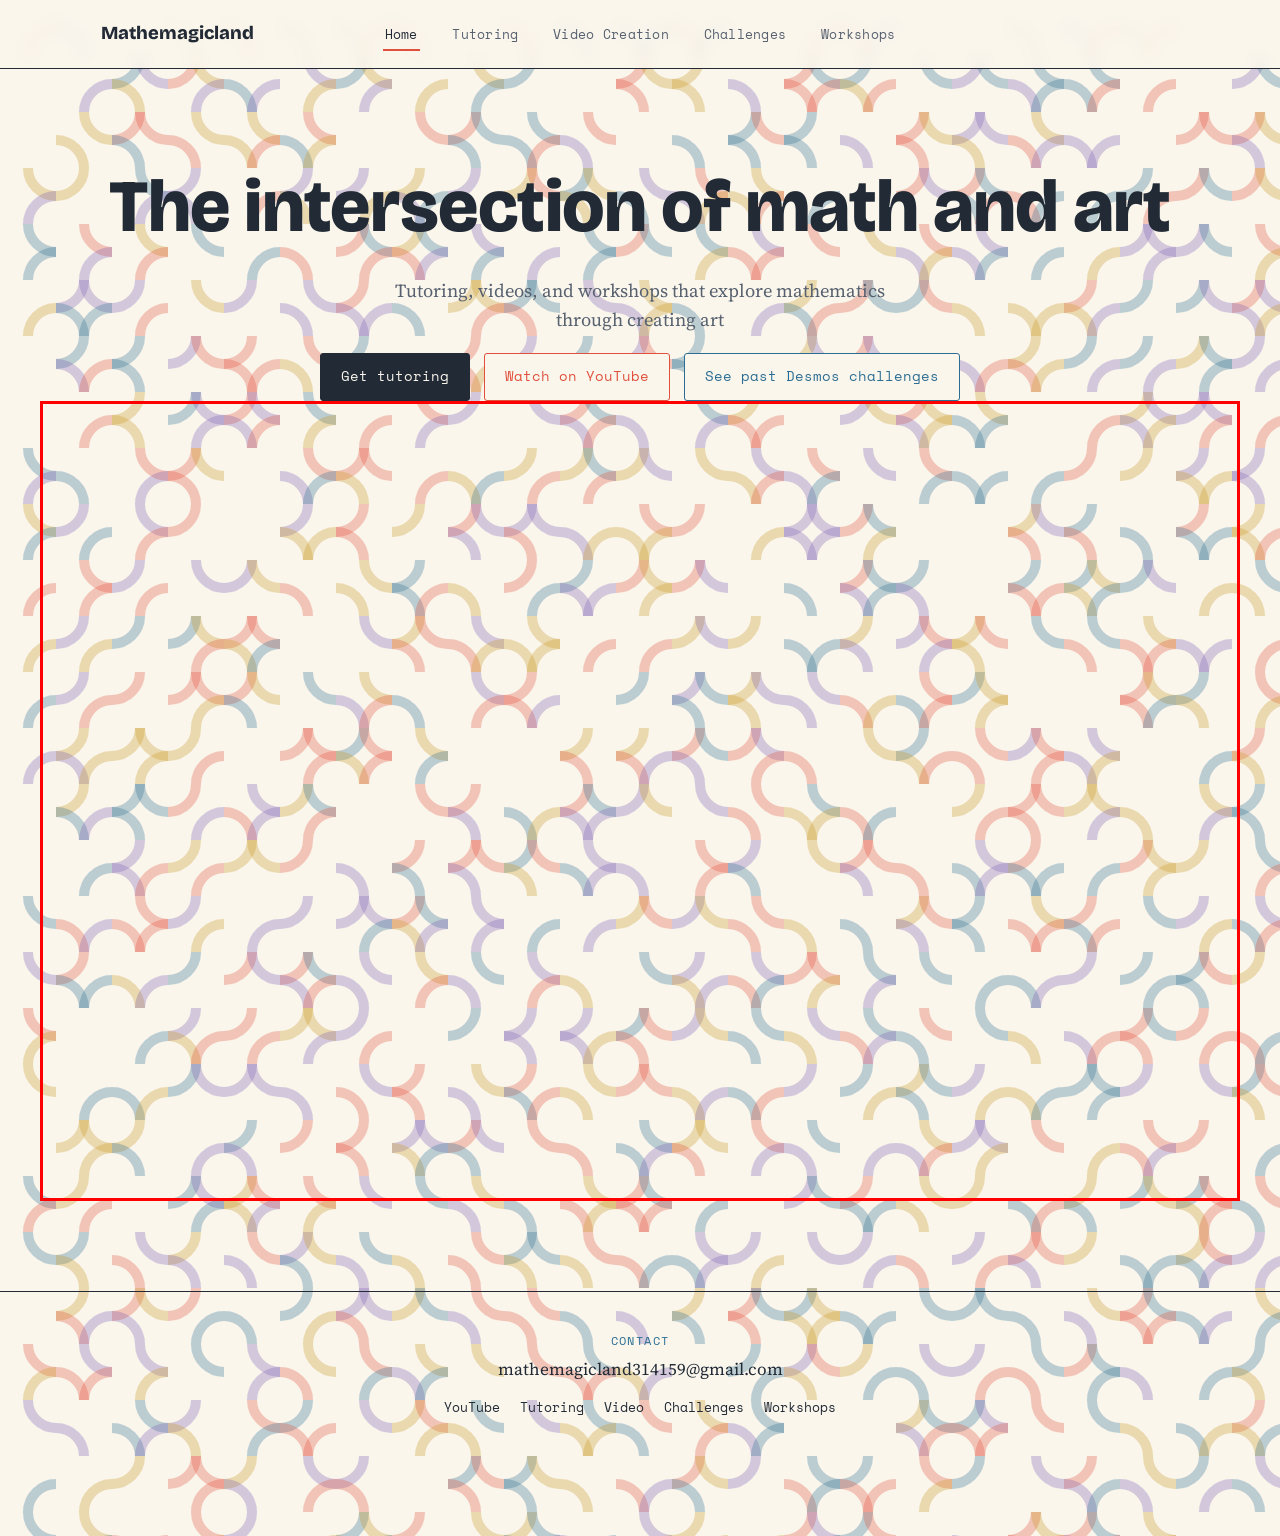
==== index.html @ 32375d35 "Update index.html" ====
<!DOCTYPE html>
<html lang="en">
<head>
<meta charset="UTF-8">
<meta name="viewport" content="width=device-width, initial-scale=1.0">
<title>Mathemagicland — Math &amp; Art, Plotted Together</title>
<meta name="description" content="Mathemagicland: math tutoring, math/art videos, community challenges, and group workshops.">
<link rel="stylesheet" href="styles.css">
  <link rel="stylesheet" href="styles.css">
<script src="https://www.desmos.com/api/v1.12/calculator.js?apiKey=0bb6fc60135f46f4b4e70c693965a469"></script>
</head>
  
<body>

<canvas id="tess-bg" data-pattern="truchet"></canvas>

<nav class="site-nav">
  <div class="wrap">
    <a href="index.html" class="brand">Mathemagicland</a>
    <button class="nav-toggle" aria-label="Toggle menu">☰</button>
    <ul class="axis">
      <li><a href="index.html" class="current">Home</a></li>
      <li><a href="tutoring.html">Tutoring</a></li>
      <li><a href="video.html">Video Creation</a></li>
      <li><a href="challenges.html">Challenges</a></li>
      <li><a href="workshops.html">Workshops</a></li>
    </ul>
  </div>
</nav>

<header class="hero">
  <div class="wrap hero-grid">
    <div>
      <!-- <span class="eyebrow">f(x) = math + art</span> -->
      <h1>The intersection of math and art</h1>
      <p class="lede">Tutoring, videos, and workshops that explore mathematics through creating art</p>
      <div class="hero-actions">
        <a href="tutoring.html" class="btn btn-solid">Get tutoring</a>
        <a href="video.html" class="btn btn-red">Watch on YouTube</a>
        <a href="challenges.html" class="btn btn-blue">See past Desmos challenges</a>
      </div>
    <div id="calculator" style="width: 1200px; height: 800px;">
</div>
    </div>
  </div>
</header>

  
<footer>
  <div class="wrap footer-row">
    <div>
      <span class="label">Contact</span>
      <a href="mailto:mathemagicland314159@gmail.com">mathemagicland314159@gmail.com</a>
    </div>
    <div class="foot-links">
      <a href="https://www.youtube.com/@mathemagicland" target="_blank" rel="noopener">YouTube</a>
      <a href="tutoring.html">Tutoring</a>
      <a href="video.html">Video</a>
      <a href="challenges.html">Challenges</a>
      <a href="workshops.html">Workshops</a>
    </div>
  </div>
</footer>


<script src="script.js"></script>
   <script>
    var elt = document.getElementById('calculator');
    var calculator = Desmos.GraphingCalculator(elt);
     var mySavedGraph = {
  "version": 11,
  "randomSeed": "fa7083cd405aebfedd6ae5d5a1b3d9d6",
  "graph": {
    "viewport": {
      "xmin": -6.542487326617424,
      "ymin": -3.1789451302367064,
      "xmax": 5.06048398930591,
      "ymax": 2.6297823240722087
    },
    "__v12ViewportLatexStash": {
      "xmin": "-6.542487326617424",
      "xmax": "5.06048398930591",
      "ymin": "-3.1789451302367064",
      "ymax": "2.6297823240722087"
    }
  },
  "expressions": {
    "list": [
      {
        "type": "text",
        "id": "8581",
        "text": "Artist statement: the impetus for creating this piece was to try to use Voronoi Diagrams in a piece of art. I teach Voronoi Diagrams in my high school math class, so I thought it would be an interesting exercise to show students a real-life application of them (Pixar artists use them to create things like Dinosaur Skin) but when I tried to use them to make the spots, I was unsuccessful in keeping the spots within the outline of the Giraffe. So I pivoted and this is the piece of art I came up with. Enjoy! If you'd like to check out the Pixar Voronoi Diagrams, go to https://www.khanacademy.org/computing/pixar/pattern/dino/a/start-here-patterns"
      },
      {
        "type": "text",
        "id": "7748",
        "text": "Click play on the \"h\" line to activate the rainbow animation"
      },
      {
        "type": "expression",
        "id": "5906",
        "color": "#c74440",
        "latex": "h=196.8",
        "hidden": true,
        "slider": {
          "hardMin": true,
          "hardMax": true,
          "animationPeriod": 5333.333333333333,
          "loopMode": "LOOP_FORWARD",
          "isPlaying": true,
          "min": "0",
          "max": "360"
        }
      },
      {
        "type": "folder",
        "id": "7753",
        "title": "Animation around Giraffe",
        "collapsed": true
      },
      {
        "type": "text",
        "id": "7749",
        "folderId": "7753",
        "text": "Click play on \"z\" and make the function q(z,t) visible to have an animation going around the Giraffe."
      },
      {
        "type": "expression",
        "id": "3522",
        "folderId": "7753",
        "color": "#388c46",
        "latex": "z=41",
        "hidden": true,
        "slider": {
          "hardMin": true,
          "hardMax": true,
          "loopMode": "LOOP_FORWARD",
          "min": "0",
          "max": "62",
          "step": "1"
        }
      },
      {
        "type": "expression",
        "id": "3521",
        "folderId": "7753",
        "color": "#fa7e19",
        "latex": "q\\left(z,t\\right)",
        "hidden": true,
        "lineOpacity": "1",
        "lineWidth": "20"
      },
      {
        "type": "folder",
        "id": "7751",
        "title": "Reference Photo",
        "collapsed": true
      },
      {
        "type": "image",
        "id": "132",
        "folderId": "7751",
        "image_url": "[data-uri]",
        "name": "Giraffe Reference Image.jpg",
        "hidden": true,
        "height": "6.7",
        "opacity": ".5"
      },
      {
        "type": "text",
        "id": "7750",
        "folderId": "7751",
        "text": "Keller, E. (2020, June 11). Profile of a giraffe. Flickr. https://www.flickr.com/photos/tambako/50114794391"
      },
      {
        "type": "folder",
        "id": "86",
        "title": "Catmull-Rom Spline",
        "collapsed": true
      },
      {
        "type": "text",
        "id": "8072",
        "folderId": "86",
        "text": "I did not write these equations. Credit goes to: Zenotick. (2022, October 13). Catmull-Rom. GitHub. https://github.com/Zenotick/desmos-catmull-rom"
      },
      {
        "type": "text",
        "id": "8070",
        "folderId": "86",
        "text": "Inspiration for how to do the outline of the Giraffe (a Catmull-Rom Spline): https://youtu.be/jvPPXbo87ds?si=BzlBzpwY1TXcujUO"
      },
      {
        "id": "101",
        "type": "table",
        "folderId": "86",
        "columns": [
          {
            "values": [
              "-0.936",
              "-0.17",
              "0.41",
              "0.523",
              "0.668",
              "0.68",
              "0.719",
              "0.731",
              "0.965",
              "0.966",
              "0.843",
              "0.767",
              "0.828",
              "0.895",
              "0.94",
              "1.025",
              "1.173",
              "1.277",
              "1.34",
              "1.407",
              "1.554",
              "1.657",
              "1.992",
              "2.202",
              "2.22",
              "2.292",
              "2.42",
              "2.706",
              "2.946",
              "3.1665",
              "3.375",
              "3.35",
              "3.229",
              "3.1345",
              "2.985",
              "2.703",
              "2.545",
              "1.991",
              "1.78",
              "1.574",
              "1.362",
              "1.11",
              "0.922",
              "0.85",
              "0.762",
              "0.703",
              "0.541",
              "0.365",
              "0.044",
              "-1.174",
              "-1.47",
              "-1.65",
              "-1.826",
              "-2.26",
              "-4.35",
              "-4.76",
              "-5.044",
              "-5.434",
              "-5.134",
              "-4.8",
              "-3.65",
              "-2.36"
            ],
            "hidden": true,
            "id": "99",
            "color": "#388c46",
            "latex": "x_{p}"
          },
          {
            "values": [
              "0.3",
              "1.17",
              "1.734",
              "1.935",
              "2.025",
              "2.085",
              "2.101",
              "2.017",
              "2.138",
              "2.386",
              "2.523",
              "2.69",
              "2.873",
              "2.857",
              "2.855",
              "2.796",
              "2.77",
              "2.567",
              "2.397",
              "2.3",
              "2.16",
              "2.018",
              "1.98",
              "1.85",
              "1.672",
              "1.52",
              "1.107",
              "0.8",
              "0.494",
              "0.312",
              "-0.003",
              "-0.24",
              "-0.275",
              "-0.1765",
              "-0.229",
              "-0.137",
              "0.027",
              "0.159",
              "0.189",
              "0.203",
              "0.26",
              "0.397",
              "0.4936",
              "0.465",
              "0.471",
              "0.45",
              "0.331",
              "0.112",
              "-0.403",
              "-2.43",
              "-2.92",
              "-3.164",
              "-3.333",
              "-3.355",
              "-3.36",
              "-3.36",
              "-3.364",
              "-3.368",
              "-3.21",
              "-3.04",
              "-2.42",
              "-1.33"
            ],
            "dragMode": "XY",
            "hidden": true,
            "id": "100",
            "color": "#fa7e19",
            "lineStyle": "DASHED",
            "latex": "y_{p}",
            "lineOpacity": "0.7",
            "lineWidth": "1.5",
            "pointOpacity": "0.8"
          }
        ]
      },
      {
        "type": "expression",
        "id": "98",
        "folderId": "86",
        "color": "#2d70b3",
        "latex": "P=\\left[j\\ \\operatorname{for}\\ j\\ =\\left(x_{p},y_{p}\\right)\\right]",
        "hidden": true
      },
      {
        "type": "expression",
        "id": "53",
        "folderId": "86",
        "color": "#c74440",
        "latex": "N=\\operatorname{length}\\left(P\\right)"
      },
      {
        "type": "expression",
        "id": "82",
        "folderId": "86",
        "color": "#6042a6",
        "latex": "C=\\left[q\\left(i,t\\right)\\operatorname{for}i=\\left[1...N\\right]\\right]",
        "fill": false,
        "parametricDomain": {
          "min": "0",
          "max": "1"
        },
        "colorLatex": "O_{utline}",
        "lineWidth": "2.5",
        "domain": {
          "min": "0",
          "max": "1"
        }
      },
      {
        "type": "expression",
        "id": "84",
        "folderId": "86",
        "color": "#2d70b3",
        "latex": "q\\left(i,t\\right)=0.5\\left(u_{3}\\left(i\\right)t^{3}+u_{2}\\left(i\\right)t^{2}+u_{1}\\left(i\\right)t+u_{0}\\left(i\\right)\\right)"
      },
      {
        "type": "expression",
        "id": "114",
        "folderId": "86",
        "color": "#6042a6",
        "latex": "u_{3}\\left(i\\right)=-p_{p}\\left(i\\right)+3p_{c}\\left(i\\right)-3p_{n}\\left(i\\right)+p_{nn}\\left(i\\right)"
      },
      {
        "type": "expression",
        "id": "115",
        "folderId": "86",
        "color": "#000000",
        "latex": "u_{2}\\left(i\\right)=2p_{p}\\left(i\\right)-5p_{c}\\left(i\\right)+4p_{n}\\left(i\\right)-p_{nn}\\left(i\\right)"
      },
      {
        "type": "expression",
        "id": "116",
        "folderId": "86",
        "color": "#c74440",
        "latex": "u_{1}\\left(i\\right)=-p_{p}\\left(i\\right)+p_{n}\\left(i\\right)"
      },
      {
        "type": "expression",
        "id": "117",
        "folderId": "86",
        "color": "#2d70b3",
        "latex": "u_{0}\\left(i\\right)=2p_{c}\\left(i\\right)"
      },
      {
        "type": "expression",
        "id": "60",
        "folderId": "86",
        "color": "#388c46",
        "latex": "p_{p}\\left(i\\right)=\\ p_{t}\\left(i-1\\right)"
      },
      {
        "type": "expression",
        "id": "62",
        "folderId": "86",
        "color": "#000000",
        "latex": "p_{c}\\left(i\\right)=\\left\\{L_{loop}=1:\\ \\ p_{t}\\left(i\\right),\\ P\\left[\\operatorname{mod}\\left(i+1,\\ N\\right)\\right]\\right\\}"
      },
      {
        "type": "expression",
        "id": "63",
        "folderId": "86",
        "color": "#c74440",
        "latex": "p_{n}\\left(i\\right)=p_{t}\\left(i+1\\right)"
      },
      {
        "type": "expression",
        "id": "64",
        "folderId": "86",
        "color": "#2d70b3",
        "latex": "p_{nn}\\left(i\\right)=p_{t}\\left(i+2\\right)"
      },
      {
        "type": "expression",
        "id": "111",
        "folderId": "86",
        "color": "#c74440",
        "latex": "p_{t}\\left(i\\right)=P\\left[\\operatorname{mod}\\left(i,\\ N\\right)+1\\right]"
      },
      {
        "type": "expression",
        "id": "104",
        "folderId": "86",
        "color": "#2d70b3",
        "latex": "L_{loop}=1",
        "labelSize": "1",
        "slider": {
          "hardMin": true,
          "hardMax": true,
          "min": "0",
          "max": "1",
          "step": "1"
        }
      },
      {
        "type": "folder",
        "id": "2241",
        "title": "Face Polygons",
        "collapsed": true
      },
      {
        "id": "2394",
        "type": "table",
        "folderId": "2241",
        "columns": [
          {
            "values": [
              "1.139",
              "1.211",
              "1.2415",
              "1.173",
              "1.044",
              "1.111"
            ],
            "hidden": true,
            "id": "2392",
            "color": "#2d70b3",
            "latex": "x_{38}"
          },
          {
            "values": [
              "2.577",
              "2.56",
              "2.63",
              "2.749",
              "2.774",
              "2.653"
            ],
            "dragMode": "XY",
            "hidden": true,
            "id": "2393",
            "color": "#388c46",
            "latex": "y_{38}"
          }
        ]
      },
      {
        "type": "expression",
        "id": "2401",
        "folderId": "2241",
        "color": "#000000",
        "latex": "\\operatorname{polygon}\\left(x_{38},y_{38}\\right)"
      },
      {
        "id": "4453",
        "type": "table",
        "folderId": "2241",
        "columns": [
          {
            "values": [
              "0.734",
              "0.7746",
              "0.7936",
              "0.7876",
              "0.791",
              "0.7326",
              "0.702",
              "0.703",
              "0.717"
            ],
            "hidden": true,
            "id": "4451",
            "color": "#2d70b3",
            "latex": "x_{45}"
          },
          {
            "values": [
              "1.404",
              "1.384",
              "1.398",
              "1.4665",
              "1.551",
              "1.546",
              "1.497",
              "1.469",
              "1.429"
            ],
            "dragMode": "XY",
            "hidden": true,
            "id": "4452",
            "color": "#388c46",
            "latex": "y_{45}"
          }
        ]
      },
      {
        "type": "expression",
        "id": "4455",
        "folderId": "2241",
        "color": "#000000",
        "latex": "\\operatorname{polygon}\\left(x_{45},y_{45}\\right)",
        "fillOpacity": ".2",
        "lineOpacity": ".4",
        "lineWidth": "2.5"
      },
      {
        "id": "4503",
        "type": "table",
        "folderId": "2241",
        "columns": [
          {
            "values": [
              "0.715",
              "0.798",
              "0.878",
              "0.857",
              "0.841",
              "0.795",
              "0.7234",
              "0.622",
              "0.576",
              "0.5404",
              "0.5624",
              "0.6454"
            ],
            "hidden": true,
            "id": "4501",
            "color": "#2d70b3",
            "latex": "x_{46}"
          },
          {
            "values": [
              "1.287",
              "1.301",
              "1.384",
              "1.498",
              "1.62",
              "1.6426",
              "1.6426",
              "1.62",
              "1.6",
              "1.5204",
              "1.421",
              "1.327"
            ],
            "dragMode": "XY",
            "hidden": true,
            "id": "4502",
            "color": "#388c46",
            "latex": "y_{46}"
          }
        ]
      },
      {
        "type": "expression",
        "id": "4505",
        "folderId": "2241",
        "color": "#000000",
        "latex": "\\operatorname{polygon}\\left(x_{46},y_{46}\\right)",
        "fillOpacity": ".4",
        "lineOpacity": ".4",
        "lineWidth": "2.5"
      },
      {
        "id": "2398",
        "type": "table",
        "folderId": "2241",
        "columns": [
          {
            "values": [
              "0.908",
              "1.1034",
              "1.085",
              "1.022",
              "0.966",
              "0.929",
              "0.898",
              "0.851",
              "0.784",
              "0.774",
              "0.839"
            ],
            "hidden": true,
            "id": "2396",
            "color": "#000000",
            "latex": "x_{39}"
          },
          {
            "values": [
              "2.475",
              "2.512",
              "2.684",
              "2.782",
              "2.82",
              "2.848",
              "2.844",
              "2.872",
              "2.747",
              "2.667",
              "2.535"
            ],
            "dragMode": "XY",
            "hidden": true,
            "id": "2397",
            "color": "#388c46",
            "latex": "y_{39}"
          }
        ]
      },
      {
        "type": "expression",
        "id": "2400",
        "folderId": "2241",
        "color": "#000000",
        "latex": "\\operatorname{polygon}\\left(x_{39},y_{39}\\right)"
      },
      {
        "id": "2254",
        "type": "table",
        "folderId": "2241",
        "columns": [
          {
            "values": [
              "2.949",
              "3.201",
              "3.225",
              "3.123",
              "3.035",
              "2.963",
              "2.934"
            ],
            "hidden": true,
            "id": "2252",
            "color": "#c74440",
            "latex": "x_{19}"
          },
          {
            "values": [
              "0.354",
              "0.189",
              "0.199",
              "0.335",
              "0.401",
              "0.427",
              "0.399"
            ],
            "dragMode": "XY",
            "hidden": true,
            "id": "2253",
            "color": "#2d70b3",
            "latex": "y_{19}"
          }
        ]
      },
      {
        "type": "expression",
        "id": "2256",
        "folderId": "2241",
        "color": "#000000",
        "latex": "\\operatorname{polygon}\\left(x_{19},y_{19}\\right)"
      },
      {
        "id": "2245",
        "type": "table",
        "folderId": "2241",
        "columns": [
          {
            "values": [
              "1.273",
              "1.277",
              "1.337",
              "1.424",
              "1.484",
              "1.57",
              "1.668",
              "1.766",
              "1.8151",
              "1.8166",
              "1.801",
              "1.662",
              "1.588",
              "1.511",
              "1.389",
              "1.35",
              "1.303",
              "1.2948"
            ],
            "hidden": true,
            "id": "2243",
            "color": "#6042a6",
            "latex": "x_{18}"
          },
          {
            "values": [
              "1.31",
              "1.259",
              "1.167",
              "1.102",
              "1.078",
              "1.093",
              "1.1402",
              "1.188",
              "1.1992",
              "1.2306",
              "1.2514",
              "1.3057",
              "1.295",
              "1.294",
              "1.311",
              "1.303",
              "1.301",
              "1.314"
            ],
            "dragMode": "XY",
            "hidden": true,
            "id": "2244",
            "color": "#fa7e19",
            "latex": "y_{18}"
          }
        ]
      },
      {
        "type": "expression",
        "id": "2247",
        "folderId": "2241",
        "color": "#000000",
        "latex": "\\operatorname{polygon}\\left(x_{18},y_{18}\\right)"
      },
      {
        "type": "folder",
        "id": "2406",
        "title": "Mouth Curve",
        "collapsed": true
      },
      {
        "id": "2404",
        "type": "table",
        "folderId": "2406",
        "columns": [
          {
            "values": [
              "3.1664",
              "3.1006",
              "2.9763",
              "2.81",
              "2.726"
            ],
            "hidden": true,
            "id": "2402",
            "color": "#000000",
            "latex": "x_{40}"
          },
          {
            "values": [
              "-0.191",
              "-0.064",
              "0.033",
              "0.099",
              "0.1234"
            ],
            "dragMode": "XY",
            "hidden": true,
            "id": "2403",
            "color": "#c74440",
            "latex": "y_{40}"
          }
        ]
      },
      {
        "type": "expression",
        "id": "2407",
        "folderId": "2406",
        "color": "#388c46",
        "latex": "y_{40}\\sim a_{40}x_{40}^{5}+b_{40}x_{40}^{4}+c_{40}x_{40}^{3}+d_{40}x_{40}^{2}+e_{40}x_{40}+f_{40}",
        "hidden": true,
        "residualVariable": "e_{1}",
        "regressionParameters": {
          "a_{40}": -6.203133253853532,
          "b_{40}": 66.97605591699991,
          "c_{40}": -257.0681654619603,
          "d_{40}": 369.86313512957025,
          "e_{40}": 0,
          "f_{40}": -305.6052258911455
        }
      },
      {
        "type": "expression",
        "id": "2408",
        "folderId": "2406",
        "color": "#000000",
        "latex": "y=a_{40}x^{5}+b_{40}x^{4}+c_{40}x^{3}+d_{40}x^{2}+e_{40}x+f_{40}\\left\\{2.726<x<3.17\\right\\}",
        "residualVariable": "e_{1}",
        "lineOpacity": "10",
        "lineWidth": "4"
      },
      {
        "type": "folder",
        "id": "293",
        "title": "Spots Data",
        "collapsed": true
      },
      {
        "id": "261",
        "type": "table",
        "folderId": "293",
        "columns": [
          {
            "values": [
              "-3.05",
              "-3.56",
              "-4.085",
              "-3.885",
              "-3.73",
              "-3.36",
              "-3.108"
            ],
            "hidden": true,
            "id": "259",
            "color": "#388c46",
            "latex": "x_{4}"
          },
          {
            "values": [
              "-2",
              "-2.38",
              "-2.735",
              "-2.78",
              "-2.88",
              "-2.808",
              "-2.34"
            ],
            "dragMode": "XY",
            "hidden": true,
            "id": "260",
            "color": "#6042a6",
            "latex": "y_{4}",
            "lineOpacity": "2",
            "pointSize": "6"
          }
        ]
      },
      {
        "id": "1736",
        "type": "table",
        "folderId": "293",
        "columns": [
          {
            "values": [
              "-4.57",
              "-4.49",
              "-5.4",
              "-4.64"
            ],
            "hidden": true,
            "id": "1734",
            "color": "#2d70b3",
            "latex": "x_{5}"
          },
          {
            "values": [
              "-3.24",
              "-2.94",
              "-3.363",
              "-3.327"
            ],
            "dragMode": "XY",
            "hidden": true,
            "id": "1735",
            "color": "#388c46",
            "latex": "y_{5}"
          }
        ]
      },
      {
        "id": "1708",
        "type": "table",
        "folderId": "293",
        "columns": [
          {
            "values": [
              "-4.14",
              "-4.34",
              "-4.51",
              "-3.31",
              "-3.47",
              "-3.857"
            ],
            "hidden": true,
            "id": "1706",
            "color": "#2d70b3",
            "latex": "x_{6}"
          },
          {
            "values": [
              "-2.83",
              "-2.87",
              "-3.343",
              "-3.34",
              "-2.973",
              "-3.007"
            ],
            "dragMode": "XY",
            "hidden": true,
            "id": "1707",
            "color": "#388c46",
            "latex": "y_{6}"
          }
        ]
      },
      {
        "id": "1741",
        "type": "table",
        "folderId": "293",
        "columns": [
          {
            "values": [
              "-3.094",
              "-3.306",
              "-3.13",
              "-2.562",
              "-2.425",
              "-2.246",
              "-2.42",
              "-2.52",
              "-2.72",
              "-2.89",
              "-2.95"
            ],
            "hidden": true,
            "id": "1739",
            "color": "#2d70b3",
            "latex": "x_{7}"
          },
          {
            "values": [
              "-2.597",
              "-2.91",
              "-3.327",
              "-3.23",
              "-3.112",
              "-2.765",
              "-2.543",
              "-2.21",
              "-1.833",
              "-1.904",
              "-2.223"
            ],
            "dragMode": "XY",
            "hidden": true,
            "id": "1740",
            "color": "#388c46",
            "latex": "y_{7}"
          }
        ]
      },
      {
        "id": "1777",
        "type": "table",
        "folderId": "293",
        "columns": [
          {
            "values": [
              "-2.3",
              "-2.13",
              "-1.82",
              "-1.558",
              "-1.5",
              "-1.614",
              "-1.744",
              "-1.926",
              "-2.01",
              "-2.18",
              "-2.677",
              "-2.4"
            ],
            "hidden": true,
            "id": "1775",
            "color": "#2d70b3",
            "latex": "x_{8}"
          },
          {
            "values": [
              "-2.31",
              "-2.6",
              "-2.515",
              "-2.03",
              "-1.5",
              "-1.442",
              "-1.5",
              "-1.414",
              "-1.26",
              "-1.19",
              "-1.706",
              "-2.04"
            ],
            "dragMode": "XY",
            "hidden": true,
            "id": "1776",
            "color": "#388c46",
            "latex": "y_{8}"
          }
        ]
      },
      {
        "id": "1781",
        "type": "table",
        "folderId": "293",
        "columns": [
          {
            "values": [
              "-1.828",
              "-2.106",
              "-2.376",
              "-2.333",
              "-1.875",
              "-1.81",
              "-1.73"
            ],
            "hidden": true,
            "id": "1779",
            "color": "#388c46",
            "latex": "x_{9}"
          },
          {
            "values": [
              "-2.723",
              "-2.755",
              "-3.26",
              "-3.34",
              "-3.34",
              "-3.286",
              "-3"
            ],
            "dragMode": "XY",
            "hidden": true,
            "id": "1780",
            "color": "#6042a6",
            "lines": true,
            "latex": "y_{9}",
            "lineOpacity": "2",
            "pointSize": "6"
          }
        ]
      },
      {
        "id": "1786",
        "type": "table",
        "folderId": "293",
        "columns": [
          {
            "values": [
              "-1.716",
              "-1.653",
              "-1.679",
              "-1.2454",
              "-0.848",
              "-1.045",
              "-1.157",
              "-1.385",
              "-1.468",
              "-1.547"
            ],
            "hidden": true,
            "id": "1784",
            "color": "#388c46",
            "latex": "x_{10}"
          },
          {
            "values": [
              "-2.55",
              "-2.634",
              "-3.141",
              "-2.5423",
              "-1.8695",
              "-1.967",
              "-1.896",
              "-1.968",
              "-2.094",
              "-2.394"
            ],
            "dragMode": "XY",
            "hidden": true,
            "id": "1785",
            "color": "#fa7e19",
            "lines": true,
            "latex": "y_{10}",
            "lineOpacity": "2",
            "pointSize": "6"
          }
        ]
      },
      {
        "id": "1806",
        "type": "table",
        "folderId": "293",
        "columns": [
          {
            "values": [
              "-1.35",
              "-1.34",
              "-1.006",
              "-0.75",
              "-0.596",
              "-0.767",
              "-0.75",
              "-0.953",
              "-1.204",
              "-1.326"
            ],
            "hidden": true,
            "id": "1804",
            "color": "#388c46",
            "latex": "x_{11}"
          },
          {
            "values": [
              "-1.54",
              "-1.754",
              "-1.764",
              "-1.734",
              "-1.39",
              "-1.243",
              "-1.145",
              "-1",
              "-1.22",
              "-1.36"
            ],
            "dragMode": "XY",
            "hidden": true,
            "id": "1805",
            "color": "#fa7e19",
            "lines": true,
            "latex": "y_{11}",
            "lineOpacity": "2",
            "pointSize": "6"
          }
        ]
      },
      {
        "id": "1823",
        "type": "table",
        "folderId": "293",
        "columns": [
          {
            "values": [
              "-1.507",
              "-1.992",
              "-1.968",
              "-1.61",
              "-1.396",
              "-1.13",
              "-0.95",
              "-0.975",
              "-0.91",
              "-0.85",
              "-0.865",
              "-1.228",
              "-1.3965",
              "-1.405",
              "-1.446"
            ],
            "hidden": true,
            "id": "1821",
            "color": "#388c46",
            "latex": "x_{12}"
          },
          {
            "values": [
              "-0.395",
              "-0.95",
              "-1.145",
              "-1.256",
              "-1.223",
              "-1",
              "-0.62",
              "-0.52",
              "-0.33",
              "-0.24",
              "-0.12",
              "-0.15",
              "-0.295",
              "-0.43",
              "-0.388"
            ],
            "dragMode": "XY",
            "hidden": true,
            "id": "1822",
            "color": "#fa7e19",
            "latex": "y_{12}",
            "lineOpacity": "2",
            "pointSize": "6"
          }
        ]
      },
      {
        "id": "1916",
        "type": "table",
        "folderId": "293",
        "columns": [
          {
            "values": [
              "-0.838",
              "-0.862",
              "-0.88",
              "-0.91",
              "-0.8904",
              "-0.78",
              "-0.676",
              "-0.537",
              "-0.49",
              "-0.48",
              "-0.49",
              "-0.555",
              "-0.646",
              "-0.733",
              "-0.813"
            ],
            "hidden": true,
            "id": "1914",
            "color": "#388c46",
            "latex": "x_{13}"
          },
          {
            "values": [
              "-0.42",
              "-0.496",
              "-0.65",
              "-0.79",
              "-0.875",
              "-0.905",
              "-0.865",
              "-0.722",
              "-0.624",
              "-0.503",
              "-0.42",
              "-0.31",
              "-0.295",
              "-0.303",
              "-0.342"
            ],
            "dragMode": "XY",
            "hidden": true,
            "id": "1915",
            "color": "#fa7e19",
            "latex": "y_{13}",
            "lineOpacity": "2",
            "pointSize": "6"
          }
        ]
      },
      {
        "id": "1921",
        "type": "table",
        "folderId": "293",
        "columns": [
          {
            "values": [
              "-0.695",
              "-0.688",
              "-0.648",
              "-0.534",
              "-0.512",
              "-0.427",
              "-0.407",
              "-0.433",
              "-0.405",
              "-0.428",
              "-0.413",
              "-0.442",
              "-0.513",
              "-0.5804",
              "-0.587",
              "-0.68"
            ],
            "hidden": true,
            "id": "1919",
            "color": "#388c46",
            "latex": "x_{14}"
          },
          {
            "values": [
              "-0.991",
              "-1.15",
              "-1.253",
              "-1.249",
              "-1.234",
              "-1.128",
              "-1.021",
              "-0.974",
              "-0.9",
              "-0.876",
              "-0.816",
              "-0.796",
              "-0.813",
              "-0.896",
              "-0.87",
              "-1.017"
            ],
            "dragMode": "XY",
            "hidden": true,
            "id": "1920",
            "color": "#fa7e19",
            "latex": "y_{14}",
            "lineOpacity": "2",
            "pointSize": "6"
          }
        ]
      },
      {
        "id": "1926",
        "type": "table",
        "folderId": "293",
        "columns": [
          {
            "values": [
              "-1.225",
              "-1.122",
              "-0.979",
              "-0.797",
              "-0.62",
              "-0.504",
              "-0.32",
              "-0.4",
              "-0.82"
            ],
            "hidden": true,
            "id": "1924",
            "color": "#388c46",
            "latex": "x_{15}"
          },
          {
            "values": [
              "-0.066",
              "-0.0125",
              "-0.035",
              "-0.005",
              "0.243",
              "0.366",
              "0.716",
              "0.888",
              "0.442"
            ],
            "dragMode": "XY",
            "hidden": true,
            "id": "1925",
            "color": "#fa7e19",
            "latex": "y_{15}",
            "lineOpacity": "2",
            "pointSize": "6"
          }
        ]
      },
      {
        "id": "1931",
        "type": "table",
        "folderId": "293",
        "columns": [
          {
            "values": [
              "-0.71",
              "-0.674",
              "-0.426",
              "-0.346",
              "-0.28",
              "-0.257",
              "-0.34",
              "-0.33",
              "-0.027",
              "-0.008",
              "0.122",
              "-0.01",
              "-0.093",
              "-0.327",
              "-0.497",
              "-0.656"
            ],
            "hidden": true,
            "id": "1929",
            "color": "#388c46",
            "latex": "x_{16}"
          },
          {
            "values": [
              "-0.103",
              "-0.192",
              "-0.28",
              "-0.486",
              "-0.464",
              "-0.52",
              "-0.643",
              "-0.984",
              "-0.495",
              "-0.427",
              "-0.202",
              "-0.101",
              "-0.164",
              "0.17",
              "0.18",
              "0.01"
            ],
            "dragMode": "XY",
            "hidden": true,
            "id": "1930",
            "color": "#fa7e19",
            "latex": "y_{16}",
            "lineOpacity": "2",
            "pointSize": "6"
          }
        ]
      },
      {
        "id": "2221",
        "type": "table",
        "folderId": "293",
        "columns": [
          {
            "values": [
              "-0.413",
              "-0.122",
              "0.116",
              "0.2",
              "0.105",
              "-0.05",
              "-0.264"
            ],
            "hidden": true,
            "id": "2219",
            "color": "#2d70b3",
            "latex": "x_{17}"
          },
          {
            "values": [
              "0.33",
              "0.226",
              "0.068",
              "0.348",
              "0.637",
              "0.717",
              "0.627"
            ],
            "dragMode": "XY",
            "hidden": true,
            "id": "2220",
            "color": "#388c46",
            "latex": "y_{17}"
          }
        ]
      },
      {
        "id": "2278",
        "type": "table",
        "folderId": "293",
        "columns": [
          {
            "values": [
              "0.348",
              "0.444",
              "0.553",
              "0.39",
              "0.2625",
              "0.2505",
              "0.215",
              "0.22",
              "0.278"
            ],
            "hidden": true,
            "id": "2276",
            "color": "#000000",
            "latex": "x_{20}"
          },
          {
            "values": [
              "0.493",
              "0.397",
              "0.374",
              "0.185",
              "0",
              "0.0424",
              "0.007",
              "0.16",
              "0.469"
            ],
            "dragMode": "XY",
            "hidden": true,
            "id": "2277",
            "color": "#fa7e19",
            "latex": "y_{20}"
          }
        ]
      },
      {
        "id": "2303",
        "type": "table",
        "folderId": "293",
        "columns": [
          {
            "values": [
              "0.6768",
              "0.6625",
              "0.6487",
              "0.599",
              "0.529",
              "0.47",
              "0.487",
              "0.549",
              "0.592",
              "0.6045",
              "0.6292",
              "0.6853",
              "0.6694"
            ],
            "hidden": true,
            "id": "2301",
            "color": "#000000",
            "latex": "x_{21}"
          },
          {
            "values": [
              "0.4606",
              "0.457",
              "0.469",
              "0.445",
              "0.5227",
              "0.605",
              "0.717",
              "0.845",
              "0.81",
              "0.6646",
              "0.5835",
              "0.5015",
              "0.4736"
            ],
            "dragMode": "XY",
            "hidden": true,
            "id": "2302",
            "color": "#fa7e19",
            "latex": "y_{21}"
          }
        ]
      },
      {
        "id": "2317",
        "type": "table",
        "folderId": "293",
        "columns": [
          {
            "values": [
              "0.303",
              "0.197",
              "0.201",
              "0.295",
              "0.299",
              "0.33",
              "0.363",
              "0.407",
              "0.446",
              "0.455",
              "0.464",
              "0.459",
              "0.416"
            ],
            "hidden": true,
            "id": "2315",
            "color": "#000000",
            "latex": "x_{22}"
          },
          {
            "values": [
              "0.599",
              "0.73",
              "0.862",
              "0.93",
              "0.969",
              "0.96",
              "1.027",
              "1.053",
              "1.046",
              "0.961",
              "0.885",
              "0.7706",
              "0.666"
            ],
            "dragMode": "XY",
            "hidden": true,
            "id": "2316",
            "color": "#fa7e19",
            "latex": "y_{22}"
          }
        ]
      },
      {
        "id": "2321",
        "type": "table",
        "folderId": "293",
        "columns": [
          {
            "values": [
              "0.104",
              "0.081",
              "0.043",
              "-0.007",
              "-0.239",
              "-0.298",
              "-0.224",
              "0.212",
              ".25",
              "0.207",
              "0.347",
              "0.393",
              "0.328",
              "0.34",
              "0.128"
            ],
            "hidden": true,
            "id": "2319",
            "color": "#000000",
            "latex": "x_{23}"
          },
          {
            "values": [
              "0.947",
              "0.909",
              "1.039",
              "0.931",
              "0.759",
              "0.948",
              "1.083",
              "1.5",
              "1.5",
              "1.404",
              "1.573",
              "1.527",
              "1.216",
              "1.186",
              "0.918"
            ],
            "dragMode": "XY",
            "hidden": true,
            "id": "2320",
            "color": "#fa7e19",
            "latex": "y_{23}"
          }
        ]
      },
      {
        "id": "2329",
        "type": "table",
        "folderId": "293",
        "columns": [
          {
            "values": [
              "0.611",
              "0.555",
              "0.506",
              "0.534",
              "0.621",
              "0.676",
              "0.667",
              "0.65",
              "0.626",
              "0.643",
              "0.638"
            ],
            "hidden": true,
            "id": "2327",
            "color": "#000000",
            "latex": "x_{24}"
          },
          {
            "values": [
              "0.909",
              "0.995",
              "1.093",
              "1.131",
              "1.134",
              "1.071",
              "1.05",
              "1.068",
              "1.006",
              "0.985",
              "0.959"
            ],
            "dragMode": "XY",
            "hidden": true,
            "id": "2328",
            "color": "#fa7e19",
            "latex": "y_{24}"
          }
        ]
      },
      {
        "id": "2333",
        "type": "table",
        "folderId": "293",
        "columns": [
          {
            "values": [
              "0.409",
              "0.428",
              "0.4274",
              "0.4534",
              "0.5446",
              "0.5445",
              "0.533",
              "0.505",
              "0.4466"
            ],
            "hidden": true,
            "id": "2331",
            "color": "#000000",
            "latex": "x_{25}"
          },
          {
            "values": [
              "1.208",
              "1.233",
              "1.397",
              "1.4605",
              "1.313",
              "1.251",
              "1.224",
              "1.195",
              "1.167"
            ],
            "dragMode": "XY",
            "hidden": true,
            "id": "2332",
            "color": "#fa7e19",
            "latex": "y_{25}"
          }
        ]
      },
      {
        "id": "2325",
        "type": "table",
        "folderId": "293",
        "columns": [
          {
            "values": [
              "0.798",
              "0.764",
              "0.736",
              "0.65",
              "0.658",
              "0.64",
              "0.686",
              "0.686",
              "0.766",
              "0.827",
              "0.826",
              "0.87",
              "0.887",
              "0.869",
              "0.854"
            ],
            "hidden": true,
            "id": "2323",
            "color": "#000000",
            "latex": "x_{26}"
          },
          {
            "values": [
              "0.708",
              "0.734",
              "0.696",
              "0.803",
              "0.87",
              "0.873",
              "0.948",
              "1.013",
              "1.088",
              "1.068",
              "0.994",
              "0.996",
              "0.978",
              "0.913",
              "0.753"
            ],
            "dragMode": "XY",
            "hidden": true,
            "id": "2324",
            "color": "#fa7e19",
            "latex": "y_{26}"
          }
        ]
      },
      {
        "id": "2337",
        "type": "table",
        "folderId": "293",
        "columns": [
          {
            "values": [
              "0.452",
              "0.416",
              "0.434",
              "0.523",
              "0.553",
              "0.56",
              "0.498",
              "0.485",
              "0.493"
            ],
            "hidden": true,
            "id": "2335",
            "color": "#000000",
            "latex": "x_{27}"
          },
          {
            "values": [
              "1.578",
              "1.646",
              "1.733",
              "1.872",
              "1.827",
              "1.77",
              "1.716",
              "1.68",
              "1.624"
            ],
            "dragMode": "XY",
            "hidden": true,
            "id": "2336",
            "color": "#fa7e19",
            "latex": "y_{27}"
          }
        ]
      },
      {
        "id": "2341",
        "type": "table",
        "folderId": "293",
        "columns": [
          {
            "values": [
              "0.829",
              "0.804",
              "0.814",
              "0.841",
              "0.887",
              "0.924",
              "0.936",
              "0.908",
              "0.887"
            ],
            "hidden": true,
            "id": "2339",
            "color": "#000000",
            "latex": "x_{28}"
          },
          {
            "values": [
              "1.141",
              "1.194",
              "1.224",
              "1.25",
              "1.294",
              "1.277",
              "1.262",
              "1.233",
              "1.147"
            ],
            "dragMode": "XY",
            "hidden": true,
            "id": "2340",
            "color": "#fa7e19",
            "latex": "y_{28}"
          }
        ]
      },
      {
        "id": "2345",
        "type": "table",
        "folderId": "293",
        "columns": [
          {
            "values": [
              "0.937",
              "0.907",
              "0.935",
              "0.985",
              "1.028",
              "1.022"
            ],
            "hidden": true,
            "id": "2343",
            "color": "#000000",
            "latex": "x_{29}"
          },
          {
            "values": [
              "1.09",
              "1.133",
              "1.203",
              "1.255",
              "1.198",
              "1.159"
            ],
            "dragMode": "XY",
            "hidden": true,
            "id": "2344",
            "color": "#fa7e19",
            "latex": "y_{29}"
          }
        ]
      },
      {
        "id": "2349",
        "type": "table",
        "folderId": "293",
        "columns": [
          {
            "values": [
              "1.015",
              "1.05",
              "1.096",
              "1.062"
            ],
            "hidden": true,
            "id": "2347",
            "color": "#000000",
            "latex": "x_{30}"
          },
          {
            "values": [
              "1.291",
              "1.323",
              "1.288",
              "1.25"
            ],
            "dragMode": "XY",
            "hidden": true,
            "id": "2348",
            "color": "#fa7e19",
            "latex": "y_{30}"
          }
        ]
      },
      {
        "id": "2360",
        "type": "table",
        "folderId": "293",
        "columns": [
          {
            "values": [
              "0.841",
              "0.813",
              "0.77",
              "0.697",
              "0.635",
              "0.644",
              "0.67",
              "0.736",
              "0.737",
              "0.797"
            ],
            "hidden": true,
            "id": "2358",
            "color": "#000000",
            "latex": "x_{31}"
          },
          {
            "values": [
              "0.555",
              "0.526",
              "0.519",
              "0.579",
              "0.691",
              "0.715",
              "0.68",
              "0.64",
              "0.607",
              "0.563"
            ],
            "dragMode": "XY",
            "hidden": true,
            "id": "2359",
            "color": "#fa7e19",
            "latex": "y_{31}"
          }
        ]
      },
      {
        "id": "2485",
        "type": "table",
        "folderId": "293",
        "columns": [
          {
            "values": [
              "0.999",
              "0.861",
              "0.795",
              "0.801",
              "0.855",
              "0.873",
              "0.885",
              "0.909",
              "0.902",
              "0.945"
            ],
            "hidden": true,
            "id": "2483",
            "color": "#000000",
            "latex": "x_{32}"
          },
          {
            "values": [
              "0.485",
              "0.539",
              "0.594",
              "0.631",
              "0.631",
              "0.667",
              "0.63",
              "0.66",
              "0.623",
              "0.541"
            ],
            "dragMode": "XY",
            "hidden": true,
            "id": "2484",
            "color": "#fa7e19",
            "latex": "y_{32}"
          }
        ]
      },
      {
        "id": "2489",
        "type": "table",
        "folderId": "293",
        "columns": [
          {
            "values": [
              "1.214",
              "1.25",
              "1.251",
              "1.226",
              "1.115",
              "1.042",
              "0.95",
              "1.052",
              "1.2",
              "1.223"
            ],
            "hidden": true,
            "id": "2487",
            "color": "#000000",
            "latex": "x_{33}"
          },
          {
            "values": [
              "0.549",
              "0.52",
              "0.49",
              "0.432",
              "0.472",
              "0.541",
              "0.657",
              "0.689",
              "0.576",
              "0.58"
            ],
            "dragMode": "XY",
            "hidden": true,
            "id": "2488",
            "color": "#fa7e19",
            "latex": "y_{33}"
          }
        ]
      },
      {
        "id": "2493",
        "type": "table",
        "folderId": "293",
        "columns": [
          {
            "values": [
              "1.27",
              "1.164",
              "1.1188",
              "1.0875",
              "1.1021",
              "1.1139",
              "1.14",
              "1.297",
              "1.475",
              "1.398"
            ],
            "hidden": true,
            "id": "2491",
            "color": "#000000",
            "latex": "x_{34}"
          },
          {
            "values": [
              "0.575",
              "0.655",
              "0.7163",
              "0.7232",
              "0.738",
              "0.769",
              "0.761",
              "0.837",
              "0.579",
              "0.538"
            ],
            "dragMode": "XY",
            "hidden": true,
            "id": "2492",
            "color": "#fa7e19",
            "latex": "y_{34}"
          }
        ]
      },
      {
        "id": "2497",
        "type": "table",
        "folderId": "293",
        "columns": [
          {
            "values": [
              "1.292",
              "1.258",
              "1.294",
              "1.372",
              "1.436"
            ],
            "hidden": true,
            "id": "2495",
            "color": "#000000",
            "latex": "x_{35}"
          },
          {
            "values": [
              "0.366",
              "0.412",
              "0.48",
              "0.482",
              "0.321"
            ],
            "dragMode": "XY",
            "hidden": true,
            "id": "2496",
            "color": "#fa7e19",
            "latex": "y_{35}"
          }
        ]
      },
      {
        "id": "2696",
        "type": "table",
        "folderId": "293",
        "columns": [
          {
            "values": [
              "1.473",
              "1.455",
              "1.519",
              "1.66",
              "1.65"
            ],
            "hidden": true,
            "id": "2694",
            "color": "#000000",
            "latex": "x_{36}"
          },
          {
            "values": [
              "0.342",
              "0.483",
              "0.534",
              "0.476",
              "0.28"
            ],
            "dragMode": "XY",
            "hidden": true,
            "id": "2695",
            "color": "#fa7e19",
            "latex": "y_{36}"
          }
        ]
      },
      {
        "id": "2445",
        "type": "table",
        "folderId": "293",
        "columns": [
          {
            "values": [
              "0.934",
              "0.925",
              "0.944",
              "0.923",
              "0.92",
              "0.9387",
              "0.9385",
              "0.949",
              "0.998",
              "1.0296",
              "1.058",
              "1.08",
              "1.089",
              "1.117",
              "1.12",
              "1.164",
              "1.26",
              "1.208",
              "1.195",
              "1.174",
              "1.157",
              "1.126",
              "1.092",
              "1.096",
              "1.065",
              "1.067",
              "1.046",
              "1.068",
              "1.044",
              "0.984",
              "0.962",
              "0.961",
              "0.942"
            ],
            "hidden": true,
            "id": "2443",
            "color": "#000000",
            "latex": "x_{37}"
          },
          {
            "values": [
              "1.048",
              "1.036",
              "1.01",
              "0.96",
              "0.833",
              "0.8393",
              "0.804",
              "0.776",
              "0.801",
              "0.787",
              "0.984",
              "0.982",
              "0.921",
              "0.915",
              "0.879",
              "0.843",
              "0.893",
              "0.955",
              "0.984",
              "0.985",
              "1.014",
              "1.043",
              "1.042",
              "1.02",
              "1.021",
              "1.042",
              "1.046",
              "1.063",
              "1.083",
              "1.073",
              "1.083",
              "1.057",
              "1.054"
            ],
            "dragMode": "XY",
            "hidden": true,
            "id": "2444",
            "color": "#fa7e19",
            "latex": "y_{37}"
          }
        ]
      },
      {
        "id": "2902",
        "type": "table",
        "folderId": "293",
        "columns": [
          {
            "values": [
              "1.14",
              "1.188",
              "1.14",
              "1.12",
              "1.155",
              "1.191",
              "1.196",
              "1.215",
              "1.308",
              "1.312",
              "1.276",
              "1.2"
            ],
            "hidden": true,
            "id": "2900",
            "color": "#000000",
            "latex": "x_{41}"
          },
          {
            "values": [
              "1.138",
              "1.152",
              "1.165",
              "1.217",
              "1.242",
              "1.223",
              "1.18",
              "1.185",
              "1.067",
              "1.01",
              "0.976",
              "1.049"
            ],
            "dragMode": "XY",
            "hidden": true,
            "id": "2901",
            "color": "#fa7e19",
            "latex": "y_{41}"
          }
        ]
      },
      {
        "id": "4441",
        "type": "table",
        "folderId": "293",
        "columns": [
          {
            "values": [
              "1.352",
              "1.46",
              "1.551",
              "1.638",
              "1.723",
              "1.778",
              "1.757",
              "1.808",
              "1.805",
              "1.713",
              "1.657",
              "1.544",
              "1.521"
            ],
            "hidden": true,
            "id": "4439",
            "color": "#000000",
            "latex": "x_{42}"
          },
          {
            "values": [
              "0.904",
              "0.936",
              "0.858",
              "0.924",
              "0.966",
              "0.925",
              "0.807",
              "0.739",
              "0.633",
              "0.547",
              "0.515",
              "0.622",
              "0.726"
            ],
            "dragMode": "XY",
            "hidden": true,
            "id": "4440",
            "color": "#fa7e19",
            "latex": "y_{42}"
          }
        ]
      },
      {
        "id": "4445",
        "type": "table",
        "folderId": "293",
        "columns": [
          {
            "values": [
              "1.708",
              "1.719",
              "1.812",
              "1.844",
              "1.87",
              "1.969",
              "2.092",
              "2.086",
              "1.791"
            ],
            "hidden": true,
            "id": "4443",
            "color": "#000000",
            "latex": "x_{43}"
          },
          {
            "values": [
              "0.43",
              "0.493",
              "0.533",
              "0.575",
              "0.547",
              "0.514",
              "0.414",
              "0.373",
              "0.256"
            ],
            "dragMode": "XY",
            "hidden": true,
            "id": "4444",
            "color": "#fa7e19",
            "latex": "y_{43}"
          }
        ]
      },
      {
        "id": "4449",
        "type": "table",
        "folderId": "293",
        "columns": [
          {
            "values": [
              "2.232",
              "2.128",
              "2.132",
              "2.307",
              "2.452",
              "2.377",
              "2.345",
              "2.425",
              "2.34"
            ],
            "hidden": true,
            "id": "4447",
            "color": "#000000",
            "latex": "x_{44}"
          },
          {
            "values": [
              "0.329",
              "0.405",
              "0.436",
              "0.538",
              "0.353",
              "0.374",
              "0.342",
              "0.229",
              "0.264"
            ],
            "dragMode": "XY",
            "hidden": true,
            "id": "4448",
            "color": "#fa7e19",
            "latex": "y_{44}"
          }
        ]
      },
      {
        "id": "4513",
        "type": "table",
        "folderId": "293",
        "columns": [
          {
            "values": [
              "2.793",
              "2.705",
              "2.671",
              "2.6255",
              "2.586",
              "2.576",
              "2.5905",
              "2.542",
              "2.461",
              "2.524",
              "2.623",
              "2.68",
              "2.777",
              "3.015",
              "3.0606",
              "3.0993",
              "3.125",
              "3.1472",
              "3.1172",
              "3.0215",
              "2.874"
            ],
            "hidden": true,
            "id": "4511",
            "color": "#000000",
            "latex": "x_{47}"
          },
          {
            "values": [
              "-0.174",
              "-0.126",
              "-0.091",
              "-0.015",
              "0.018",
              "0.067",
              "0.1045",
              "0.158",
              "0.205",
              "0.197",
              "0.112",
              "0.06",
              "0.084",
              "0.0025",
              "-0.0347",
              "-0.0777",
              "-0.1216",
              "-0.1712",
              "-0.1708",
              "-0.2195",
              "-0.199"
            ],
            "dragMode": "XY",
            "hidden": true,
            "id": "4512",
            "color": "#fa7e19",
            "latex": "y_{47}"
          }
        ]
      },
      {
        "id": "4563",
        "type": "table",
        "folderId": "293",
        "columns": [
          {
            "values": [
              "3.183",
              "3.121",
              "3.043",
              "2.836",
              "2.689",
              "2.597",
              "2.51",
              "2.52",
              "2.451",
              "2.309",
              "2.516",
              "2.578",
              "2.549",
              "2.67",
              "2.742",
              "2.967",
              "3.186",
              "3.246",
              "3.296",
              "3.356",
              "3.374",
              "3.376",
              "3.346",
              "3.31",
              "3.251",
              "3.212"
            ],
            "hidden": true,
            "id": "4561",
            "color": "#000000",
            "latex": "x_{48}"
          },
          {
            "values": [
              "-0.2",
              "-0.07",
              "0.014",
              "0.107",
              "0.148",
              "0.198",
              "0.28",
              "0.335",
              "0.454",
              "0.574",
              "0.526",
              "0.522",
              "0.569",
              "0.556",
              "0.428",
              "0.285",
              "0.163",
              "0.178",
              "0.096",
              "0.009",
              "-0.074",
              "-0.139",
              "-0.22",
              "-0.267",
              "-0.274",
              "-0.252"
            ],
            "dragMode": "XY",
            "hidden": true,
            "id": "4562",
            "color": "#fa7e19",
            "latex": "y_{48}"
          }
        ]
      },
      {
        "type": "folder",
        "id": "1809",
        "title": "Spots Polygons",
        "collapsed": true
      },
      {
        "type": "expression",
        "id": "1738",
        "folderId": "1809",
        "color": "#000000",
        "latex": "\\operatorname{polygon}\\left(x_{5},y_{5}\\right)",
        "colorLatex": "c_{1}"
      },
      {
        "type": "expression",
        "id": "256",
        "folderId": "1809",
        "color": "#fa7e19",
        "latex": "\\operatorname{polygon}\\left(x_{4},y_{4}\\right)",
        "fill": true,
        "colorLatex": "c_{2}",
        "fillOpacity": ".4",
        "lineOpacity": ".8"
      },
      {
        "type": "expression",
        "id": "1710",
        "folderId": "1809",
        "color": "#000000",
        "latex": "\\operatorname{polygon}\\left(x_{6},y_{6}\\right)",
        "colorLatex": "c_{2}"
      },
      {
        "type": "expression",
        "id": "1743",
        "folderId": "1809",
        "color": "#000000",
        "latex": "\\operatorname{polygon}\\left(x_{7},y_{7}\\right)",
        "colorLatex": "c_{3}"
      },
      {
        "type": "expression",
        "id": "1774",
        "folderId": "1809",
        "color": "#000000",
        "latex": "\\operatorname{polygon}\\left(x_{8},y_{8}\\right)",
        "colorLatex": "c_{4}"
      },
      {
        "type": "expression",
        "id": "1783",
        "folderId": "1809",
        "color": "#000000",
        "latex": "\\operatorname{polygon}\\left(x_{9},y_{9}\\right)",
        "colorLatex": "c_{4}"
      },
      {
        "type": "expression",
        "id": "1788",
        "folderId": "1809",
        "color": "#000000",
        "latex": "\\operatorname{polygon}\\left(x_{10},y_{10}\\right)",
        "colorLatex": "c_{5}"
      },
      {
        "type": "expression",
        "id": "1808",
        "folderId": "1809",
        "color": "#000000",
        "latex": "\\operatorname{polygon}\\left(x_{11},y_{11}\\right)",
        "colorLatex": "c_{5}"
      },
      {
        "type": "expression",
        "id": "1913",
        "folderId": "1809",
        "color": "#000000",
        "latex": "\\operatorname{polygon}\\left(x_{12},y_{12}\\right)",
        "colorLatex": "c_{5}"
      },
      {
        "type": "expression",
        "id": "1918",
        "folderId": "1809",
        "color": "#000000",
        "latex": "\\operatorname{polygon}\\left(x_{13},y_{13}\\right)",
        "colorLatex": "c_{6}"
      },
      {
        "type": "expression",
        "id": "1923",
        "folderId": "1809",
        "color": "#000000",
        "latex": "\\operatorname{polygon}\\left(x_{14},y_{14}\\right)",
        "colorLatex": "c_{6}"
      },
      {
        "type": "expression",
        "id": "1928",
        "folderId": "1809",
        "color": "#000000",
        "latex": "\\operatorname{polygon}\\left(x_{15},y_{15}\\right)",
        "colorLatex": "c_{6}"
      },
      {
        "type": "expression",
        "id": "1933",
        "folderId": "1809",
        "color": "#000000",
        "latex": "\\operatorname{polygon}\\left(x_{16},y_{16}\\right)",
        "colorLatex": "c_{7}"
      },
      {
        "type": "expression",
        "id": "2223",
        "folderId": "1809",
        "color": "#000000",
        "latex": "\\operatorname{polygon}\\left(x_{17},y_{17}\\right)",
        "colorLatex": "c_{7}"
      },
      {
        "type": "expression",
        "id": "2280",
        "folderId": "1809",
        "color": "#388c46",
        "latex": "\\operatorname{polygon}\\left(x_{20},y_{20}\\right)",
        "colorLatex": "c_{8}"
      },
      {
        "type": "expression",
        "id": "2305",
        "folderId": "1809",
        "color": "#388c46",
        "latex": "\\operatorname{polygon}\\left(x_{21},y_{21}\\right)",
        "colorLatex": "c_{9}"
      },
      {
        "type": "expression",
        "id": "2314",
        "folderId": "1809",
        "color": "#388c46",
        "latex": "\\operatorname{polygon}\\left(x_{22},y_{22}\\right)",
        "colorLatex": "c_{8}"
      },
      {
        "type": "expression",
        "id": "2312",
        "folderId": "1809",
        "color": "#388c46",
        "latex": "\\operatorname{polygon}\\left(x_{23},y_{23}\\right)",
        "colorLatex": "c_{7}"
      },
      {
        "type": "expression",
        "id": "2311",
        "folderId": "1809",
        "color": "#388c46",
        "latex": "\\operatorname{polygon}\\left(x_{24},y_{24}\\right)",
        "colorLatex": "c_{9}"
      },
      {
        "type": "expression",
        "id": "2310",
        "folderId": "1809",
        "color": "#388c46",
        "latex": "\\operatorname{polygon}\\left(x_{25},y_{25}\\right)",
        "colorLatex": "c_{9}"
      },
      {
        "type": "expression",
        "id": "2309",
        "folderId": "1809",
        "color": "#c74440",
        "latex": "\\operatorname{polygon}\\left(x_{26},y_{26}\\right)",
        "colorLatex": "c_{10}"
      },
      {
        "type": "expression",
        "id": "2308",
        "folderId": "1809",
        "color": "#388c46",
        "latex": "\\operatorname{polygon}\\left(x_{27},y_{27}\\right)",
        "colorLatex": "c_{9}"
      },
      {
        "type": "expression",
        "id": "2307",
        "folderId": "1809",
        "color": "#c74440",
        "latex": "\\operatorname{polygon}\\left(x_{28},y_{28}\\right)",
        "colorLatex": "c_{10}"
      },
      {
        "type": "expression",
        "id": "2306",
        "folderId": "1809",
        "color": "#c74440",
        "latex": "\\operatorname{polygon}\\left(x_{29},y_{29}\\right)",
        "colorLatex": "c_{11}"
      },
      {
        "type": "expression",
        "id": "2351",
        "folderId": "1809",
        "color": "#c74440",
        "latex": "\\operatorname{polygon}\\left(x_{30},y_{30}\\right)",
        "colorLatex": "c_{11}"
      },
      {
        "type": "expression",
        "id": "2352",
        "folderId": "1809",
        "color": "#c74440",
        "latex": "\\operatorname{polygon}\\left(x_{31},y_{31}\\right)",
        "colorLatex": "c_{10}"
      },
      {
        "type": "expression",
        "id": "2353",
        "folderId": "1809",
        "color": "#c74440",
        "latex": "\\operatorname{polygon}\\left(x_{32},y_{32}\\right)",
        "colorLatex": "c_{10}"
      },
      {
        "type": "expression",
        "id": "2357",
        "folderId": "1809",
        "color": "#388c46",
        "latex": "\\operatorname{polygon}\\left(x_{33},y_{33}\\right)",
        "colorLatex": "c_{11}"
      },
      {
        "type": "expression",
        "id": "2356",
        "folderId": "1809",
        "color": "#388c46",
        "latex": "\\operatorname{polygon}\\left(x_{34},y_{34}\\right)",
        "colorLatex": "c_{11}"
      },
      {
        "type": "expression",
        "id": "2355",
        "folderId": "1809",
        "color": "#388c46",
        "latex": "\\operatorname{polygon}\\left(x_{35},y_{35}\\right)",
        "colorLatex": "c_{11}"
      },
      {
        "type": "expression",
        "id": "2354",
        "folderId": "1809",
        "color": "#388c46",
        "latex": "\\operatorname{polygon}\\left(x_{36},y_{36}\\right)",
        "colorLatex": "c_{11}"
      },
      {
        "type": "expression",
        "id": "2447",
        "folderId": "1809",
        "color": "#388c46",
        "latex": "\\operatorname{polygon}\\left(x_{37},y_{37}\\right)",
        "colorLatex": "c_{11}"
      },
      {
        "type": "expression",
        "id": "2898",
        "folderId": "1809",
        "color": "#000000",
        "latex": "\\operatorname{polygon}\\left(x_{41},y_{41}\\right)",
        "colorLatex": "c_{11}"
      },
      {
        "type": "expression",
        "id": "2899",
        "folderId": "1809",
        "color": "#388c46",
        "latex": "\\operatorname{polygon}\\left(x_{42},y_{42}\\right)",
        "colorLatex": "c_{12}"
      },
      {
        "type": "expression",
        "id": "2905",
        "folderId": "1809",
        "color": "#388c46",
        "latex": "\\operatorname{polygon}\\left(x_{43},y_{43}\\right)",
        "colorLatex": "c_{12}"
      },
      {
        "type": "expression",
        "id": "2904",
        "folderId": "1809",
        "color": "#388c46",
        "latex": "\\operatorname{polygon}\\left(x_{44},y_{44}\\right)",
        "colorLatex": "c_{12}"
      },
      {
        "type": "expression",
        "id": "4506",
        "folderId": "1809",
        "color": "#388c46",
        "latex": "\\operatorname{polygon}\\left(x_{47},y_{47}\\right)",
        "colorLatex": "c_{13}"
      },
      {
        "type": "expression",
        "id": "4507",
        "folderId": "1809",
        "color": "#388c46",
        "latex": "\\operatorname{polygon}\\left(x_{48},y_{48}\\right)",
        "colorLatex": "c_{13}"
      },
      {
        "type": "expression",
        "id": "4508",
        "folderId": "1809",
        "color": "#388c46",
        "latex": "\\operatorname{polygon}\\left(x_{49},y_{49}\\right)",
        "colorLatex": "c_{13}"
      },
      {
        "type": "expression",
        "id": "4509",
        "folderId": "1809",
        "color": "#388c46",
        "latex": "\\operatorname{polygon}\\left(x_{50},y_{50}\\right)",
        "colorLatex": "c_{12}"
      },
      {
        "type": "expression",
        "id": "4510",
        "folderId": "1809",
        "color": "#388c46",
        "latex": "\\operatorname{polygon}\\left(x_{51},y_{51}\\right)",
        "colorLatex": "c_{12}"
      },
      {
        "type": "expression",
        "id": "4789",
        "folderId": "1809",
        "color": "#388c46",
        "latex": "\\operatorname{polygon}\\left(x_{52},y_{52}\\right)",
        "colorLatex": "c_{11}"
      },
      {
        "type": "expression",
        "id": "4788",
        "folderId": "1809",
        "color": "#388c46",
        "latex": "\\operatorname{polygon}\\left(x_{53},y_{53}\\right)",
        "colorLatex": "c_{11}"
      },
      {
        "type": "expression",
        "id": "4787",
        "folderId": "1809",
        "color": "#388c46",
        "latex": "\\operatorname{polygon}\\left(x_{54},y_{54}\\right)",
        "colorLatex": "c_{11}"
      },
      {
        "type": "expression",
        "id": "4786",
        "folderId": "1809",
        "color": "#388c46",
        "latex": "\\operatorname{polygon}\\left(x_{55},y_{55}\\right)",
        "colorLatex": "c_{11}"
      },
      {
        "type": "expression",
        "id": "4785",
        "folderId": "1809",
        "color": "#388c46",
        "latex": "\\operatorname{polygon}\\left(x_{56},y_{56}\\right)",
        "colorLatex": "c_{11}"
      },
      {
        "type": "expression",
        "id": "4784",
        "folderId": "1809",
        "color": "#388c46",
        "latex": "\\operatorname{polygon}\\left(x_{57},y_{57}\\right)",
        "colorLatex": "c_{11}"
      },
      {
        "type": "expression",
        "id": "4783",
        "folderId": "1809",
        "color": "#388c46",
        "latex": "\\operatorname{polygon}\\left(x_{58},y_{58}\\right)",
        "colorLatex": "c_{11}"
      },
      {
        "type": "expression",
        "id": "4782",
        "folderId": "1809",
        "color": "#388c46",
        "latex": "\\operatorname{polygon}\\left(x_{59},y_{59}\\right)",
        "colorLatex": "c_{11}"
      },
      {
        "type": "expression",
        "id": "4822",
        "folderId": "1809",
        "color": "#388c46",
        "latex": "\\operatorname{polygon}\\left(x_{60},y_{60}\\right)",
        "colorLatex": "c_{11}"
      },
      {
        "type": "expression",
        "id": "4887",
        "folderId": "1809",
        "color": "#c74440",
        "latex": "\\operatorname{polygon}\\left(x_{61},y_{61}\\right)",
        "colorLatex": "c_{10}"
      },
      {
        "type": "expression",
        "id": "4888",
        "folderId": "1809",
        "color": "#388c46",
        "latex": "\\operatorname{polygon}\\left(x_{62},y_{62}\\right)",
        "colorLatex": "c_{11}"
      },
      {
        "type": "expression",
        "id": "5275",
        "folderId": "1809",
        "color": "#388c46",
        "latex": "\\operatorname{polygon}\\left(x_{63},y_{63}\\right)",
        "colorLatex": "c_{11}"
      },
      {
        "type": "folder",
        "id": "4613",
        "title": "Folder because I have too much polygon data and i'm getting annoyed",
        "collapsed": true
      },
      {
        "id": "4618",
        "type": "table",
        "folderId": "4613",
        "columns": [
          {
            "values": [
              "2.807",
              "2.972",
              "2.756",
              "2.63",
              "2.504",
              "2.334",
              "2.265",
              "2.166",
              "2.172",
              "2.183",
              "2.193",
              "2.234",
              "2.218",
              "2.178",
              "2.129",
              "2.048",
              "1.988",
              "1.963",
              "1.877",
              "1.884",
              "1.845",
              "1.834",
              "1.863",
              "1.885",
              "1.748",
              "1.6565",
              "1.606",
              "1.6",
              "1.653",
              "1.837",
              "1.878",
              "1.98",
              "2.187",
              "2.206",
              "2.213",
              "2.267",
              "2.3385",
              "2.4",
              "2.508",
              "2.631",
              "2.702",
              "2.764"
            ],
            "hidden": true,
            "id": "4616",
            "color": "#000000",
            "latex": "x_{49}"
          },
          {
            "values": [
              "0.637",
              "0.442",
              "0.541",
              "0.647",
              "0.64",
              "0.608",
              "0.834",
              "1.043",
              "1.07",
              "1.055",
              "1.033",
              "1.094",
              "1.142",
              "1.174",
              "1.354",
              "1.316",
              "1.364",
              "1.431",
              "1.492",
              "1.552",
              "1.59",
              "1.688",
              "1.706",
              "1.762",
              "1.836",
              "1.955",
              "2",
              "2.036",
              "1.98",
              "1.972",
              "1.93",
              "1.947",
              "1.852",
              "1.724",
              "1.656",
              "1.548",
              "1.267",
              "1.106",
              "0.98",
              "0.86",
              "0.791",
              "0.7"
            ],
            "dragMode": "XY",
            "hidden": true,
            "id": "4617",
            "color": "#fa7e19",
            "latex": "y_{49}"
          }
        ]
      },
      {
        "id": "4670",
        "type": "table",
        "folderId": "4613",
        "columns": [
          {
            "values": [
              "2.15",
              "2.113",
              "2.148",
              "2.267",
              "2.086",
              "1.998",
              "2.04",
              "2.018",
              "1.933",
              "1.839",
              "1.78",
              "2.046",
              "1.87",
              "1.962",
              "2.14"
            ],
            "hidden": true,
            "id": "4668",
            "color": "#000000",
            "latex": "x_{50}"
          },
          {
            "values": [
              "1.064",
              "1.026",
              "0.934",
              "0.614",
              "0.5",
              "0.595",
              "0.645",
              "0.8",
              "0.618",
              "0.807",
              "1.08",
              "1.118",
              "1.244",
              "1.337",
              "1.138"
            ],
            "dragMode": "XY",
            "hidden": true,
            "id": "4669",
            "color": "#fa7e19",
            "latex": "y_{50}"
          }
        ]
      },
      {
        "id": "4674",
        "type": "table",
        "folderId": "4613",
        "columns": [
          {
            "values": [
              "1.582",
              "1.797",
              "1.824",
              "1.628",
              "1.515"
            ],
            "hidden": true,
            "id": "4672",
            "color": "#000000",
            "latex": "x_{51}"
          },
          {
            "values": [
              "1.642",
              "1.512",
              "1.422",
              "1.48",
              "1.643"
            ],
            "dragMode": "XY",
            "hidden": true,
            "id": "4673",
            "color": "#fa7e19",
            "latex": "y_{51}"
          }
        ]
      },
      {
        "id": "4780",
        "type": "table",
        "folderId": "4613",
        "columns": [
          {
            "values": [
              "1.383",
              "1.433",
              "1.373",
              "1.272",
              "1.266"
            ],
            "hidden": true,
            "id": "4778",
            "color": "#000000",
            "latex": "x_{52}"
          },
          {
            "values": [
              "1.825",
              "1.756",
              "1.674",
              "1.686",
              "1.776"
            ],
            "dragMode": "XY",
            "hidden": true,
            "id": "4779",
            "color": "#fa7e19",
            "latex": "y_{52}"
          }
        ]
      },
      {
        "id": "4792",
        "type": "table",
        "folderId": "4613",
        "columns": [
          {
            "values": [
              "1.441",
              "1.461",
              "1.43",
              "1.373",
              "1.368"
            ],
            "hidden": true,
            "id": "4790",
            "color": "#000000",
            "latex": "x_{53}"
          },
          {
            "values": [
              "1.623",
              "1.594",
              "1.567",
              "1.567",
              "1.596"
            ],
            "dragMode": "XY",
            "hidden": true,
            "id": "4791",
            "color": "#fa7e19",
            "latex": "y_{53}"
          }
        ]
      },
      {
        "id": "4796",
        "type": "table",
        "folderId": "4613",
        "columns": [
          {
            "values": [
              "1.293",
              "1.319",
              "1.275",
              "1.244",
              "1.244"
            ],
            "hidden": true,
            "id": "4794",
            "color": "#000000",
            "latex": "x_{54}"
          },
          {
            "values": [
              "1.599",
              "1.551",
              "1.521",
              "1.525",
              "1.603"
            ],
            "dragMode": "XY",
            "hidden": true,
            "id": "4795",
            "color": "#fa7e19",
            "latex": "y_{54}"
          }
        ]
      },
      {
        "id": "4800",
        "type": "table",
        "folderId": "4613",
        "columns": [
          {
            "values": [
              "1.185",
              "1.231",
              "1.219",
              "1.191",
              "1.14"
            ],
            "hidden": true,
            "id": "4798",
            "color": "#000000",
            "latex": "x_{55}"
          },
          {
            "values": [
              "1.74",
              "1.666",
              "1.63",
              "1.572",
              "1.66"
            ],
            "dragMode": "XY",
            "hidden": true,
            "id": "4799",
            "color": "#fa7e19",
            "latex": "y_{55}"
          }
        ]
      },
      {
        "id": "4804",
        "type": "table",
        "folderId": "4613",
        "columns": [
          {
            "values": [
              "1.069",
              "1.098",
              "1.1305",
              "1.139",
              "1.096",
              "1.07"
            ],
            "hidden": true,
            "id": "4802",
            "color": "#000000",
            "latex": "x_{56}"
          },
          {
            "values": [
              "1.615",
              "1.63",
              "1.603",
              "1.545",
              "1.539",
              "1.574"
            ],
            "dragMode": "XY",
            "hidden": true,
            "id": "4803",
            "color": "#fa7e19",
            "latex": "y_{56}"
          }
        ]
      },
      {
        "id": "4808",
        "type": "table",
        "folderId": "4613",
        "columns": [
          {
            "values": [
              "1.096",
              "1.06",
              "1.028",
              "1.006",
              "1.036",
              "1.073",
              "1.092",
              "1.08",
              "1.114",
              "1.129"
            ],
            "hidden": true,
            "id": "4806",
            "color": "#000000",
            "latex": "x_{57}"
          },
          {
            "values": [
              "1.706",
              "1.693",
              "1.759",
              "1.82",
              "1.819",
              "1.853",
              "1.818",
              "1.789",
              "1.783",
              "1.77"
            ],
            "dragMode": "XY",
            "hidden": true,
            "id": "4807",
            "color": "#fa7e19",
            "latex": "y_{57}"
          }
        ]
      },
      {
        "id": "4812",
        "type": "table",
        "folderId": "4613",
        "columns": [
          {
            "values": [
              "1.225",
              "1.193",
              "1.155",
              "1.144",
              "1.16",
              "1.143",
              "1.169",
              "1.146",
              "1.145",
              "1.173",
              "1.205",
              "1.173",
              "1.211",
              "1.198"
            ],
            "hidden": true,
            "id": "4810",
            "color": "#000000",
            "latex": "x_{58}"
          },
          {
            "values": [
              "1.805",
              "1.773",
              "1.796",
              "1.879",
              "1.887",
              "1.947",
              "1.972",
              "1.977",
              "2.016",
              "2.028",
              "1.971",
              "1.942",
              "1.887",
              "1.82"
            ],
            "dragMode": "XY",
            "hidden": true,
            "id": "4811",
            "color": "#fa7e19",
            "latex": "y_{58}"
          }
        ]
      },
      {
        "id": "4816",
        "type": "table",
        "folderId": "4613",
        "columns": [
          {
            "values": [
              "1.0845",
              "1.096",
              "1.111",
              "1.117",
              "1.11",
              "1.0925",
              "1.068",
              "1.07"
            ],
            "hidden": true,
            "id": "4814",
            "color": "#000000",
            "latex": "x_{59}"
          },
          {
            "values": [
              "2.033",
              "1.991",
              "2.002",
              "1.975",
              "1.9095",
              "1.9",
              "1.9175",
              "2.033"
            ],
            "dragMode": "XY",
            "hidden": true,
            "id": "4815",
            "color": "#fa7e19",
            "latex": "y_{59}"
          }
        ]
      },
      {
        "id": "4820",
        "type": "table",
        "folderId": "4613",
        "columns": [
          {
            "values": [
              "0.9995",
              "1.0315",
              "1.033",
              "1.028",
              "1.002",
              "0.9825",
              "0.964",
              "0.96"
            ],
            "hidden": true,
            "id": "4818",
            "color": "#000000",
            "latex": "x_{60}"
          },
          {
            "values": [
              "2.129",
              "2.034",
              "1.9466",
              "1.896",
              "1.879",
              "1.939",
              "2.018",
              "2.096"
            ],
            "dragMode": "XY",
            "hidden": true,
            "id": "4819",
            "color": "#fa7e19",
            "latex": "y_{60}"
          }
        ]
      },
      {
        "id": "4885",
        "type": "table",
        "folderId": "4613",
        "columns": [
          {
            "values": [
              "0.905",
              "0.911",
              "0.881",
              "0.758",
              "0.624",
              "0.606",
              "0.719",
              "0.806"
            ],
            "hidden": true,
            "id": "4883",
            "color": "#000000",
            "latex": "x_{61}"
          },
          {
            "values": [
              "2.05",
              "2.004",
              "1.956",
              "1.913",
              "1.824",
              "1.887",
              "1.983",
              "2.012"
            ],
            "dragMode": "XY",
            "hidden": true,
            "id": "4884",
            "color": "#fa7e19",
            "latex": "y_{61}"
          }
        ]
      },
      {
        "id": "4891",
        "type": "table",
        "folderId": "4613",
        "columns": [
          {
            "values": [
              "0.962",
              "1.13",
              "1.3",
              "1.424",
              "1.5",
              "1.584",
              "1.673",
              "1.61",
              "1.513",
              "1.321",
              "1.323",
              "1.248",
              "1.128",
              "1.015"
            ],
            "hidden": true,
            "id": "4889",
            "color": "#000000",
            "latex": "x_{62}"
          },
          {
            "values": [
              "2.454",
              "2.498",
              "2.257",
              "2.188",
              "2.02",
              "1.952",
              "1.752",
              "1.696",
              "1.7",
              "1.932",
              "1.991",
              "2.029",
              "2.163",
              "2.249"
            ],
            "dragMode": "XY",
            "hidden": true,
            "id": "4890",
            "color": "#fa7e19",
            "latex": "y_{62}"
          }
        ]
      },
      {
        "id": "4895",
        "type": "table",
        "folderId": "4613",
        "columns": [
          {
            "values": [
              "1.255",
              "1.301",
              "1.39",
              "1.266",
              "1.18",
              "1.145",
              "1.224"
            ],
            "hidden": true,
            "id": "4893",
            "color": "#000000",
            "latex": "x_{63}"
          },
          {
            "values": [
              "2.585",
              "2.407",
              "2.28",
              "2.372",
              "2.464",
              "2.543",
              "2.528"
            ],
            "dragMode": "XY",
            "hidden": true,
            "id": "4894",
            "color": "#fa7e19",
            "latex": "y_{63}"
          }
        ]
      },
      {
        "type": "folder",
        "id": "1716",
        "title": "Colors",
        "collapsed": true
      },
      {
        "type": "expression",
        "id": "6355",
        "folderId": "1716",
        "color": "#6042a6",
        "latex": "s_{1}=0.9166",
        "slider": {
          "hardMin": true,
          "hardMax": true,
          "min": ".5",
          "max": "1"
        }
      },
      {
        "type": "expression",
        "id": "6419",
        "folderId": "1716",
        "color": "#6042a6",
        "latex": "v=0.623",
        "hidden": true,
        "slider": {
          "hardMin": true,
          "hardMax": true,
          "playDirection": -1,
          "min": ".3",
          "max": ".9"
        }
      },
      {
        "type": "expression",
        "id": "288",
        "folderId": "1716",
        "color": "#c74440",
        "latex": "c_{1}=\\operatorname{hsv}\\left(h,s_{1},v\\right)"
      },
      {
        "type": "expression",
        "id": "1723",
        "folderId": "1716",
        "color": "#c74440",
        "latex": "c_{2}=\\operatorname{hsv}\\left(\\operatorname{mod}\\left(h+20,360\\right),s_{1},v\\right)"
      },
      {
        "type": "expression",
        "id": "5908",
        "folderId": "1716",
        "color": "#c74440",
        "latex": "c_{3}=\\operatorname{hsv}\\left(\\operatorname{mod}\\left(h+40,360\\right),s_{1},v\\right)"
      },
      {
        "type": "expression",
        "id": "5909",
        "folderId": "1716",
        "color": "#c74440",
        "latex": "c_{4}=\\operatorname{hsv}\\left(\\operatorname{mod}\\left(h+60,360\\right),s_{1},v\\right)"
      },
      {
        "type": "expression",
        "id": "6351",
        "folderId": "1716",
        "color": "#c74440",
        "latex": "c_{5}=\\operatorname{hsv}\\left(\\operatorname{mod}\\left(h+80,360\\right),s_{1},v\\right)"
      },
      {
        "type": "expression",
        "id": "5907",
        "folderId": "1716",
        "color": "#2d70b3",
        "latex": "c_{6}=\\operatorname{hsv}\\left(\\operatorname{mod}\\left(h+100,360\\right),s_{1},v\\right)"
      },
      {
        "type": "expression",
        "id": "6352",
        "folderId": "1716",
        "color": "#2d70b3",
        "latex": "c_{7}=\\operatorname{hsv}\\left(\\operatorname{mod}\\left(h+120,360\\right),s_{1},v\\right)"
      },
      {
        "type": "expression",
        "id": "6353",
        "folderId": "1716",
        "color": "#2d70b3",
        "latex": "c_{8}=\\operatorname{hsv}\\left(\\operatorname{mod}\\left(h+140,360\\right),s_{1},v\\right)"
      },
      {
        "type": "expression",
        "id": "6354",
        "folderId": "1716",
        "color": "#2d70b3",
        "latex": "c_{9}=\\operatorname{hsv}\\left(\\operatorname{mod}\\left(h+160,360\\right),s_{1},v\\right)"
      },
      {
        "type": "expression",
        "id": "6420",
        "folderId": "1716",
        "color": "#2d70b3",
        "latex": "c_{10}=\\operatorname{hsv}\\left(\\operatorname{mod}\\left(h+180,360\\right),s_{1},v\\right)"
      },
      {
        "type": "expression",
        "id": "6421",
        "folderId": "1716",
        "color": "#2d70b3",
        "latex": "c_{11}=\\operatorname{hsv}\\left(\\operatorname{mod}\\left(h+200,360\\right),s_{1},v\\right)"
      },
      {
        "type": "expression",
        "id": "6422",
        "folderId": "1716",
        "color": "#2d70b3",
        "latex": "c_{12}=\\operatorname{hsv}\\left(\\operatorname{mod}\\left(h+220,360\\right),s_{1},v\\right)"
      },
      {
        "type": "expression",
        "id": "6423",
        "folderId": "1716",
        "color": "#2d70b3",
        "latex": "c_{13}=\\operatorname{hsv}\\left(\\operatorname{mod}\\left(h+240,360\\right),s_{1},v\\right)"
      },
      {
        "type": "expression",
        "id": "7752",
        "folderId": "1716",
        "color": "#6042a6",
        "latex": "O_{utline}=\\operatorname{rgb}\\left(125,50,26\\right)"
      },
      {
        "type": "folder",
        "id": "203",
        "title": "(old attempt at making the spots) Voronoi Diagram",
        "collapsed": true
      },
      {
        "id": "241",
        "type": "table",
        "folderId": "203",
        "columns": [
          {
            "values": [
              "-0.08",
              "-0.69",
              "0.07",
              "-0.4",
              "-0.096",
              "-1.32",
              "-0.69",
              "-0.975",
              "-2.075",
              "0.325",
              "0.34",
              "0.55",
              "0.76",
              "0.98",
              "1.29",
              "1.17",
              "1.115",
              "1.64",
              "-1.347",
              "-2.706",
              "-3.51",
              "-1.98",
              "-3.72",
              "-4.76",
              "1.55",
              "1.85",
              "1.326",
              "1.936",
              "2.13",
              "2.393",
              "0.48",
              "-2.8",
              "-3.05",
              "-0.56",
              "0.87",
              "0.76",
              "1.25",
              "0.97",
              "0.853"
            ],
            "hidden": true,
            "id": "239",
            "color": "#c74440",
            "latex": "x_{v}"
          },
          {
            "values": [
              "0.4",
              "0.44",
              "1.15",
              "-0.076",
              "-0.433",
              "-0.694",
              "-0.63",
              "-1.446",
              "-1.907",
              "0.236",
              "0.82",
              "0.586",
              "0.88",
              "0.92",
              "0.7",
              "0.94",
              "0.56",
              "0.7",
              "-2.615",
              "-2.64",
              "-2.6",
              "-3.08",
              "-3.02",
              "-3.17",
              "0.37",
              "0.406",
              "0.395",
              "0.8",
              "0.655",
              "0.824",
              "1.2",
              "-1.25",
              "-3.92",
              "-1.14",
              "0.56",
              "0.564",
              "1.09",
              "1.165",
              "1.235"
            ],
            "dragMode": "XY",
            "hidden": true,
            "id": "240",
            "color": "#2d70b3",
            "latex": "y_{v}",
            "pointSize": "5"
          }
        ]
      },
      {
        "type": "expression",
        "id": "245",
        "folderId": "203",
        "color": "#c74440",
        "latex": "\\left|x_{v}-x\\right|^{2}+\\left|y_{v}-y\\right|^{2}=\\min\\left(\\left|x_{v}-x\\right|^{2}+\\left|y_{v}-y\\right|^{2}\\right)\\left\\{x^{2}+y^{2}<25\\right\\}\\left\\{3.35>y>-3.35\\right\\}",
        "hidden": true,
        "colorLatex": "c_{1}"
      }
    ]
  },
  "includeFunctionParametersInRandomSeed": true,
  "doNotMigrateMovablePointStyle": true
}
     calculator.setState(mySavedGraph);
</script>
</body>
</html>
---- styles.css ----
/* ============================================
   Mathemagicland — design tokens
   Concept: a triangulated math/art tessellation,
   drawn live in JS, sitting behind everything.
   ============================================ */

@import url('https://fonts.googleapis.com/css2?family=Bricolage+Grotesque:opsz,wght@12..96,400..800&family=Source+Serif+4:ital,opsz,wght@0,8..60,400..600;1,8..60,400..600&family=Space+Mono:wght@400;700&display=swap');

:root{
  --paper:      #FAF6EC;
  --paper-dim:  #F2ECDD;
  --grid:       #D8D2BE;
  --grid-soft:  #E7E1CE;
  --ink:        #212A35;
  --ink-soft:   #57616F;
  --ink-faint:  #8A93A0;

  --curve-red:   #E0503C;
  --curve-blue:  #2C6E93;
  --curve-gold:  #C6941F;
  --curve-violet:#7C5CB4;

  --display: 'Bricolage Grotesque', system-ui, sans-serif;
  --body:    'Source Serif 4', Georgia, serif;
  --mono:    'Space Mono', ui-monospace, monospace;

  --max-w: 1180px;
  --radius: 3px;
}

*{ box-sizing: border-box; }
html{ scroll-behavior: smooth; }

body{
  margin: 0;
  background: var(--paper);
  color: var(--ink);
  font-family: var(--body);
  font-size: 17px;
  line-height: 1.6;
  -webkit-font-smoothing: antialiased;
  text-align: center;
  position: relative;
}

/* Tessellation canvas: drawn by script.js, sits behind all content,
   scrolls with the page, covers the full document height. */
#tess-bg{
  position: absolute;
  top: 0; left: 0;
  width: 100%;
  z-index: 0;
  pointer-events: none;
  display: block;
}

body > *:not(#tess-bg){
  position: relative;
  z-index: 1;
}

img{ max-width:100%; display:block; margin-left:auto; margin-right:auto; }
a{ color: inherit; }

::selection{ background: var(--curve-gold); color: var(--paper); }

:focus-visible{
  outline: 2.5px solid var(--curve-blue);
  outline-offset: 3px;
}

h1,h2,h3{
  font-family: var(--display);
  font-weight: 700;
  letter-spacing: -0.01em;
  margin: 0 0 0.4em;
  color: var(--ink);
}

h1{ font-size: clamp(2.6rem, 6vw, 4.6rem); font-weight: 800; line-height: 1.05; }
h2{ font-size: clamp(1.7rem, 3.4vw, 2.5rem); }
h3{ font-size: 1.25rem; }

p{ margin: 0 auto 1em; color: var(--ink-soft); max-width: 62ch; }

.label{
  font-family: var(--mono);
  font-size: 0.72rem;
  letter-spacing: 0.12em;
  text-transform: uppercase;
  color: var(--curve-blue);
}

.wrap{
  max-width: var(--max-w);
  margin: 0 auto;
  padding: 0 clamp(20px, 4vw, 56px);
}

/* ---------- Nav ---------- */

.site-nav{
  position: sticky;
  top: 0;
  z-index: 20;
  background: rgba(250,246,236,0.92);
  backdrop-filter: blur(6px);
  border-bottom: 1.5px solid var(--ink);
}

.site-nav .wrap{
  display: flex;
  align-items: center;
  justify-content: center;
  gap: 40px;
  height: 68px;
  position: relative;
}

.brand{
  font-family: var(--display);
  font-weight: 800;
  font-size: 1.15rem;
  text-decoration: none;
  color: var(--ink);
  position: absolute;
  left: clamp(20px, 4vw, 56px);
}

.axis{
  display: flex;
  align-items: center;
  justify-content: center;
  gap: clamp(14px, 2.4vw, 34px);
  list-style: none;
  margin: 0; padding: 0;
}

.axis li{ position: relative; }

.axis a{
  text-decoration: none;
  font-family: var(--mono);
  font-size: 0.82rem;
  letter-spacing: 0.02em;
  color: var(--ink-soft);
  padding: 6px 2px;
  position: relative;
}
.axis a::before{
  content: "";
  position: absolute;
  left: 0; right: 0; bottom: -1px;
  height: 2px;
  background: var(--curve-red);
  transform: scaleX(0);
  transform-origin: left;
  transition: transform .18s ease;
}
.axis a:hover::before,
.axis a.current::before{ transform: scaleX(1); }
.axis a.current{ color: var(--ink); }

.nav-toggle{ display:none; }

@media (max-width: 720px){
  .site-nav .wrap{ justify-content: flex-end; }
  .axis{
    position: fixed; inset: 68px 0 auto 0;
    background: var(--paper);
    border-bottom: 1.5px solid var(--ink);
    flex-direction: column;
    align-items: center;
    gap: 0;
    padding: 8px clamp(20px,4vw,56px) 18px;
    transform: translateY(-8px);
    opacity: 0;
    pointer-events: none;
    transition: all .18s ease;
  }
  .axis.open{ transform: translateY(0); opacity: 1; pointer-events: auto; }
  .axis li{ width: 100%; padding: 9px 0; border-bottom: 1px dashed var(--grid); }
  .nav-toggle{
    display: block;
    background: none; border: 1.5px solid var(--ink);
    width: 38px; height: 38px; border-radius: var(--radius);
    font-family: var(--mono); font-size: 1rem; cursor: pointer;
  }
}

/* ---------- Hero ---------- */

.hero{
  position: relative;
  padding: clamp(56px, 9vw, 100px) 0 clamp(40px, 6vw, 70px);
}

.hero-grid{
  display: flex;
  flex-direction: column;
  align-items: center;
  gap: 36px;
  max-width: 760px;
  margin: 0 auto;
}

.hero-art{ max-width: 480px; margin: 0 auto; }

.intersect-section{ padding-top: 0; }
.intersect-graph-wrap{
  max-width: 640px;
  margin: 0 auto;
}
.intersect-graph-wrap svg{ width: 100%; height: auto; }

.hero .eyebrow{
  display: inline-block;
  font-family: var(--mono);
  font-size: 0.78rem;
  color: var(--curve-red);
  margin-bottom: 16px;
}

.hero p.lede{
  font-size: 1.15rem;
  margin-top: 6px;
}

.hero-actions{
  display: flex; gap: 14px; flex-wrap: wrap;
  justify-content: center;
  margin-top: 12px;
}

/* ---------- Buttons ---------- */

.btn{
  font-family: var(--mono);
  font-size: 0.85rem;
  text-decoration: none;
  display: inline-flex; align-items: center; gap: 8px;
  padding: 12px 20px;
  border-radius: var(--radius);
  border: 1.5px solid var(--ink);
  color: var(--ink);
  transition: transform .12s ease, background .12s ease, color .12s ease;
  cursor: pointer;
  background: var(--paper);
}
.btn:hover{ transform: translateY(-2px); }

.btn-solid{ background: var(--ink); color: var(--paper); }
.btn-solid:hover{ background: #0f151d; }

.btn-red{ border-color: var(--curve-red); color: var(--curve-red); }
.btn-red:hover{ background: var(--curve-red); color: var(--paper); }

.btn-blue{ border-color: var(--curve-blue); color: var(--curve-blue); }
.btn-blue:hover{ background: var(--curve-blue); color: var(--paper); }

/* ---------- Plotted section cards (landing) ---------- */

.plot{
  padding: clamp(30px, 5vw, 60px) 0 clamp(60px, 8vw, 100px);
}

.plot-intro{
  display: flex; flex-direction: column; align-items: center;
  gap: 8px; margin-bottom: 34px;
  border-bottom: 1.5px solid var(--ink);
  padding-bottom: 18px;
}

.points{
  display: grid;
  grid-template-columns: repeat(4, 1fr);
  gap: 1.5px;
  background: var(--ink);
  border: 1.5px solid var(--ink);
}

@media (max-width: 980px){ .points{ grid-template-columns: repeat(2,1fr); } }
@media (max-width: 560px){ .points{ grid-template-columns: 1fr; } }

.point{
  background: var(--paper);
  padding: 30px 24px 26px;
  text-decoration: none;
  color: var(--ink);
  position: relative;
  min-height: 240px;
  display: flex;
  flex-direction: column;
  align-items: center;
  text-align: center;
  transition: background .15s ease;
}
.point:hover{ background: var(--paper-dim); }

.point .coord{
  font-family: var(--mono);
  font-size: 0.72rem;
  color: var(--ink-faint);
  margin-bottom: 20px;
}

.point h3{ margin-bottom: 10px; }
.point p{ font-size: 0.95rem; flex-grow: 1; }

.point .go{
  font-family: var(--mono);
  font-size: 0.78rem;
  margin-top: 16px;
  display: inline-flex; align-items: center; gap: 6px;
}
.point .go .arrow{ transition: transform .15s ease; }
.point:hover .go .arrow{ transform: translateX(4px); }

.point.c-red .coord{ color: var(--curve-red); }
.point.c-blue .coord{ color: var(--curve-blue); }
.point.c-gold .coord{ color: var(--curve-gold); }
.point.c-violet .coord{ color: var(--curve-violet); }

/* ---------- Inner page header ---------- */

.page-head{
  padding: clamp(46px, 7vw, 84px) 0 clamp(30px, 4vw, 46px);
  border-bottom: 1.5px solid var(--ink);
}
.page-head .wrap{ max-width: 760px; }
.page-head .eyebrow{ color: var(--curve-blue); }

/* ---------- Content sections ---------- */

.section{
  padding: clamp(40px, 6vw, 72px) 0;
  border-bottom: 1px dashed var(--grid);
}
.section:last-of-type{ border-bottom: none; }

.two-col{
  display: grid;
  grid-template-columns: 1fr 1fr;
  gap: clamp(30px, 5vw, 70px);
  text-align: center;
}
.two-col > div{ display: flex; flex-direction: column; align-items: center; }
@media (max-width: 820px){ .two-col{ grid-template-columns: 1fr; } }

.tick-list{
  list-style: none; margin: 0; padding: 0;
  max-width: 46ch; width: 100%;
}
.tick-list li{
  padding: 14px 0 14px 26px;
  border-top: 1px dashed var(--grid);
  position: relative;
  color: var(--ink-soft);
  text-align: left;
}
.tick-list li:last-child{ border-bottom: 1px dashed var(--grid); }
.tick-list li::before{
  content: "+";
  position: absolute; left: 4px; top: 13px;
  font-family: var(--mono);
  color: var(--curve-red);
}

/* ---------- Form ---------- */

.form-card{
  background: var(--paper-dim);
  border: 1.5px solid var(--ink);
  padding: clamp(24px, 4vw, 38px);
  border-radius: var(--radius);
  width: 100%;
  max-width: 460px;
  text-align: left;
}

.field{ margin-bottom: 20px; }
.field label{
  display:block;
  font-family: var(--mono);
  font-size: 0.75rem;
  letter-spacing: 0.04em;
  text-transform: uppercase;
  color: var(--ink-soft);
  margin-bottom: 7px;
}
.field input,
.field select,
.field textarea{
  width: 100%;
  font-family: var(--body);
  font-size: 1rem;
  color: var(--ink);
  background: var(--paper);
  border: 1.5px solid var(--grid);
  border-radius: var(--radius);
  padding: 11px 13px;
}
.field input:focus,
.field select:focus,
.field textarea:focus{
  border-color: var(--curve-blue);
  outline: none;
}
.field textarea{ min-height: 130px; resize: vertical; }

.form-note{
  font-family: var(--mono);
  font-size: 0.76rem;
  color: var(--ink-faint);
  margin-top: 14px;
}

/* ---------- Challenge / workshop cards ---------- */

.card-grid{
  display: grid;
  grid-template-columns: repeat(auto-fill, minmax(260px, 1fr));
  gap: 22px;
  text-align: center;
}

.entry-card{
  border: 1.5px solid var(--ink);
  padding: 22px;
  background: var(--paper);
  position: relative;
  display: flex;
  flex-direction: column;
  align-items: center;
}
.entry-card .tag{
  font-family: var(--mono);
  font-size: 0.68rem;
  letter-spacing: 0.06em;
  text-transform: uppercase;
  display: inline-block;
  padding: 3px 8px;
  border: 1px solid currentColor;
  border-radius: 20px;
  margin-bottom: 12px;
}
.entry-card.math .tag{ color: var(--curve-blue); }
.entry-card.art .tag{ color: var(--curve-red); }
.entry-card.both .tag{ color: var(--curve-violet); }

.entry-card .date{
  font-family: var(--mono);
  font-size: 0.72rem;
  color: var(--ink-faint);
  display: block;
  margin-top: 14px;
}

.placeholder-note{
  border: 1.5px dashed var(--ink-faint);
  padding: 20px;
  font-family: var(--mono);
  font-size: 0.85rem;
  color: var(--ink-soft);
  background: var(--paper-dim);
  max-width: 60ch;
  margin: 28px auto 0;
}

/* ---------- Footer ---------- */

footer{
  border-top: 1.5px solid var(--ink);
  padding: 40px 0;
  margin-top: 20px;
}
.footer-row{
  display: flex; flex-direction: column; align-items: center;
  gap: 14px;
}
footer .label{ margin-bottom: 6px; display:block; }
footer a{ text-decoration: none; }
footer a:hover{ color: var(--curve-red); }
footer .foot-links{ display: flex; gap: 20px; flex-wrap: wrap; justify-content: center; font-family: var(--mono); font-size: 0.82rem; }

/* -- calculator -- */
#calculator {
  width: 800px;
  height: 600px;
  border: 3px solid red;
}
---- styles.css ----
/* ============================================
   Mathemagicland — design tokens
   Concept: a triangulated math/art tessellation,
   drawn live in JS, sitting behind everything.
   ============================================ */

@import url('https://fonts.googleapis.com/css2?family=Bricolage+Grotesque:opsz,wght@12..96,400..800&family=Source+Serif+4:ital,opsz,wght@0,8..60,400..600;1,8..60,400..600&family=Space+Mono:wght@400;700&display=swap');

:root{
  --paper:      #FAF6EC;
  --paper-dim:  #F2ECDD;
  --grid:       #D8D2BE;
  --grid-soft:  #E7E1CE;
  --ink:        #212A35;
  --ink-soft:   #57616F;
  --ink-faint:  #8A93A0;

  --curve-red:   #E0503C;
  --curve-blue:  #2C6E93;
  --curve-gold:  #C6941F;
  --curve-violet:#7C5CB4;

  --display: 'Bricolage Grotesque', system-ui, sans-serif;
  --body:    'Source Serif 4', Georgia, serif;
  --mono:    'Space Mono', ui-monospace, monospace;

  --max-w: 1180px;
  --radius: 3px;
}

*{ box-sizing: border-box; }
html{ scroll-behavior: smooth; }

body{
  margin: 0;
  background: var(--paper);
  color: var(--ink);
  font-family: var(--body);
  font-size: 17px;
  line-height: 1.6;
  -webkit-font-smoothing: antialiased;
  text-align: center;
  position: relative;
}

/* Tessellation canvas: drawn by script.js, sits behind all content,
   scrolls with the page, covers the full document height. */
#tess-bg{
  position: absolute;
  top: 0; left: 0;
  width: 100%;
  z-index: 0;
  pointer-events: none;
  display: block;
}

body > *:not(#tess-bg){
  position: relative;
  z-index: 1;
}

img{ max-width:100%; display:block; margin-left:auto; margin-right:auto; }
a{ color: inherit; }

::selection{ background: var(--curve-gold); color: var(--paper); }

:focus-visible{
  outline: 2.5px solid var(--curve-blue);
  outline-offset: 3px;
}

h1,h2,h3{
  font-family: var(--display);
  font-weight: 700;
  letter-spacing: -0.01em;
  margin: 0 0 0.4em;
  color: var(--ink);
}

h1{ font-size: clamp(2.6rem, 6vw, 4.6rem); font-weight: 800; line-height: 1.05; }
h2{ font-size: clamp(1.7rem, 3.4vw, 2.5rem); }
h3{ font-size: 1.25rem; }

p{ margin: 0 auto 1em; color: var(--ink-soft); max-width: 62ch; }

.label{
  font-family: var(--mono);
  font-size: 0.72rem;
  letter-spacing: 0.12em;
  text-transform: uppercase;
  color: var(--curve-blue);
}

.wrap{
  max-width: var(--max-w);
  margin: 0 auto;
  padding: 0 clamp(20px, 4vw, 56px);
}

/* ---------- Nav ---------- */

.site-nav{
  position: sticky;
  top: 0;
  z-index: 20;
  background: rgba(250,246,236,0.92);
  backdrop-filter: blur(6px);
  border-bottom: 1.5px solid var(--ink);
}

.site-nav .wrap{
  display: flex;
  align-items: center;
  justify-content: center;
  gap: 40px;
  height: 68px;
  position: relative;
}

.brand{
  font-family: var(--display);
  font-weight: 800;
  font-size: 1.15rem;
  text-decoration: none;
  color: var(--ink);
  position: absolute;
  left: clamp(20px, 4vw, 56px);
}

.axis{
  display: flex;
  align-items: center;
  justify-content: center;
  gap: clamp(14px, 2.4vw, 34px);
  list-style: none;
  margin: 0; padding: 0;
}

.axis li{ position: relative; }

.axis a{
  text-decoration: none;
  font-family: var(--mono);
  font-size: 0.82rem;
  letter-spacing: 0.02em;
  color: var(--ink-soft);
  padding: 6px 2px;
  position: relative;
}
.axis a::before{
  content: "";
  position: absolute;
  left: 0; right: 0; bottom: -1px;
  height: 2px;
  background: var(--curve-red);
  transform: scaleX(0);
  transform-origin: left;
  transition: transform .18s ease;
}
.axis a:hover::before,
.axis a.current::before{ transform: scaleX(1); }
.axis a.current{ color: var(--ink); }

.nav-toggle{ display:none; }

@media (max-width: 720px){
  .site-nav .wrap{ justify-content: flex-end; }
  .axis{
    position: fixed; inset: 68px 0 auto 0;
    background: var(--paper);
    border-bottom: 1.5px solid var(--ink);
    flex-direction: column;
    align-items: center;
    gap: 0;
    padding: 8px clamp(20px,4vw,56px) 18px;
    transform: translateY(-8px);
    opacity: 0;
    pointer-events: none;
    transition: all .18s ease;
  }
  .axis.open{ transform: translateY(0); opacity: 1; pointer-events: auto; }
  .axis li{ width: 100%; padding: 9px 0; border-bottom: 1px dashed var(--grid); }
  .nav-toggle{
    display: block;
    background: none; border: 1.5px solid var(--ink);
    width: 38px; height: 38px; border-radius: var(--radius);
    font-family: var(--mono); font-size: 1rem; cursor: pointer;
  }
}

/* ---------- Hero ---------- */

.hero{
  position: relative;
  padding: clamp(56px, 9vw, 100px) 0 clamp(40px, 6vw, 70px);
}

.hero-grid{
  display: flex;
  flex-direction: column;
  align-items: center;
  gap: 36px;
  max-width: 760px;
  margin: 0 auto;
}

.hero-art{ max-width: 480px; margin: 0 auto; }

.intersect-section{ padding-top: 0; }
.intersect-graph-wrap{
  max-width: 640px;
  margin: 0 auto;
}
.intersect-graph-wrap svg{ width: 100%; height: auto; }

.hero .eyebrow{
  display: inline-block;
  font-family: var(--mono);
  font-size: 0.78rem;
  color: var(--curve-red);
  margin-bottom: 16px;
}

.hero p.lede{
  font-size: 1.15rem;
  margin-top: 6px;
}

.hero-actions{
  display: flex; gap: 14px; flex-wrap: wrap;
  justify-content: center;
  margin-top: 12px;
}

/* ---------- Buttons ---------- */

.btn{
  font-family: var(--mono);
  font-size: 0.85rem;
  text-decoration: none;
  display: inline-flex; align-items: center; gap: 8px;
  padding: 12px 20px;
  border-radius: var(--radius);
  border: 1.5px solid var(--ink);
  color: var(--ink);
  transition: transform .12s ease, background .12s ease, color .12s ease;
  cursor: pointer;
  background: var(--paper);
}
.btn:hover{ transform: translateY(-2px); }

.btn-solid{ background: var(--ink); color: var(--paper); }
.btn-solid:hover{ background: #0f151d; }

.btn-red{ border-color: var(--curve-red); color: var(--curve-red); }
.btn-red:hover{ background: var(--curve-red); color: var(--paper); }

.btn-blue{ border-color: var(--curve-blue); color: var(--curve-blue); }
.btn-blue:hover{ background: var(--curve-blue); color: var(--paper); }

/* ---------- Plotted section cards (landing) ---------- */

.plot{
  padding: clamp(30px, 5vw, 60px) 0 clamp(60px, 8vw, 100px);
}

.plot-intro{
  display: flex; flex-direction: column; align-items: center;
  gap: 8px; margin-bottom: 34px;
  border-bottom: 1.5px solid var(--ink);
  padding-bottom: 18px;
}

.points{
  display: grid;
  grid-template-columns: repeat(4, 1fr);
  gap: 1.5px;
  background: var(--ink);
  border: 1.5px solid var(--ink);
}

@media (max-width: 980px){ .points{ grid-template-columns: repeat(2,1fr); } }
@media (max-width: 560px){ .points{ grid-template-columns: 1fr; } }

.point{
  background: var(--paper);
  padding: 30px 24px 26px;
  text-decoration: none;
  color: var(--ink);
  position: relative;
  min-height: 240px;
  display: flex;
  flex-direction: column;
  align-items: center;
  text-align: center;
  transition: background .15s ease;
}
.point:hover{ background: var(--paper-dim); }

.point .coord{
  font-family: var(--mono);
  font-size: 0.72rem;
  color: var(--ink-faint);
  margin-bottom: 20px;
}

.point h3{ margin-bottom: 10px; }
.point p{ font-size: 0.95rem; flex-grow: 1; }

.point .go{
  font-family: var(--mono);
  font-size: 0.78rem;
  margin-top: 16px;
  display: inline-flex; align-items: center; gap: 6px;
}
.point .go .arrow{ transition: transform .15s ease; }
.point:hover .go .arrow{ transform: translateX(4px); }

.point.c-red .coord{ color: var(--curve-red); }
.point.c-blue .coord{ color: var(--curve-blue); }
.point.c-gold .coord{ color: var(--curve-gold); }
.point.c-violet .coord{ color: var(--curve-violet); }

/* ---------- Inner page header ---------- */

.page-head{
  padding: clamp(46px, 7vw, 84px) 0 clamp(30px, 4vw, 46px);
  border-bottom: 1.5px solid var(--ink);
}
.page-head .wrap{ max-width: 760px; }
.page-head .eyebrow{ color: var(--curve-blue); }

/* ---------- Content sections ---------- */

.section{
  padding: clamp(40px, 6vw, 72px) 0;
  border-bottom: 1px dashed var(--grid);
}
.section:last-of-type{ border-bottom: none; }

.two-col{
  display: grid;
  grid-template-columns: 1fr 1fr;
  gap: clamp(30px, 5vw, 70px);
  text-align: center;
}
.two-col > div{ display: flex; flex-direction: column; align-items: center; }
@media (max-width: 820px){ .two-col{ grid-template-columns: 1fr; } }

.tick-list{
  list-style: none; margin: 0; padding: 0;
  max-width: 46ch; width: 100%;
}
.tick-list li{
  padding: 14px 0 14px 26px;
  border-top: 1px dashed var(--grid);
  position: relative;
  color: var(--ink-soft);
  text-align: left;
}
.tick-list li:last-child{ border-bottom: 1px dashed var(--grid); }
.tick-list li::before{
  content: "+";
  position: absolute; left: 4px; top: 13px;
  font-family: var(--mono);
  color: var(--curve-red);
}

/* ---------- Form ---------- */

.form-card{
  background: var(--paper-dim);
  border: 1.5px solid var(--ink);
  padding: clamp(24px, 4vw, 38px);
  border-radius: var(--radius);
  width: 100%;
  max-width: 460px;
  text-align: left;
}

.field{ margin-bottom: 20px; }
.field label{
  display:block;
  font-family: var(--mono);
  font-size: 0.75rem;
  letter-spacing: 0.04em;
  text-transform: uppercase;
  color: var(--ink-soft);
  margin-bottom: 7px;
}
.field input,
.field select,
.field textarea{
  width: 100%;
  font-family: var(--body);
  font-size: 1rem;
  color: var(--ink);
  background: var(--paper);
  border: 1.5px solid var(--grid);
  border-radius: var(--radius);
  padding: 11px 13px;
}
.field input:focus,
.field select:focus,
.field textarea:focus{
  border-color: var(--curve-blue);
  outline: none;
}
.field textarea{ min-height: 130px; resize: vertical; }

.form-note{
  font-family: var(--mono);
  font-size: 0.76rem;
  color: var(--ink-faint);
  margin-top: 14px;
}

/* ---------- Challenge / workshop cards ---------- */

.card-grid{
  display: grid;
  grid-template-columns: repeat(auto-fill, minmax(260px, 1fr));
  gap: 22px;
  text-align: center;
}

.entry-card{
  border: 1.5px solid var(--ink);
  padding: 22px;
  background: var(--paper);
  position: relative;
  display: flex;
  flex-direction: column;
  align-items: center;
}
.entry-card .tag{
  font-family: var(--mono);
  font-size: 0.68rem;
  letter-spacing: 0.06em;
  text-transform: uppercase;
  display: inline-block;
  padding: 3px 8px;
  border: 1px solid currentColor;
  border-radius: 20px;
  margin-bottom: 12px;
}
.entry-card.math .tag{ color: var(--curve-blue); }
.entry-card.art .tag{ color: var(--curve-red); }
.entry-card.both .tag{ color: var(--curve-violet); }

.entry-card .date{
  font-family: var(--mono);
  font-size: 0.72rem;
  color: var(--ink-faint);
  display: block;
  margin-top: 14px;
}

.placeholder-note{
  border: 1.5px dashed var(--ink-faint);
  padding: 20px;
  font-family: var(--mono);
  font-size: 0.85rem;
  color: var(--ink-soft);
  background: var(--paper-dim);
  max-width: 60ch;
  margin: 28px auto 0;
}

/* ---------- Footer ---------- */

footer{
  border-top: 1.5px solid var(--ink);
  padding: 40px 0;
  margin-top: 20px;
}
.footer-row{
  display: flex; flex-direction: column; align-items: center;
  gap: 14px;
}
footer .label{ margin-bottom: 6px; display:block; }
footer a{ text-decoration: none; }
footer a:hover{ color: var(--curve-red); }
footer .foot-links{ display: flex; gap: 20px; flex-wrap: wrap; justify-content: center; font-family: var(--mono); font-size: 0.82rem; }

/* -- calculator -- */
#calculator {
  width: 800px;
  height: 600px;
  border: 3px solid red;
}
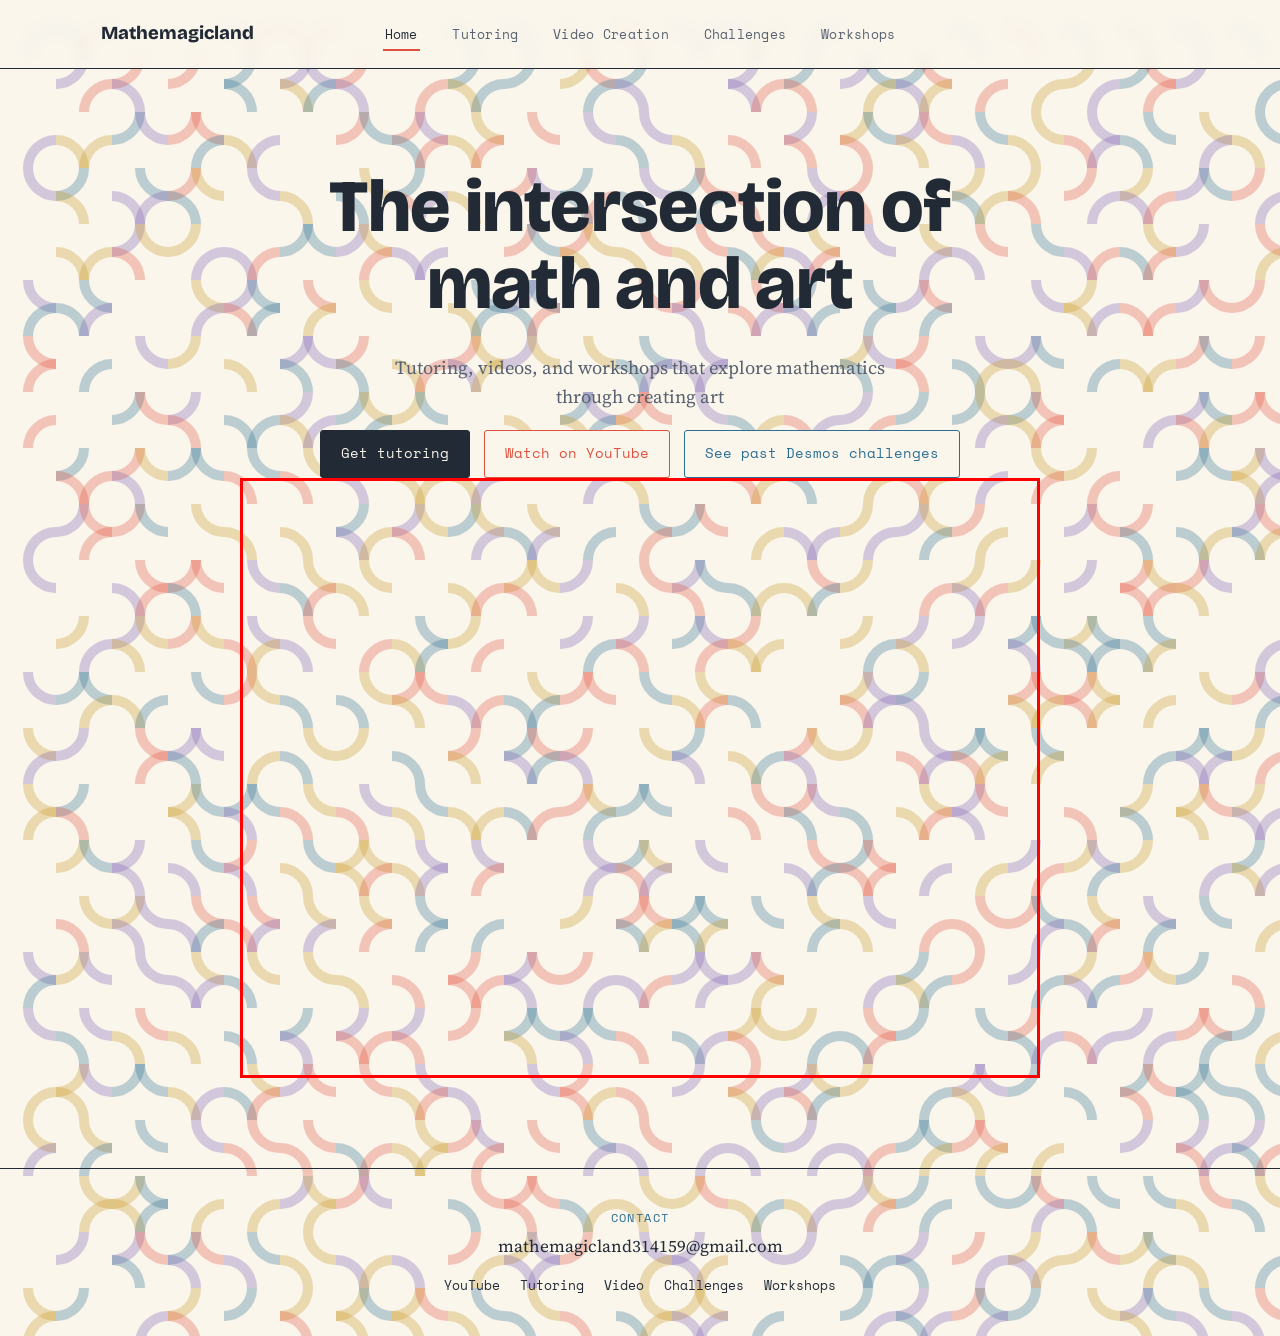
==== commit ca9cd49c: "Update index.html" ====
--- a/index.html
+++ b/index.html
@@ -39,7 +39,7 @@
         <a href="video.html" class="btn btn-red">Watch on YouTube</a>
         <a href="challenges.html" class="btn btn-blue">See past Desmos challenges</a>
       </div>
-    <div id="calculator" style="width: 1200px; height: 800px;">
+    <div id="calculator">
 </div>
     </div>
   </div>
@@ -72,16 +72,16 @@
   "randomSeed": "fa7083cd405aebfedd6ae5d5a1b3d9d6",
   "graph": {
     "viewport": {
-      "xmin": -6.542487326617424,
-      "ymin": -3.1789451302367064,
-      "xmax": 5.06048398930591,
-      "ymax": 2.6297823240722087
+      "xmin": -9.188456408788726,
+      "ymin": -3.6179418978368583,
+      "xmax": 7.504868678229316,
+      "ymax": 3.028413697361059
     },
     "__v12ViewportLatexStash": {
-      "xmin": "-6.542487326617424",
-      "xmax": "5.06048398930591",
-      "ymin": "-3.1789451302367064",
-      "ymax": "2.6297823240722087"
+      "xmin": "-9.188456408788726",
+      "xmax": "7.504868678229316",
+      "ymin": "-3.6179418978368583",
+      "ymax": "3.028413697361059"
     }
   },
   "expressions": {
@@ -89,7 +89,7 @@
       {
         "type": "text",
         "id": "8581",
-        "text": "Artist statement: the impetus for creating this piece was to try to use Voronoi Diagrams in a piece of art. I teach Voronoi Diagrams in my high school math class, so I thought it would be an interesting exercise to show students a real-life application of them (Pixar artists use them to create things like Dinosaur Skin) but when I tried to use them to make the spots, I was unsuccessful in keeping the spots within the outline of the Giraffe. So I pivoted and this is the piece of art I came up with. Enjoy! If you'd like to check out the Pixar Voronoi Diagrams, go to https://www.khanacademy.org/computing/pixar/pattern/dino/a/start-here-patterns"
+        "text": "This was the first art piece I made in Desmos! I was curious about how voronoi diagrams show up in nature and decided to trace this giraffe. I learned about splines in the process and though I didn't end up going with voronoi diagrams, I'm very happy with the result!\nby youtube.com/@mathemagicland"
       },
       {
         "type": "text",
@@ -100,7 +100,7 @@
         "type": "expression",
         "id": "5906",
         "color": "#c74440",
-        "latex": "h=196.8",
+        "latex": "h=253.2",
         "hidden": true,
         "slider": {
           "hardMin": true,
@@ -116,6 +116,7 @@
         "type": "folder",
         "id": "7753",
         "title": "Animation around Giraffe",
+        "hidden": true,
         "collapsed": true
       },
       {
@@ -146,7 +147,6 @@
         "folderId": "7753",
         "color": "#fa7e19",
         "latex": "q\\left(z,t\\right)",
-        "hidden": true,
         "lineOpacity": "1",
         "lineWidth": "20"
       },
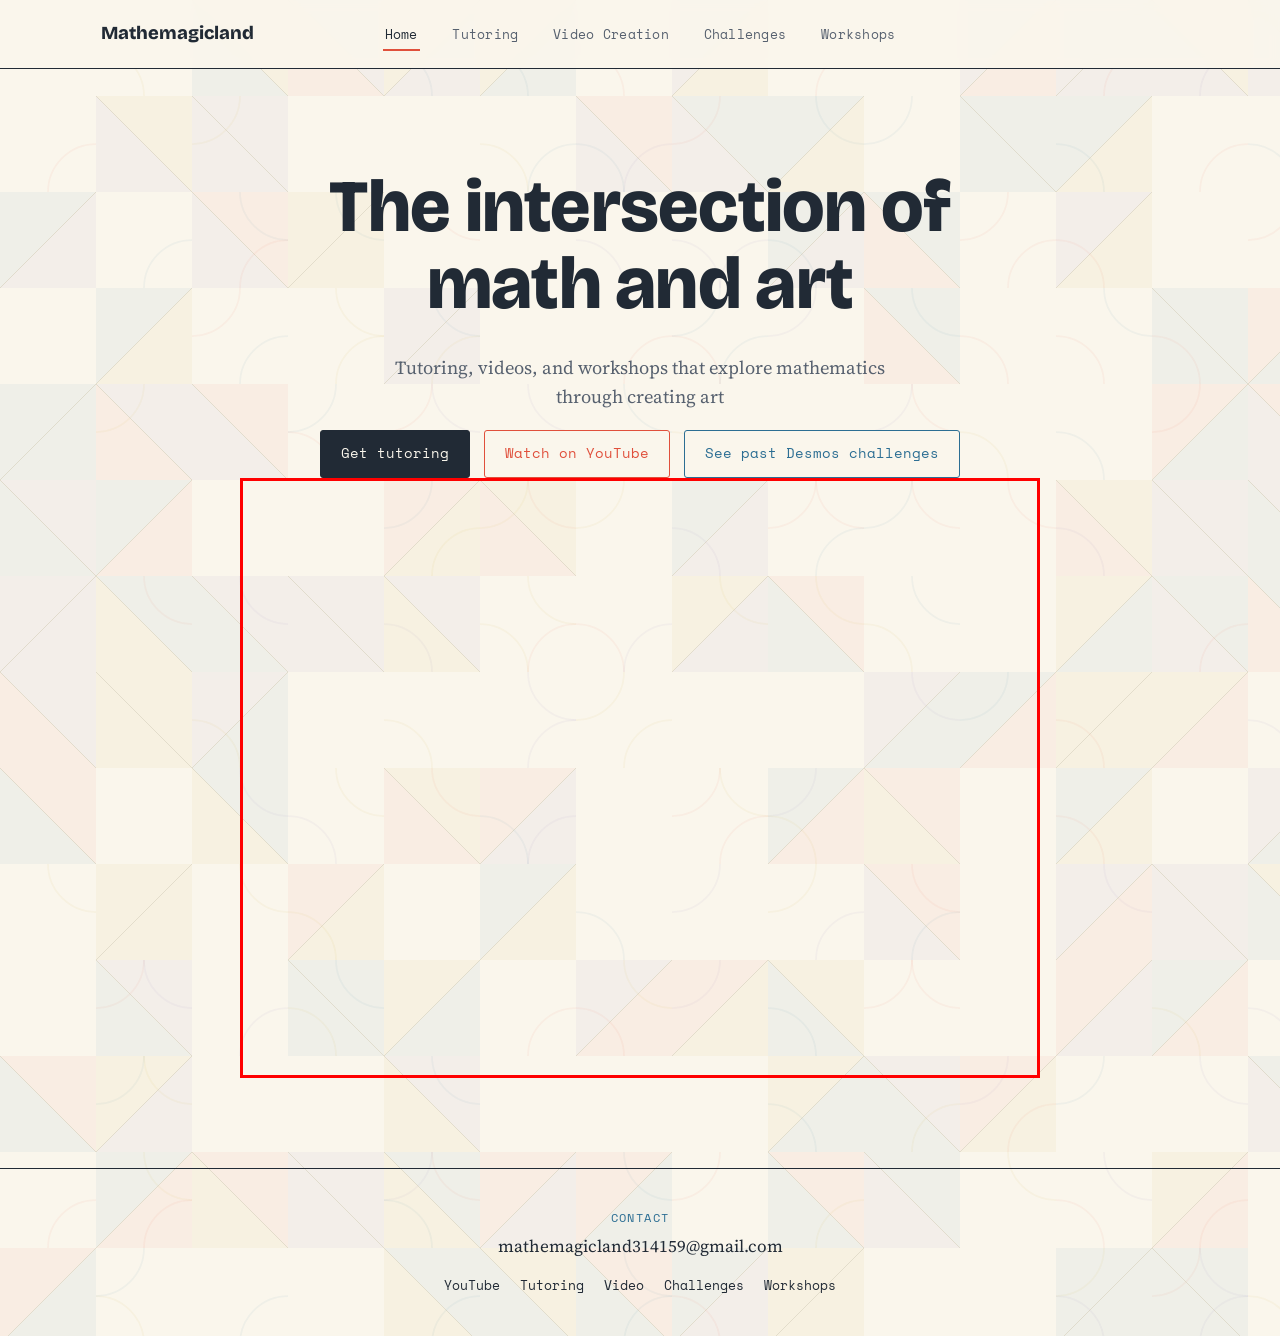
==== commit 3f7b6829: "Update index.html" ====
--- a/index.html
+++ b/index.html
@@ -64,3963 +64,6 @@
 
 
 <script src="script.js"></script>
-   <script>
-    var elt = document.getElementById('calculator');
-    var calculator = Desmos.GraphingCalculator(elt);
-     var mySavedGraph = {
-  "version": 11,
-  "randomSeed": "fa7083cd405aebfedd6ae5d5a1b3d9d6",
-  "graph": {
-    "viewport": {
-      "xmin": -9.188456408788726,
-      "ymin": -3.6179418978368583,
-      "xmax": 7.504868678229316,
-      "ymax": 3.028413697361059
-    },
-    "__v12ViewportLatexStash": {
-      "xmin": "-9.188456408788726",
-      "xmax": "7.504868678229316",
-      "ymin": "-3.6179418978368583",
-      "ymax": "3.028413697361059"
-    }
-  },
-  "expressions": {
-    "list": [
-      {
-        "type": "text",
-        "id": "8581",
-        "text": "This was the first art piece I made in Desmos! I was curious about how voronoi diagrams show up in nature and decided to trace this giraffe. I learned about splines in the process and though I didn't end up going with voronoi diagrams, I'm very happy with the result!\nby youtube.com/@mathemagicland"
-      },
-      {
-        "type": "text",
-        "id": "7748",
-        "text": "Click play on the \"h\" line to activate the rainbow animation"
-      },
-      {
-        "type": "expression",
-        "id": "5906",
-        "color": "#c74440",
-        "latex": "h=253.2",
-        "hidden": true,
-        "slider": {
-          "hardMin": true,
-          "hardMax": true,
-          "animationPeriod": 5333.333333333333,
-          "loopMode": "LOOP_FORWARD",
-          "isPlaying": true,
-          "min": "0",
-          "max": "360"
-        }
-      },
-      {
-        "type": "folder",
-        "id": "7753",
-        "title": "Animation around Giraffe",
-        "hidden": true,
-        "collapsed": true
-      },
-      {
-        "type": "text",
-        "id": "7749",
-        "folderId": "7753",
-        "text": "Click play on \"z\" and make the function q(z,t) visible to have an animation going around the Giraffe."
-      },
-      {
-        "type": "expression",
-        "id": "3522",
-        "folderId": "7753",
-        "color": "#388c46",
-        "latex": "z=41",
-        "hidden": true,
-        "slider": {
-          "hardMin": true,
-          "hardMax": true,
-          "loopMode": "LOOP_FORWARD",
-          "min": "0",
-          "max": "62",
-          "step": "1"
-        }
-      },
-      {
-        "type": "expression",
-        "id": "3521",
-        "folderId": "7753",
-        "color": "#fa7e19",
-        "latex": "q\\left(z,t\\right)",
-        "lineOpacity": "1",
-        "lineWidth": "20"
-      },
-      {
-        "type": "folder",
-        "id": "7751",
-        "title": "Reference Photo",
-        "collapsed": true
-      },
-      {
-        "type": "image",
-        "id": "132",
-        "folderId": "7751",
-        "image_url": "[data-uri]",
-        "name": "Giraffe Reference Image.jpg",
-        "hidden": true,
-        "height": "6.7",
-        "opacity": ".5"
-      },
-      {
-        "type": "text",
-        "id": "7750",
-        "folderId": "7751",
-        "text": "Keller, E. (2020, June 11). Profile of a giraffe. Flickr. https://www.flickr.com/photos/tambako/50114794391"
-      },
-      {
-        "type": "folder",
-        "id": "86",
-        "title": "Catmull-Rom Spline",
-        "collapsed": true
-      },
-      {
-        "type": "text",
-        "id": "8072",
-        "folderId": "86",
-        "text": "I did not write these equations. Credit goes to: Zenotick. (2022, October 13). Catmull-Rom. GitHub. https://github.com/Zenotick/desmos-catmull-rom"
-      },
-      {
-        "type": "text",
-        "id": "8070",
-        "folderId": "86",
-        "text": "Inspiration for how to do the outline of the Giraffe (a Catmull-Rom Spline): https://youtu.be/jvPPXbo87ds?si=BzlBzpwY1TXcujUO"
-      },
-      {
-        "id": "101",
-        "type": "table",
-        "folderId": "86",
-        "columns": [
-          {
-            "values": [
-              "-0.936",
-              "-0.17",
-              "0.41",
-              "0.523",
-              "0.668",
-              "0.68",
-              "0.719",
-              "0.731",
-              "0.965",
-              "0.966",
-              "0.843",
-              "0.767",
-              "0.828",
-              "0.895",
-              "0.94",
-              "1.025",
-              "1.173",
-              "1.277",
-              "1.34",
-              "1.407",
-              "1.554",
-              "1.657",
-              "1.992",
-              "2.202",
-              "2.22",
-              "2.292",
-              "2.42",
-              "2.706",
-              "2.946",
-              "3.1665",
-              "3.375",
-              "3.35",
-              "3.229",
-              "3.1345",
-              "2.985",
-              "2.703",
-              "2.545",
-              "1.991",
-              "1.78",
-              "1.574",
-              "1.362",
-              "1.11",
-              "0.922",
-              "0.85",
-              "0.762",
-              "0.703",
-              "0.541",
-              "0.365",
-              "0.044",
-              "-1.174",
-              "-1.47",
-              "-1.65",
-              "-1.826",
-              "-2.26",
-              "-4.35",
-              "-4.76",
-              "-5.044",
-              "-5.434",
-              "-5.134",
-              "-4.8",
-              "-3.65",
-              "-2.36"
-            ],
-            "hidden": true,
-            "id": "99",
-            "color": "#388c46",
-            "latex": "x_{p}"
-          },
-          {
-            "values": [
-              "0.3",
-              "1.17",
-              "1.734",
-              "1.935",
-              "2.025",
-              "2.085",
-              "2.101",
-              "2.017",
-              "2.138",
-              "2.386",
-              "2.523",
-              "2.69",
-              "2.873",
-              "2.857",
-              "2.855",
-              "2.796",
-              "2.77",
-              "2.567",
-              "2.397",
-              "2.3",
-              "2.16",
-              "2.018",
-              "1.98",
-              "1.85",
-              "1.672",
-              "1.52",
-              "1.107",
-              "0.8",
-              "0.494",
-              "0.312",
-              "-0.003",
-              "-0.24",
-              "-0.275",
-              "-0.1765",
-              "-0.229",
-              "-0.137",
-              "0.027",
-              "0.159",
-              "0.189",
-              "0.203",
-              "0.26",
-              "0.397",
-              "0.4936",
-              "0.465",
-              "0.471",
-              "0.45",
-              "0.331",
-              "0.112",
-              "-0.403",
-              "-2.43",
-              "-2.92",
-              "-3.164",
-              "-3.333",
-              "-3.355",
-              "-3.36",
-              "-3.36",
-              "-3.364",
-              "-3.368",
-              "-3.21",
-              "-3.04",
-              "-2.42",
-              "-1.33"
-            ],
-            "dragMode": "XY",
-            "hidden": true,
-            "id": "100",
-            "color": "#fa7e19",
-            "lineStyle": "DASHED",
-            "latex": "y_{p}",
-            "lineOpacity": "0.7",
-            "lineWidth": "1.5",
-            "pointOpacity": "0.8"
-          }
-        ]
-      },
-      {
-        "type": "expression",
-        "id": "98",
-        "folderId": "86",
-        "color": "#2d70b3",
-        "latex": "P=\\left[j\\ \\operatorname{for}\\ j\\ =\\left(x_{p},y_{p}\\right)\\right]",
-        "hidden": true
-      },
-      {
-        "type": "expression",
-        "id": "53",
-        "folderId": "86",
-        "color": "#c74440",
-        "latex": "N=\\operatorname{length}\\left(P\\right)"
-      },
-      {
-        "type": "expression",
-        "id": "82",
-        "folderId": "86",
-        "color": "#6042a6",
-        "latex": "C=\\left[q\\left(i,t\\right)\\operatorname{for}i=\\left[1...N\\right]\\right]",
-        "fill": false,
-        "parametricDomain": {
-          "min": "0",
-          "max": "1"
-        },
-        "colorLatex": "O_{utline}",
-        "lineWidth": "2.5",
-        "domain": {
-          "min": "0",
-          "max": "1"
-        }
-      },
-      {
-        "type": "expression",
-        "id": "84",
-        "folderId": "86",
-        "color": "#2d70b3",
-        "latex": "q\\left(i,t\\right)=0.5\\left(u_{3}\\left(i\\right)t^{3}+u_{2}\\left(i\\right)t^{2}+u_{1}\\left(i\\right)t+u_{0}\\left(i\\right)\\right)"
-      },
-      {
-        "type": "expression",
-        "id": "114",
-        "folderId": "86",
-        "color": "#6042a6",
-        "latex": "u_{3}\\left(i\\right)=-p_{p}\\left(i\\right)+3p_{c}\\left(i\\right)-3p_{n}\\left(i\\right)+p_{nn}\\left(i\\right)"
-      },
-      {
-        "type": "expression",
-        "id": "115",
-        "folderId": "86",
-        "color": "#000000",
-        "latex": "u_{2}\\left(i\\right)=2p_{p}\\left(i\\right)-5p_{c}\\left(i\\right)+4p_{n}\\left(i\\right)-p_{nn}\\left(i\\right)"
-      },
-      {
-        "type": "expression",
-        "id": "116",
-        "folderId": "86",
-        "color": "#c74440",
-        "latex": "u_{1}\\left(i\\right)=-p_{p}\\left(i\\right)+p_{n}\\left(i\\right)"
-      },
-      {
-        "type": "expression",
-        "id": "117",
-        "folderId": "86",
-        "color": "#2d70b3",
-        "latex": "u_{0}\\left(i\\right)=2p_{c}\\left(i\\right)"
-      },
-      {
-        "type": "expression",
-        "id": "60",
-        "folderId": "86",
-        "color": "#388c46",
-        "latex": "p_{p}\\left(i\\right)=\\ p_{t}\\left(i-1\\right)"
-      },
-      {
-        "type": "expression",
-        "id": "62",
-        "folderId": "86",
-        "color": "#000000",
-        "latex": "p_{c}\\left(i\\right)=\\left\\{L_{loop}=1:\\ \\ p_{t}\\left(i\\right),\\ P\\left[\\operatorname{mod}\\left(i+1,\\ N\\right)\\right]\\right\\}"
-      },
-      {
-        "type": "expression",
-        "id": "63",
-        "folderId": "86",
-        "color": "#c74440",
-        "latex": "p_{n}\\left(i\\right)=p_{t}\\left(i+1\\right)"
-      },
-      {
-        "type": "expression",
-        "id": "64",
-        "folderId": "86",
-        "color": "#2d70b3",
-        "latex": "p_{nn}\\left(i\\right)=p_{t}\\left(i+2\\right)"
-      },
-      {
-        "type": "expression",
-        "id": "111",
-        "folderId": "86",
-        "color": "#c74440",
-        "latex": "p_{t}\\left(i\\right)=P\\left[\\operatorname{mod}\\left(i,\\ N\\right)+1\\right]"
-      },
-      {
-        "type": "expression",
-        "id": "104",
-        "folderId": "86",
-        "color": "#2d70b3",
-        "latex": "L_{loop}=1",
-        "labelSize": "1",
-        "slider": {
-          "hardMin": true,
-          "hardMax": true,
-          "min": "0",
-          "max": "1",
-          "step": "1"
-        }
-      },
-      {
-        "type": "folder",
-        "id": "2241",
-        "title": "Face Polygons",
-        "collapsed": true
-      },
-      {
-        "id": "2394",
-        "type": "table",
-        "folderId": "2241",
-        "columns": [
-          {
-            "values": [
-              "1.139",
-              "1.211",
-              "1.2415",
-              "1.173",
-              "1.044",
-              "1.111"
-            ],
-            "hidden": true,
-            "id": "2392",
-            "color": "#2d70b3",
-            "latex": "x_{38}"
-          },
-          {
-            "values": [
-              "2.577",
-              "2.56",
-              "2.63",
-              "2.749",
-              "2.774",
-              "2.653"
-            ],
-            "dragMode": "XY",
-            "hidden": true,
-            "id": "2393",
-            "color": "#388c46",
-            "latex": "y_{38}"
-          }
-        ]
-      },
-      {
-        "type": "expression",
-        "id": "2401",
-        "folderId": "2241",
-        "color": "#000000",
-        "latex": "\\operatorname{polygon}\\left(x_{38},y_{38}\\right)"
-      },
-      {
-        "id": "4453",
-        "type": "table",
-        "folderId": "2241",
-        "columns": [
-          {
-            "values": [
-              "0.734",
-              "0.7746",
-              "0.7936",
-              "0.7876",
-              "0.791",
-              "0.7326",
-              "0.702",
-              "0.703",
-              "0.717"
-            ],
-            "hidden": true,
-            "id": "4451",
-            "color": "#2d70b3",
-            "latex": "x_{45}"
-          },
-          {
-            "values": [
-              "1.404",
-              "1.384",
-              "1.398",
-              "1.4665",
-              "1.551",
-              "1.546",
-              "1.497",
-              "1.469",
-              "1.429"
-            ],
-            "dragMode": "XY",
-            "hidden": true,
-            "id": "4452",
-            "color": "#388c46",
-            "latex": "y_{45}"
-          }
-        ]
-      },
-      {
-        "type": "expression",
-        "id": "4455",
-        "folderId": "2241",
-        "color": "#000000",
-        "latex": "\\operatorname{polygon}\\left(x_{45},y_{45}\\right)",
-        "fillOpacity": ".2",
-        "lineOpacity": ".4",
-        "lineWidth": "2.5"
-      },
-      {
-        "id": "4503",
-        "type": "table",
-        "folderId": "2241",
-        "columns": [
-          {
-            "values": [
-              "0.715",
-              "0.798",
-              "0.878",
-              "0.857",
-              "0.841",
-              "0.795",
-              "0.7234",
-              "0.622",
-              "0.576",
-              "0.5404",
-              "0.5624",
-              "0.6454"
-            ],
-            "hidden": true,
-            "id": "4501",
-            "color": "#2d70b3",
-            "latex": "x_{46}"
-          },
-          {
-            "values": [
-              "1.287",
-              "1.301",
-              "1.384",
-              "1.498",
-              "1.62",
-              "1.6426",
-              "1.6426",
-              "1.62",
-              "1.6",
-              "1.5204",
-              "1.421",
-              "1.327"
-            ],
-            "dragMode": "XY",
-            "hidden": true,
-            "id": "4502",
-            "color": "#388c46",
-            "latex": "y_{46}"
-          }
-        ]
-      },
-      {
-        "type": "expression",
-        "id": "4505",
-        "folderId": "2241",
-        "color": "#000000",
-        "latex": "\\operatorname{polygon}\\left(x_{46},y_{46}\\right)",
-        "fillOpacity": ".4",
-        "lineOpacity": ".4",
-        "lineWidth": "2.5"
-      },
-      {
-        "id": "2398",
-        "type": "table",
-        "folderId": "2241",
-        "columns": [
-          {
-            "values": [
-              "0.908",
-              "1.1034",
-              "1.085",
-              "1.022",
-              "0.966",
-              "0.929",
-              "0.898",
-              "0.851",
-              "0.784",
-              "0.774",
-              "0.839"
-            ],
-            "hidden": true,
-            "id": "2396",
-            "color": "#000000",
-            "latex": "x_{39}"
-          },
-          {
-            "values": [
-              "2.475",
-              "2.512",
-              "2.684",
-              "2.782",
-              "2.82",
-              "2.848",
-              "2.844",
-              "2.872",
-              "2.747",
-              "2.667",
-              "2.535"
-            ],
-            "dragMode": "XY",
-            "hidden": true,
-            "id": "2397",
-            "color": "#388c46",
-            "latex": "y_{39}"
-          }
-        ]
-      },
-      {
-        "type": "expression",
-        "id": "2400",
-        "folderId": "2241",
-        "color": "#000000",
-        "latex": "\\operatorname{polygon}\\left(x_{39},y_{39}\\right)"
-      },
-      {
-        "id": "2254",
-        "type": "table",
-        "folderId": "2241",
-        "columns": [
-          {
-            "values": [
-              "2.949",
-              "3.201",
-              "3.225",
-              "3.123",
-              "3.035",
-              "2.963",
-              "2.934"
-            ],
-            "hidden": true,
-            "id": "2252",
-            "color": "#c74440",
-            "latex": "x_{19}"
-          },
-          {
-            "values": [
-              "0.354",
-              "0.189",
-              "0.199",
-              "0.335",
-              "0.401",
-              "0.427",
-              "0.399"
-            ],
-            "dragMode": "XY",
-            "hidden": true,
-            "id": "2253",
-            "color": "#2d70b3",
-            "latex": "y_{19}"
-          }
-        ]
-      },
-      {
-        "type": "expression",
-        "id": "2256",
-        "folderId": "2241",
-        "color": "#000000",
-        "latex": "\\operatorname{polygon}\\left(x_{19},y_{19}\\right)"
-      },
-      {
-        "id": "2245",
-        "type": "table",
-        "folderId": "2241",
-        "columns": [
-          {
-            "values": [
-              "1.273",
-              "1.277",
-              "1.337",
-              "1.424",
-              "1.484",
-              "1.57",
-              "1.668",
-              "1.766",
-              "1.8151",
-              "1.8166",
-              "1.801",
-              "1.662",
-              "1.588",
-              "1.511",
-              "1.389",
-              "1.35",
-              "1.303",
-              "1.2948"
-            ],
-            "hidden": true,
-            "id": "2243",
-            "color": "#6042a6",
-            "latex": "x_{18}"
-          },
-          {
-            "values": [
-              "1.31",
-              "1.259",
-              "1.167",
-              "1.102",
-              "1.078",
-              "1.093",
-              "1.1402",
-              "1.188",
-              "1.1992",
-              "1.2306",
-              "1.2514",
-              "1.3057",
-              "1.295",
-              "1.294",
-              "1.311",
-              "1.303",
-              "1.301",
-              "1.314"
-            ],
-            "dragMode": "XY",
-            "hidden": true,
-            "id": "2244",
-            "color": "#fa7e19",
-            "latex": "y_{18}"
-          }
-        ]
-      },
-      {
-        "type": "expression",
-        "id": "2247",
-        "folderId": "2241",
-        "color": "#000000",
-        "latex": "\\operatorname{polygon}\\left(x_{18},y_{18}\\right)"
-      },
-      {
-        "type": "folder",
-        "id": "2406",
-        "title": "Mouth Curve",
-        "collapsed": true
-      },
-      {
-        "id": "2404",
-        "type": "table",
-        "folderId": "2406",
-        "columns": [
-          {
-            "values": [
-              "3.1664",
-              "3.1006",
-              "2.9763",
-              "2.81",
-              "2.726"
-            ],
-            "hidden": true,
-            "id": "2402",
-            "color": "#000000",
-            "latex": "x_{40}"
-          },
-          {
-            "values": [
-              "-0.191",
-              "-0.064",
-              "0.033",
-              "0.099",
-              "0.1234"
-            ],
-            "dragMode": "XY",
-            "hidden": true,
-            "id": "2403",
-            "color": "#c74440",
-            "latex": "y_{40}"
-          }
-        ]
-      },
-      {
-        "type": "expression",
-        "id": "2407",
-        "folderId": "2406",
-        "color": "#388c46",
-        "latex": "y_{40}\\sim a_{40}x_{40}^{5}+b_{40}x_{40}^{4}+c_{40}x_{40}^{3}+d_{40}x_{40}^{2}+e_{40}x_{40}+f_{40}",
-        "hidden": true,
-        "residualVariable": "e_{1}",
-        "regressionParameters": {
-          "a_{40}": -6.203133253853532,
-          "b_{40}": 66.97605591699991,
-          "c_{40}": -257.0681654619603,
-          "d_{40}": 369.86313512957025,
-          "e_{40}": 0,
-          "f_{40}": -305.6052258911455
-        }
-      },
-      {
-        "type": "expression",
-        "id": "2408",
-        "folderId": "2406",
-        "color": "#000000",
-        "latex": "y=a_{40}x^{5}+b_{40}x^{4}+c_{40}x^{3}+d_{40}x^{2}+e_{40}x+f_{40}\\left\\{2.726<x<3.17\\right\\}",
-        "residualVariable": "e_{1}",
-        "lineOpacity": "10",
-        "lineWidth": "4"
-      },
-      {
-        "type": "folder",
-        "id": "293",
-        "title": "Spots Data",
-        "collapsed": true
-      },
-      {
-        "id": "261",
-        "type": "table",
-        "folderId": "293",
-        "columns": [
-          {
-            "values": [
-              "-3.05",
-              "-3.56",
-              "-4.085",
-              "-3.885",
-              "-3.73",
-              "-3.36",
-              "-3.108"
-            ],
-            "hidden": true,
-            "id": "259",
-            "color": "#388c46",
-            "latex": "x_{4}"
-          },
-          {
-            "values": [
-              "-2",
-              "-2.38",
-              "-2.735",
-              "-2.78",
-              "-2.88",
-              "-2.808",
-              "-2.34"
-            ],
-            "dragMode": "XY",
-            "hidden": true,
-            "id": "260",
-            "color": "#6042a6",
-            "latex": "y_{4}",
-            "lineOpacity": "2",
-            "pointSize": "6"
-          }
-        ]
-      },
-      {
-        "id": "1736",
-        "type": "table",
-        "folderId": "293",
-        "columns": [
-          {
-            "values": [
-              "-4.57",
-              "-4.49",
-              "-5.4",
-              "-4.64"
-            ],
-            "hidden": true,
-            "id": "1734",
-            "color": "#2d70b3",
-            "latex": "x_{5}"
-          },
-          {
-            "values": [
-              "-3.24",
-              "-2.94",
-              "-3.363",
-              "-3.327"
-            ],
-            "dragMode": "XY",
-            "hidden": true,
-            "id": "1735",
-            "color": "#388c46",
-            "latex": "y_{5}"
-          }
-        ]
-      },
-      {
-        "id": "1708",
-        "type": "table",
-        "folderId": "293",
-        "columns": [
-          {
-            "values": [
-              "-4.14",
-              "-4.34",
-              "-4.51",
-              "-3.31",
-              "-3.47",
-              "-3.857"
-            ],
-            "hidden": true,
-            "id": "1706",
-            "color": "#2d70b3",
-            "latex": "x_{6}"
-          },
-          {
-            "values": [
-              "-2.83",
-              "-2.87",
-              "-3.343",
-              "-3.34",
-              "-2.973",
-              "-3.007"
-            ],
-            "dragMode": "XY",
-            "hidden": true,
-            "id": "1707",
-            "color": "#388c46",
-            "latex": "y_{6}"
-          }
-        ]
-      },
-      {
-        "id": "1741",
-        "type": "table",
-        "folderId": "293",
-        "columns": [
-          {
-            "values": [
-              "-3.094",
-              "-3.306",
-              "-3.13",
-              "-2.562",
-              "-2.425",
-              "-2.246",
-              "-2.42",
-              "-2.52",
-              "-2.72",
-              "-2.89",
-              "-2.95"
-            ],
-            "hidden": true,
-            "id": "1739",
-            "color": "#2d70b3",
-            "latex": "x_{7}"
-          },
-          {
-            "values": [
-              "-2.597",
-              "-2.91",
-              "-3.327",
-              "-3.23",
-              "-3.112",
-              "-2.765",
-              "-2.543",
-              "-2.21",
-              "-1.833",
-              "-1.904",
-              "-2.223"
-            ],
-            "dragMode": "XY",
-            "hidden": true,
-            "id": "1740",
-            "color": "#388c46",
-            "latex": "y_{7}"
-          }
-        ]
-      },
-      {
-        "id": "1777",
-        "type": "table",
-        "folderId": "293",
-        "columns": [
-          {
-            "values": [
-              "-2.3",
-              "-2.13",
-              "-1.82",
-              "-1.558",
-              "-1.5",
-              "-1.614",
-              "-1.744",
-              "-1.926",
-              "-2.01",
-              "-2.18",
-              "-2.677",
-              "-2.4"
-            ],
-            "hidden": true,
-            "id": "1775",
-            "color": "#2d70b3",
-            "latex": "x_{8}"
-          },
-          {
-            "values": [
-              "-2.31",
-              "-2.6",
-              "-2.515",
-              "-2.03",
-              "-1.5",
-              "-1.442",
-              "-1.5",
-              "-1.414",
-              "-1.26",
-              "-1.19",
-              "-1.706",
-              "-2.04"
-            ],
-            "dragMode": "XY",
-            "hidden": true,
-            "id": "1776",
-            "color": "#388c46",
-            "latex": "y_{8}"
-          }
-        ]
-      },
-      {
-        "id": "1781",
-        "type": "table",
-        "folderId": "293",
-        "columns": [
-          {
-            "values": [
-              "-1.828",
-              "-2.106",
-              "-2.376",
-              "-2.333",
-              "-1.875",
-              "-1.81",
-              "-1.73"
-            ],
-            "hidden": true,
-            "id": "1779",
-            "color": "#388c46",
-            "latex": "x_{9}"
-          },
-          {
-            "values": [
-              "-2.723",
-              "-2.755",
-              "-3.26",
-              "-3.34",
-              "-3.34",
-              "-3.286",
-              "-3"
-            ],
-            "dragMode": "XY",
-            "hidden": true,
-            "id": "1780",
-            "color": "#6042a6",
-            "lines": true,
-            "latex": "y_{9}",
-            "lineOpacity": "2",
-            "pointSize": "6"
-          }
-        ]
-      },
-      {
-        "id": "1786",
-        "type": "table",
-        "folderId": "293",
-        "columns": [
-          {
-            "values": [
-              "-1.716",
-              "-1.653",
-              "-1.679",
-              "-1.2454",
-              "-0.848",
-              "-1.045",
-              "-1.157",
-              "-1.385",
-              "-1.468",
-              "-1.547"
-            ],
-            "hidden": true,
-            "id": "1784",
-            "color": "#388c46",
-            "latex": "x_{10}"
-          },
-          {
-            "values": [
-              "-2.55",
-              "-2.634",
-              "-3.141",
-              "-2.5423",
-              "-1.8695",
-              "-1.967",
-              "-1.896",
-              "-1.968",
-              "-2.094",
-              "-2.394"
-            ],
-            "dragMode": "XY",
-            "hidden": true,
-            "id": "1785",
-            "color": "#fa7e19",
-            "lines": true,
-            "latex": "y_{10}",
-            "lineOpacity": "2",
-            "pointSize": "6"
-          }
-        ]
-      },
-      {
-        "id": "1806",
-        "type": "table",
-        "folderId": "293",
-        "columns": [
-          {
-            "values": [
-              "-1.35",
-              "-1.34",
-              "-1.006",
-              "-0.75",
-              "-0.596",
-              "-0.767",
-              "-0.75",
-              "-0.953",
-              "-1.204",
-              "-1.326"
-            ],
-            "hidden": true,
-            "id": "1804",
-            "color": "#388c46",
-            "latex": "x_{11}"
-          },
-          {
-            "values": [
-              "-1.54",
-              "-1.754",
-              "-1.764",
-              "-1.734",
-              "-1.39",
-              "-1.243",
-              "-1.145",
-              "-1",
-              "-1.22",
-              "-1.36"
-            ],
-            "dragMode": "XY",
-            "hidden": true,
-            "id": "1805",
-            "color": "#fa7e19",
-            "lines": true,
-            "latex": "y_{11}",
-            "lineOpacity": "2",
-            "pointSize": "6"
-          }
-        ]
-      },
-      {
-        "id": "1823",
-        "type": "table",
-        "folderId": "293",
-        "columns": [
-          {
-            "values": [
-              "-1.507",
-              "-1.992",
-              "-1.968",
-              "-1.61",
-              "-1.396",
-              "-1.13",
-              "-0.95",
-              "-0.975",
-              "-0.91",
-              "-0.85",
-              "-0.865",
-              "-1.228",
-              "-1.3965",
-              "-1.405",
-              "-1.446"
-            ],
-            "hidden": true,
-            "id": "1821",
-            "color": "#388c46",
-            "latex": "x_{12}"
-          },
-          {
-            "values": [
-              "-0.395",
-              "-0.95",
-              "-1.145",
-              "-1.256",
-              "-1.223",
-              "-1",
-              "-0.62",
-              "-0.52",
-              "-0.33",
-              "-0.24",
-              "-0.12",
-              "-0.15",
-              "-0.295",
-              "-0.43",
-              "-0.388"
-            ],
-            "dragMode": "XY",
-            "hidden": true,
-            "id": "1822",
-            "color": "#fa7e19",
-            "latex": "y_{12}",
-            "lineOpacity": "2",
-            "pointSize": "6"
-          }
-        ]
-      },
-      {
-        "id": "1916",
-        "type": "table",
-        "folderId": "293",
-        "columns": [
-          {
-            "values": [
-              "-0.838",
-              "-0.862",
-              "-0.88",
-              "-0.91",
-              "-0.8904",
-              "-0.78",
-              "-0.676",
-              "-0.537",
-              "-0.49",
-              "-0.48",
-              "-0.49",
-              "-0.555",
-              "-0.646",
-              "-0.733",
-              "-0.813"
-            ],
-            "hidden": true,
-            "id": "1914",
-            "color": "#388c46",
-            "latex": "x_{13}"
-          },
-          {
-            "values": [
-              "-0.42",
-              "-0.496",
-              "-0.65",
-              "-0.79",
-              "-0.875",
-              "-0.905",
-              "-0.865",
-              "-0.722",
-              "-0.624",
-              "-0.503",
-              "-0.42",
-              "-0.31",
-              "-0.295",
-              "-0.303",
-              "-0.342"
-            ],
-            "dragMode": "XY",
-            "hidden": true,
-            "id": "1915",
-            "color": "#fa7e19",
-            "latex": "y_{13}",
-            "lineOpacity": "2",
-            "pointSize": "6"
-          }
-        ]
-      },
-      {
-        "id": "1921",
-        "type": "table",
-        "folderId": "293",
-        "columns": [
-          {
-            "values": [
-              "-0.695",
-              "-0.688",
-              "-0.648",
-              "-0.534",
-              "-0.512",
-              "-0.427",
-              "-0.407",
-              "-0.433",
-              "-0.405",
-              "-0.428",
-              "-0.413",
-              "-0.442",
-              "-0.513",
-              "-0.5804",
-              "-0.587",
-              "-0.68"
-            ],
-            "hidden": true,
-            "id": "1919",
-            "color": "#388c46",
-            "latex": "x_{14}"
-          },
-          {
-            "values": [
-              "-0.991",
-              "-1.15",
-              "-1.253",
-              "-1.249",
-              "-1.234",
-              "-1.128",
-              "-1.021",
-              "-0.974",
-              "-0.9",
-              "-0.876",
-              "-0.816",
-              "-0.796",
-              "-0.813",
-              "-0.896",
-              "-0.87",
-              "-1.017"
-            ],
-            "dragMode": "XY",
-            "hidden": true,
-            "id": "1920",
-            "color": "#fa7e19",
-            "latex": "y_{14}",
-            "lineOpacity": "2",
-            "pointSize": "6"
-          }
-        ]
-      },
-      {
-        "id": "1926",
-        "type": "table",
-        "folderId": "293",
-        "columns": [
-          {
-            "values": [
-              "-1.225",
-              "-1.122",
-              "-0.979",
-              "-0.797",
-              "-0.62",
-              "-0.504",
-              "-0.32",
-              "-0.4",
-              "-0.82"
-            ],
-            "hidden": true,
-            "id": "1924",
-            "color": "#388c46",
-            "latex": "x_{15}"
-          },
-          {
-            "values": [
-              "-0.066",
-              "-0.0125",
-              "-0.035",
-              "-0.005",
-              "0.243",
-              "0.366",
-              "0.716",
-              "0.888",
-              "0.442"
-            ],
-            "dragMode": "XY",
-            "hidden": true,
-            "id": "1925",
-            "color": "#fa7e19",
-            "latex": "y_{15}",
-            "lineOpacity": "2",
-            "pointSize": "6"
-          }
-        ]
-      },
-      {
-        "id": "1931",
-        "type": "table",
-        "folderId": "293",
-        "columns": [
-          {
-            "values": [
-              "-0.71",
-              "-0.674",
-              "-0.426",
-              "-0.346",
-              "-0.28",
-              "-0.257",
-              "-0.34",
-              "-0.33",
-              "-0.027",
-              "-0.008",
-              "0.122",
-              "-0.01",
-              "-0.093",
-              "-0.327",
-              "-0.497",
-              "-0.656"
-            ],
-            "hidden": true,
-            "id": "1929",
-            "color": "#388c46",
-            "latex": "x_{16}"
-          },
-          {
-            "values": [
-              "-0.103",
-              "-0.192",
-              "-0.28",
-              "-0.486",
-              "-0.464",
-              "-0.52",
-              "-0.643",
-              "-0.984",
-              "-0.495",
-              "-0.427",
-              "-0.202",
-              "-0.101",
-              "-0.164",
-              "0.17",
-              "0.18",
-              "0.01"
-            ],
-            "dragMode": "XY",
-            "hidden": true,
-            "id": "1930",
-            "color": "#fa7e19",
-            "latex": "y_{16}",
-            "lineOpacity": "2",
-            "pointSize": "6"
-          }
-        ]
-      },
-      {
-        "id": "2221",
-        "type": "table",
-        "folderId": "293",
-        "columns": [
-          {
-            "values": [
-              "-0.413",
-              "-0.122",
-              "0.116",
-              "0.2",
-              "0.105",
-              "-0.05",
-              "-0.264"
-            ],
-            "hidden": true,
-            "id": "2219",
-            "color": "#2d70b3",
-            "latex": "x_{17}"
-          },
-          {
-            "values": [
-              "0.33",
-              "0.226",
-              "0.068",
-              "0.348",
-              "0.637",
-              "0.717",
-              "0.627"
-            ],
-            "dragMode": "XY",
-            "hidden": true,
-            "id": "2220",
-            "color": "#388c46",
-            "latex": "y_{17}"
-          }
-        ]
-      },
-      {
-        "id": "2278",
-        "type": "table",
-        "folderId": "293",
-        "columns": [
-          {
-            "values": [
-              "0.348",
-              "0.444",
-              "0.553",
-              "0.39",
-              "0.2625",
-              "0.2505",
-              "0.215",
-              "0.22",
-              "0.278"
-            ],
-            "hidden": true,
-            "id": "2276",
-            "color": "#000000",
-            "latex": "x_{20}"
-          },
-          {
-            "values": [
-              "0.493",
-              "0.397",
-              "0.374",
-              "0.185",
-              "0",
-              "0.0424",
-              "0.007",
-              "0.16",
-              "0.469"
-            ],
-            "dragMode": "XY",
-            "hidden": true,
-            "id": "2277",
-            "color": "#fa7e19",
-            "latex": "y_{20}"
-          }
-        ]
-      },
-      {
-        "id": "2303",
-        "type": "table",
-        "folderId": "293",
-        "columns": [
-          {
-            "values": [
-              "0.6768",
-              "0.6625",
-              "0.6487",
-              "0.599",
-              "0.529",
-              "0.47",
-              "0.487",
-              "0.549",
-              "0.592",
-              "0.6045",
-              "0.6292",
-              "0.6853",
-              "0.6694"
-            ],
-            "hidden": true,
-            "id": "2301",
-            "color": "#000000",
-            "latex": "x_{21}"
-          },
-          {
-            "values": [
-              "0.4606",
-              "0.457",
-              "0.469",
-              "0.445",
-              "0.5227",
-              "0.605",
-              "0.717",
-              "0.845",
-              "0.81",
-              "0.6646",
-              "0.5835",
-              "0.5015",
-              "0.4736"
-            ],
-            "dragMode": "XY",
-            "hidden": true,
-            "id": "2302",
-            "color": "#fa7e19",
-            "latex": "y_{21}"
-          }
-        ]
-      },
-      {
-        "id": "2317",
-        "type": "table",
-        "folderId": "293",
-        "columns": [
-          {
-            "values": [
-              "0.303",
-              "0.197",
-              "0.201",
-              "0.295",
-              "0.299",
-              "0.33",
-              "0.363",
-              "0.407",
-              "0.446",
-              "0.455",
-              "0.464",
-              "0.459",
-              "0.416"
-            ],
-            "hidden": true,
-            "id": "2315",
-            "color": "#000000",
-            "latex": "x_{22}"
-          },
-          {
-            "values": [
-              "0.599",
-              "0.73",
-              "0.862",
-              "0.93",
-              "0.969",
-              "0.96",
-              "1.027",
-              "1.053",
-              "1.046",
-              "0.961",
-              "0.885",
-              "0.7706",
-              "0.666"
-            ],
-            "dragMode": "XY",
-            "hidden": true,
-            "id": "2316",
-            "color": "#fa7e19",
-            "latex": "y_{22}"
-          }
-        ]
-      },
-      {
-        "id": "2321",
-        "type": "table",
-        "folderId": "293",
-        "columns": [
-          {
-            "values": [
-              "0.104",
-              "0.081",
-              "0.043",
-              "-0.007",
-              "-0.239",
-              "-0.298",
-              "-0.224",
-              "0.212",
-              ".25",
-              "0.207",
-              "0.347",
-              "0.393",
-              "0.328",
-              "0.34",
-              "0.128"
-            ],
-            "hidden": true,
-            "id": "2319",
-            "color": "#000000",
-            "latex": "x_{23}"
-          },
-          {
-            "values": [
-              "0.947",
-              "0.909",
-              "1.039",
-              "0.931",
-              "0.759",
-              "0.948",
-              "1.083",
-              "1.5",
-              "1.5",
-              "1.404",
-              "1.573",
-              "1.527",
-              "1.216",
-              "1.186",
-              "0.918"
-            ],
-            "dragMode": "XY",
-            "hidden": true,
-            "id": "2320",
-            "color": "#fa7e19",
-            "latex": "y_{23}"
-          }
-        ]
-      },
-      {
-        "id": "2329",
-        "type": "table",
-        "folderId": "293",
-        "columns": [
-          {
-            "values": [
-              "0.611",
-              "0.555",
-              "0.506",
-              "0.534",
-              "0.621",
-              "0.676",
-              "0.667",
-              "0.65",
-              "0.626",
-              "0.643",
-              "0.638"
-            ],
-            "hidden": true,
-            "id": "2327",
-            "color": "#000000",
-            "latex": "x_{24}"
-          },
-          {
-            "values": [
-              "0.909",
-              "0.995",
-              "1.093",
-              "1.131",
-              "1.134",
-              "1.071",
-              "1.05",
-              "1.068",
-              "1.006",
-              "0.985",
-              "0.959"
-            ],
-            "dragMode": "XY",
-            "hidden": true,
-            "id": "2328",
-            "color": "#fa7e19",
-            "latex": "y_{24}"
-          }
-        ]
-      },
-      {
-        "id": "2333",
-        "type": "table",
-        "folderId": "293",
-        "columns": [
-          {
-            "values": [
-              "0.409",
-              "0.428",
-              "0.4274",
-              "0.4534",
-              "0.5446",
-              "0.5445",
-              "0.533",
-              "0.505",
-              "0.4466"
-            ],
-            "hidden": true,
-            "id": "2331",
-            "color": "#000000",
-            "latex": "x_{25}"
-          },
-          {
-            "values": [
-              "1.208",
-              "1.233",
-              "1.397",
-              "1.4605",
-              "1.313",
-              "1.251",
-              "1.224",
-              "1.195",
-              "1.167"
-            ],
-            "dragMode": "XY",
-            "hidden": true,
-            "id": "2332",
-            "color": "#fa7e19",
-            "latex": "y_{25}"
-          }
-        ]
-      },
-      {
-        "id": "2325",
-        "type": "table",
-        "folderId": "293",
-        "columns": [
-          {
-            "values": [
-              "0.798",
-              "0.764",
-              "0.736",
-              "0.65",
-              "0.658",
-              "0.64",
-              "0.686",
-              "0.686",
-              "0.766",
-              "0.827",
-              "0.826",
-              "0.87",
-              "0.887",
-              "0.869",
-              "0.854"
-            ],
-            "hidden": true,
-            "id": "2323",
-            "color": "#000000",
-            "latex": "x_{26}"
-          },
-          {
-            "values": [
-              "0.708",
-              "0.734",
-              "0.696",
-              "0.803",
-              "0.87",
-              "0.873",
-              "0.948",
-              "1.013",
-              "1.088",
-              "1.068",
-              "0.994",
-              "0.996",
-              "0.978",
-              "0.913",
-              "0.753"
-            ],
-            "dragMode": "XY",
-            "hidden": true,
-            "id": "2324",
-            "color": "#fa7e19",
-            "latex": "y_{26}"
-          }
-        ]
-      },
-      {
-        "id": "2337",
-        "type": "table",
-        "folderId": "293",
-        "columns": [
-          {
-            "values": [
-              "0.452",
-              "0.416",
-              "0.434",
-              "0.523",
-              "0.553",
-              "0.56",
-              "0.498",
-              "0.485",
-              "0.493"
-            ],
-            "hidden": true,
-            "id": "2335",
-            "color": "#000000",
-            "latex": "x_{27}"
-          },
-          {
-            "values": [
-              "1.578",
-              "1.646",
-              "1.733",
-              "1.872",
-              "1.827",
-              "1.77",
-              "1.716",
-              "1.68",
-              "1.624"
-            ],
-            "dragMode": "XY",
-            "hidden": true,
-            "id": "2336",
-            "color": "#fa7e19",
-            "latex": "y_{27}"
-          }
-        ]
-      },
-      {
-        "id": "2341",
-        "type": "table",
-        "folderId": "293",
-        "columns": [
-          {
-            "values": [
-              "0.829",
-              "0.804",
-              "0.814",
-              "0.841",
-              "0.887",
-              "0.924",
-              "0.936",
-              "0.908",
-              "0.887"
-            ],
-            "hidden": true,
-            "id": "2339",
-            "color": "#000000",
-            "latex": "x_{28}"
-          },
-          {
-            "values": [
-              "1.141",
-              "1.194",
-              "1.224",
-              "1.25",
-              "1.294",
-              "1.277",
-              "1.262",
-              "1.233",
-              "1.147"
-            ],
-            "dragMode": "XY",
-            "hidden": true,
-            "id": "2340",
-            "color": "#fa7e19",
-            "latex": "y_{28}"
-          }
-        ]
-      },
-      {
-        "id": "2345",
-        "type": "table",
-        "folderId": "293",
-        "columns": [
-          {
-            "values": [
-              "0.937",
-              "0.907",
-              "0.935",
-              "0.985",
-              "1.028",
-              "1.022"
-            ],
-            "hidden": true,
-            "id": "2343",
-            "color": "#000000",
-            "latex": "x_{29}"
-          },
-          {
-            "values": [
-              "1.09",
-              "1.133",
-              "1.203",
-              "1.255",
-              "1.198",
-              "1.159"
-            ],
-            "dragMode": "XY",
-            "hidden": true,
-            "id": "2344",
-            "color": "#fa7e19",
-            "latex": "y_{29}"
-          }
-        ]
-      },
-      {
-        "id": "2349",
-        "type": "table",
-        "folderId": "293",
-        "columns": [
-          {
-            "values": [
-              "1.015",
-              "1.05",
-              "1.096",
-              "1.062"
-            ],
-            "hidden": true,
-            "id": "2347",
-            "color": "#000000",
-            "latex": "x_{30}"
-          },
-          {
-            "values": [
-              "1.291",
-              "1.323",
-              "1.288",
-              "1.25"
-            ],
-            "dragMode": "XY",
-            "hidden": true,
-            "id": "2348",
-            "color": "#fa7e19",
-            "latex": "y_{30}"
-          }
-        ]
-      },
-      {
-        "id": "2360",
-        "type": "table",
-        "folderId": "293",
-        "columns": [
-          {
-            "values": [
-              "0.841",
-              "0.813",
-              "0.77",
-              "0.697",
-              "0.635",
-              "0.644",
-              "0.67",
-              "0.736",
-              "0.737",
-              "0.797"
-            ],
-            "hidden": true,
-            "id": "2358",
-            "color": "#000000",
-            "latex": "x_{31}"
-          },
-          {
-            "values": [
-              "0.555",
-              "0.526",
-              "0.519",
-              "0.579",
-              "0.691",
-              "0.715",
-              "0.68",
-              "0.64",
-              "0.607",
-              "0.563"
-            ],
-            "dragMode": "XY",
-            "hidden": true,
-            "id": "2359",
-            "color": "#fa7e19",
-            "latex": "y_{31}"
-          }
-        ]
-      },
-      {
-        "id": "2485",
-        "type": "table",
-        "folderId": "293",
-        "columns": [
-          {
-            "values": [
-              "0.999",
-              "0.861",
-              "0.795",
-              "0.801",
-              "0.855",
-              "0.873",
-              "0.885",
-              "0.909",
-              "0.902",
-              "0.945"
-            ],
-            "hidden": true,
-            "id": "2483",
-            "color": "#000000",
-            "latex": "x_{32}"
-          },
-          {
-            "values": [
-              "0.485",
-              "0.539",
-              "0.594",
-              "0.631",
-              "0.631",
-              "0.667",
-              "0.63",
-              "0.66",
-              "0.623",
-              "0.541"
-            ],
-            "dragMode": "XY",
-            "hidden": true,
-            "id": "2484",
-            "color": "#fa7e19",
-            "latex": "y_{32}"
-          }
-        ]
-      },
-      {
-        "id": "2489",
-        "type": "table",
-        "folderId": "293",
-        "columns": [
-          {
-            "values": [
-              "1.214",
-              "1.25",
-              "1.251",
-              "1.226",
-              "1.115",
-              "1.042",
-              "0.95",
-              "1.052",
-              "1.2",
-              "1.223"
-            ],
-            "hidden": true,
-            "id": "2487",
-            "color": "#000000",
-            "latex": "x_{33}"
-          },
-          {
-            "values": [
-              "0.549",
-              "0.52",
-              "0.49",
-              "0.432",
-              "0.472",
-              "0.541",
-              "0.657",
-              "0.689",
-              "0.576",
-              "0.58"
-            ],
-            "dragMode": "XY",
-            "hidden": true,
-            "id": "2488",
-            "color": "#fa7e19",
-            "latex": "y_{33}"
-          }
-        ]
-      },
-      {
-        "id": "2493",
-        "type": "table",
-        "folderId": "293",
-        "columns": [
-          {
-            "values": [
-              "1.27",
-              "1.164",
-              "1.1188",
-              "1.0875",
-              "1.1021",
-              "1.1139",
-              "1.14",
-              "1.297",
-              "1.475",
-              "1.398"
-            ],
-            "hidden": true,
-            "id": "2491",
-            "color": "#000000",
-            "latex": "x_{34}"
-          },
-          {
-            "values": [
-              "0.575",
-              "0.655",
-              "0.7163",
-              "0.7232",
-              "0.738",
-              "0.769",
-              "0.761",
-              "0.837",
-              "0.579",
-              "0.538"
-            ],
-            "dragMode": "XY",
-            "hidden": true,
-            "id": "2492",
-            "color": "#fa7e19",
-            "latex": "y_{34}"
-          }
-        ]
-      },
-      {
-        "id": "2497",
-        "type": "table",
-        "folderId": "293",
-        "columns": [
-          {
-            "values": [
-              "1.292",
-              "1.258",
-              "1.294",
-              "1.372",
-              "1.436"
-            ],
-            "hidden": true,
-            "id": "2495",
-            "color": "#000000",
-            "latex": "x_{35}"
-          },
-          {
-            "values": [
-              "0.366",
-              "0.412",
-              "0.48",
-              "0.482",
-              "0.321"
-            ],
-            "dragMode": "XY",
-            "hidden": true,
-            "id": "2496",
-            "color": "#fa7e19",
-            "latex": "y_{35}"
-          }
-        ]
-      },
-      {
-        "id": "2696",
-        "type": "table",
-        "folderId": "293",
-        "columns": [
-          {
-            "values": [
-              "1.473",
-              "1.455",
-              "1.519",
-              "1.66",
-              "1.65"
-            ],
-            "hidden": true,
-            "id": "2694",
-            "color": "#000000",
-            "latex": "x_{36}"
-          },
-          {
-            "values": [
-              "0.342",
-              "0.483",
-              "0.534",
-              "0.476",
-              "0.28"
-            ],
-            "dragMode": "XY",
-            "hidden": true,
-            "id": "2695",
-            "color": "#fa7e19",
-            "latex": "y_{36}"
-          }
-        ]
-      },
-      {
-        "id": "2445",
-        "type": "table",
-        "folderId": "293",
-        "columns": [
-          {
-            "values": [
-              "0.934",
-              "0.925",
-              "0.944",
-              "0.923",
-              "0.92",
-              "0.9387",
-              "0.9385",
-              "0.949",
-              "0.998",
-              "1.0296",
-              "1.058",
-              "1.08",
-              "1.089",
-              "1.117",
-              "1.12",
-              "1.164",
-              "1.26",
-              "1.208",
-              "1.195",
-              "1.174",
-              "1.157",
-              "1.126",
-              "1.092",
-              "1.096",
-              "1.065",
-              "1.067",
-              "1.046",
-              "1.068",
-              "1.044",
-              "0.984",
-              "0.962",
-              "0.961",
-              "0.942"
-            ],
-            "hidden": true,
-            "id": "2443",
-            "color": "#000000",
-            "latex": "x_{37}"
-          },
-          {
-            "values": [
-              "1.048",
-              "1.036",
-              "1.01",
-              "0.96",
-              "0.833",
-              "0.8393",
-              "0.804",
-              "0.776",
-              "0.801",
-              "0.787",
-              "0.984",
-              "0.982",
-              "0.921",
-              "0.915",
-              "0.879",
-              "0.843",
-              "0.893",
-              "0.955",
-              "0.984",
-              "0.985",
-              "1.014",
-              "1.043",
-              "1.042",
-              "1.02",
-              "1.021",
-              "1.042",
-              "1.046",
-              "1.063",
-              "1.083",
-              "1.073",
-              "1.083",
-              "1.057",
-              "1.054"
-            ],
-            "dragMode": "XY",
-            "hidden": true,
-            "id": "2444",
-            "color": "#fa7e19",
-            "latex": "y_{37}"
-          }
-        ]
-      },
-      {
-        "id": "2902",
-        "type": "table",
-        "folderId": "293",
-        "columns": [
-          {
-            "values": [
-              "1.14",
-              "1.188",
-              "1.14",
-              "1.12",
-              "1.155",
-              "1.191",
-              "1.196",
-              "1.215",
-              "1.308",
-              "1.312",
-              "1.276",
-              "1.2"
-            ],
-            "hidden": true,
-            "id": "2900",
-            "color": "#000000",
-            "latex": "x_{41}"
-          },
-          {
-            "values": [
-              "1.138",
-              "1.152",
-              "1.165",
-              "1.217",
-              "1.242",
-              "1.223",
-              "1.18",
-              "1.185",
-              "1.067",
-              "1.01",
-              "0.976",
-              "1.049"
-            ],
-            "dragMode": "XY",
-            "hidden": true,
-            "id": "2901",
-            "color": "#fa7e19",
-            "latex": "y_{41}"
-          }
-        ]
-      },
-      {
-        "id": "4441",
-        "type": "table",
-        "folderId": "293",
-        "columns": [
-          {
-            "values": [
-              "1.352",
-              "1.46",
-              "1.551",
-              "1.638",
-              "1.723",
-              "1.778",
-              "1.757",
-              "1.808",
-              "1.805",
-              "1.713",
-              "1.657",
-              "1.544",
-              "1.521"
-            ],
-            "hidden": true,
-            "id": "4439",
-            "color": "#000000",
-            "latex": "x_{42}"
-          },
-          {
-            "values": [
-              "0.904",
-              "0.936",
-              "0.858",
-              "0.924",
-              "0.966",
-              "0.925",
-              "0.807",
-              "0.739",
-              "0.633",
-              "0.547",
-              "0.515",
-              "0.622",
-              "0.726"
-            ],
-            "dragMode": "XY",
-            "hidden": true,
-            "id": "4440",
-            "color": "#fa7e19",
-            "latex": "y_{42}"
-          }
-        ]
-      },
-      {
-        "id": "4445",
-        "type": "table",
-        "folderId": "293",
-        "columns": [
-          {
-            "values": [
-              "1.708",
-              "1.719",
-              "1.812",
-              "1.844",
-              "1.87",
-              "1.969",
-              "2.092",
-              "2.086",
-              "1.791"
-            ],
-            "hidden": true,
-            "id": "4443",
-            "color": "#000000",
-            "latex": "x_{43}"
-          },
-          {
-            "values": [
-              "0.43",
-              "0.493",
-              "0.533",
-              "0.575",
-              "0.547",
-              "0.514",
-              "0.414",
-              "0.373",
-              "0.256"
-            ],
-            "dragMode": "XY",
-            "hidden": true,
-            "id": "4444",
-            "color": "#fa7e19",
-            "latex": "y_{43}"
-          }
-        ]
-      },
-      {
-        "id": "4449",
-        "type": "table",
-        "folderId": "293",
-        "columns": [
-          {
-            "values": [
-              "2.232",
-              "2.128",
-              "2.132",
-              "2.307",
-              "2.452",
-              "2.377",
-              "2.345",
-              "2.425",
-              "2.34"
-            ],
-            "hidden": true,
-            "id": "4447",
-            "color": "#000000",
-            "latex": "x_{44}"
-          },
-          {
-            "values": [
-              "0.329",
-              "0.405",
-              "0.436",
-              "0.538",
-              "0.353",
-              "0.374",
-              "0.342",
-              "0.229",
-              "0.264"
-            ],
-            "dragMode": "XY",
-            "hidden": true,
-            "id": "4448",
-            "color": "#fa7e19",
-            "latex": "y_{44}"
-          }
-        ]
-      },
-      {
-        "id": "4513",
-        "type": "table",
-        "folderId": "293",
-        "columns": [
-          {
-            "values": [
-              "2.793",
-              "2.705",
-              "2.671",
-              "2.6255",
-              "2.586",
-              "2.576",
-              "2.5905",
-              "2.542",
-              "2.461",
-              "2.524",
-              "2.623",
-              "2.68",
-              "2.777",
-              "3.015",
-              "3.0606",
-              "3.0993",
-              "3.125",
-              "3.1472",
-              "3.1172",
-              "3.0215",
-              "2.874"
-            ],
-            "hidden": true,
-            "id": "4511",
-            "color": "#000000",
-            "latex": "x_{47}"
-          },
-          {
-            "values": [
-              "-0.174",
-              "-0.126",
-              "-0.091",
-              "-0.015",
-              "0.018",
-              "0.067",
-              "0.1045",
-              "0.158",
-              "0.205",
-              "0.197",
-              "0.112",
-              "0.06",
-              "0.084",
-              "0.0025",
-              "-0.0347",
-              "-0.0777",
-              "-0.1216",
-              "-0.1712",
-              "-0.1708",
-              "-0.2195",
-              "-0.199"
-            ],
-            "dragMode": "XY",
-            "hidden": true,
-            "id": "4512",
-            "color": "#fa7e19",
-            "latex": "y_{47}"
-          }
-        ]
-      },
-      {
-        "id": "4563",
-        "type": "table",
-        "folderId": "293",
-        "columns": [
-          {
-            "values": [
-              "3.183",
-              "3.121",
-              "3.043",
-              "2.836",
-              "2.689",
-              "2.597",
-              "2.51",
-              "2.52",
-              "2.451",
-              "2.309",
-              "2.516",
-              "2.578",
-              "2.549",
-              "2.67",
-              "2.742",
-              "2.967",
-              "3.186",
-              "3.246",
-              "3.296",
-              "3.356",
-              "3.374",
-              "3.376",
-              "3.346",
-              "3.31",
-              "3.251",
-              "3.212"
-            ],
-            "hidden": true,
-            "id": "4561",
-            "color": "#000000",
-            "latex": "x_{48}"
-          },
-          {
-            "values": [
-              "-0.2",
-              "-0.07",
-              "0.014",
-              "0.107",
-              "0.148",
-              "0.198",
-              "0.28",
-              "0.335",
-              "0.454",
-              "0.574",
-              "0.526",
-              "0.522",
-              "0.569",
-              "0.556",
-              "0.428",
-              "0.285",
-              "0.163",
-              "0.178",
-              "0.096",
-              "0.009",
-              "-0.074",
-              "-0.139",
-              "-0.22",
-              "-0.267",
-              "-0.274",
-              "-0.252"
-            ],
-            "dragMode": "XY",
-            "hidden": true,
-            "id": "4562",
-            "color": "#fa7e19",
-            "latex": "y_{48}"
-          }
-        ]
-      },
-      {
-        "type": "folder",
-        "id": "1809",
-        "title": "Spots Polygons",
-        "collapsed": true
-      },
-      {
-        "type": "expression",
-        "id": "1738",
-        "folderId": "1809",
-        "color": "#000000",
-        "latex": "\\operatorname{polygon}\\left(x_{5},y_{5}\\right)",
-        "colorLatex": "c_{1}"
-      },
-      {
-        "type": "expression",
-        "id": "256",
-        "folderId": "1809",
-        "color": "#fa7e19",
-        "latex": "\\operatorname{polygon}\\left(x_{4},y_{4}\\right)",
-        "fill": true,
-        "colorLatex": "c_{2}",
-        "fillOpacity": ".4",
-        "lineOpacity": ".8"
-      },
-      {
-        "type": "expression",
-        "id": "1710",
-        "folderId": "1809",
-        "color": "#000000",
-        "latex": "\\operatorname{polygon}\\left(x_{6},y_{6}\\right)",
-        "colorLatex": "c_{2}"
-      },
-      {
-        "type": "expression",
-        "id": "1743",
-        "folderId": "1809",
-        "color": "#000000",
-        "latex": "\\operatorname{polygon}\\left(x_{7},y_{7}\\right)",
-        "colorLatex": "c_{3}"
-      },
-      {
-        "type": "expression",
-        "id": "1774",
-        "folderId": "1809",
-        "color": "#000000",
-        "latex": "\\operatorname{polygon}\\left(x_{8},y_{8}\\right)",
-        "colorLatex": "c_{4}"
-      },
-      {
-        "type": "expression",
-        "id": "1783",
-        "folderId": "1809",
-        "color": "#000000",
-        "latex": "\\operatorname{polygon}\\left(x_{9},y_{9}\\right)",
-        "colorLatex": "c_{4}"
-      },
-      {
-        "type": "expression",
-        "id": "1788",
-        "folderId": "1809",
-        "color": "#000000",
-        "latex": "\\operatorname{polygon}\\left(x_{10},y_{10}\\right)",
-        "colorLatex": "c_{5}"
-      },
-      {
-        "type": "expression",
-        "id": "1808",
-        "folderId": "1809",
-        "color": "#000000",
-        "latex": "\\operatorname{polygon}\\left(x_{11},y_{11}\\right)",
-        "colorLatex": "c_{5}"
-      },
-      {
-        "type": "expression",
-        "id": "1913",
-        "folderId": "1809",
-        "color": "#000000",
-        "latex": "\\operatorname{polygon}\\left(x_{12},y_{12}\\right)",
-        "colorLatex": "c_{5}"
-      },
-      {
-        "type": "expression",
-        "id": "1918",
-        "folderId": "1809",
-        "color": "#000000",
-        "latex": "\\operatorname{polygon}\\left(x_{13},y_{13}\\right)",
-        "colorLatex": "c_{6}"
-      },
-      {
-        "type": "expression",
-        "id": "1923",
-        "folderId": "1809",
-        "color": "#000000",
-        "latex": "\\operatorname{polygon}\\left(x_{14},y_{14}\\right)",
-        "colorLatex": "c_{6}"
-      },
-      {
-        "type": "expression",
-        "id": "1928",
-        "folderId": "1809",
-        "color": "#000000",
-        "latex": "\\operatorname{polygon}\\left(x_{15},y_{15}\\right)",
-        "colorLatex": "c_{6}"
-      },
-      {
-        "type": "expression",
-        "id": "1933",
-        "folderId": "1809",
-        "color": "#000000",
-        "latex": "\\operatorname{polygon}\\left(x_{16},y_{16}\\right)",
-        "colorLatex": "c_{7}"
-      },
-      {
-        "type": "expression",
-        "id": "2223",
-        "folderId": "1809",
-        "color": "#000000",
-        "latex": "\\operatorname{polygon}\\left(x_{17},y_{17}\\right)",
-        "colorLatex": "c_{7}"
-      },
-      {
-        "type": "expression",
-        "id": "2280",
-        "folderId": "1809",
-        "color": "#388c46",
-        "latex": "\\operatorname{polygon}\\left(x_{20},y_{20}\\right)",
-        "colorLatex": "c_{8}"
-      },
-      {
-        "type": "expression",
-        "id": "2305",
-        "folderId": "1809",
-        "color": "#388c46",
-        "latex": "\\operatorname{polygon}\\left(x_{21},y_{21}\\right)",
-        "colorLatex": "c_{9}"
-      },
-      {
-        "type": "expression",
-        "id": "2314",
-        "folderId": "1809",
-        "color": "#388c46",
-        "latex": "\\operatorname{polygon}\\left(x_{22},y_{22}\\right)",
-        "colorLatex": "c_{8}"
-      },
-      {
-        "type": "expression",
-        "id": "2312",
-        "folderId": "1809",
-        "color": "#388c46",
-        "latex": "\\operatorname{polygon}\\left(x_{23},y_{23}\\right)",
-        "colorLatex": "c_{7}"
-      },
-      {
-        "type": "expression",
-        "id": "2311",
-        "folderId": "1809",
-        "color": "#388c46",
-        "latex": "\\operatorname{polygon}\\left(x_{24},y_{24}\\right)",
-        "colorLatex": "c_{9}"
-      },
-      {
-        "type": "expression",
-        "id": "2310",
-        "folderId": "1809",
-        "color": "#388c46",
-        "latex": "\\operatorname{polygon}\\left(x_{25},y_{25}\\right)",
-        "colorLatex": "c_{9}"
-      },
-      {
-        "type": "expression",
-        "id": "2309",
-        "folderId": "1809",
-        "color": "#c74440",
-        "latex": "\\operatorname{polygon}\\left(x_{26},y_{26}\\right)",
-        "colorLatex": "c_{10}"
-      },
-      {
-        "type": "expression",
-        "id": "2308",
-        "folderId": "1809",
-        "color": "#388c46",
-        "latex": "\\operatorname{polygon}\\left(x_{27},y_{27}\\right)",
-        "colorLatex": "c_{9}"
-      },
-      {
-        "type": "expression",
-        "id": "2307",
-        "folderId": "1809",
-        "color": "#c74440",
-        "latex": "\\operatorname{polygon}\\left(x_{28},y_{28}\\right)",
-        "colorLatex": "c_{10}"
-      },
-      {
-        "type": "expression",
-        "id": "2306",
-        "folderId": "1809",
-        "color": "#c74440",
-        "latex": "\\operatorname{polygon}\\left(x_{29},y_{29}\\right)",
-        "colorLatex": "c_{11}"
-      },
-      {
-        "type": "expression",
-        "id": "2351",
-        "folderId": "1809",
-        "color": "#c74440",
-        "latex": "\\operatorname{polygon}\\left(x_{30},y_{30}\\right)",
-        "colorLatex": "c_{11}"
-      },
-      {
-        "type": "expression",
-        "id": "2352",
-        "folderId": "1809",
-        "color": "#c74440",
-        "latex": "\\operatorname{polygon}\\left(x_{31},y_{31}\\right)",
-        "colorLatex": "c_{10}"
-      },
-      {
-        "type": "expression",
-        "id": "2353",
-        "folderId": "1809",
-        "color": "#c74440",
-        "latex": "\\operatorname{polygon}\\left(x_{32},y_{32}\\right)",
-        "colorLatex": "c_{10}"
-      },
-      {
-        "type": "expression",
-        "id": "2357",
-        "folderId": "1809",
-        "color": "#388c46",
-        "latex": "\\operatorname{polygon}\\left(x_{33},y_{33}\\right)",
-        "colorLatex": "c_{11}"
-      },
-      {
-        "type": "expression",
-        "id": "2356",
-        "folderId": "1809",
-        "color": "#388c46",
-        "latex": "\\operatorname{polygon}\\left(x_{34},y_{34}\\right)",
-        "colorLatex": "c_{11}"
-      },
-      {
-        "type": "expression",
-        "id": "2355",
-        "folderId": "1809",
-        "color": "#388c46",
-        "latex": "\\operatorname{polygon}\\left(x_{35},y_{35}\\right)",
-        "colorLatex": "c_{11}"
-      },
-      {
-        "type": "expression",
-        "id": "2354",
-        "folderId": "1809",
-        "color": "#388c46",
-        "latex": "\\operatorname{polygon}\\left(x_{36},y_{36}\\right)",
-        "colorLatex": "c_{11}"
-      },
-      {
-        "type": "expression",
-        "id": "2447",
-        "folderId": "1809",
-        "color": "#388c46",
-        "latex": "\\operatorname{polygon}\\left(x_{37},y_{37}\\right)",
-        "colorLatex": "c_{11}"
-      },
-      {
-        "type": "expression",
-        "id": "2898",
-        "folderId": "1809",
-        "color": "#000000",
-        "latex": "\\operatorname{polygon}\\left(x_{41},y_{41}\\right)",
-        "colorLatex": "c_{11}"
-      },
-      {
-        "type": "expression",
-        "id": "2899",
-        "folderId": "1809",
-        "color": "#388c46",
-        "latex": "\\operatorname{polygon}\\left(x_{42},y_{42}\\right)",
-        "colorLatex": "c_{12}"
-      },
-      {
-        "type": "expression",
-        "id": "2905",
-        "folderId": "1809",
-        "color": "#388c46",
-        "latex": "\\operatorname{polygon}\\left(x_{43},y_{43}\\right)",
-        "colorLatex": "c_{12}"
-      },
-      {
-        "type": "expression",
-        "id": "2904",
-        "folderId": "1809",
-        "color": "#388c46",
-        "latex": "\\operatorname{polygon}\\left(x_{44},y_{44}\\right)",
-        "colorLatex": "c_{12}"
-      },
-      {
-        "type": "expression",
-        "id": "4506",
-        "folderId": "1809",
-        "color": "#388c46",
-        "latex": "\\operatorname{polygon}\\left(x_{47},y_{47}\\right)",
-        "colorLatex": "c_{13}"
-      },
-      {
-        "type": "expression",
-        "id": "4507",
-        "folderId": "1809",
-        "color": "#388c46",
-        "latex": "\\operatorname{polygon}\\left(x_{48},y_{48}\\right)",
-        "colorLatex": "c_{13}"
-      },
-      {
-        "type": "expression",
-        "id": "4508",
-        "folderId": "1809",
-        "color": "#388c46",
-        "latex": "\\operatorname{polygon}\\left(x_{49},y_{49}\\right)",
-        "colorLatex": "c_{13}"
-      },
-      {
-        "type": "expression",
-        "id": "4509",
-        "folderId": "1809",
-        "color": "#388c46",
-        "latex": "\\operatorname{polygon}\\left(x_{50},y_{50}\\right)",
-        "colorLatex": "c_{12}"
-      },
-      {
-        "type": "expression",
-        "id": "4510",
-        "folderId": "1809",
-        "color": "#388c46",
-        "latex": "\\operatorname{polygon}\\left(x_{51},y_{51}\\right)",
-        "colorLatex": "c_{12}"
-      },
-      {
-        "type": "expression",
-        "id": "4789",
-        "folderId": "1809",
-        "color": "#388c46",
-        "latex": "\\operatorname{polygon}\\left(x_{52},y_{52}\\right)",
-        "colorLatex": "c_{11}"
-      },
-      {
-        "type": "expression",
-        "id": "4788",
-        "folderId": "1809",
-        "color": "#388c46",
-        "latex": "\\operatorname{polygon}\\left(x_{53},y_{53}\\right)",
-        "colorLatex": "c_{11}"
-      },
-      {
-        "type": "expression",
-        "id": "4787",
-        "folderId": "1809",
-        "color": "#388c46",
-        "latex": "\\operatorname{polygon}\\left(x_{54},y_{54}\\right)",
-        "colorLatex": "c_{11}"
-      },
-      {
-        "type": "expression",
-        "id": "4786",
-        "folderId": "1809",
-        "color": "#388c46",
-        "latex": "\\operatorname{polygon}\\left(x_{55},y_{55}\\right)",
-        "colorLatex": "c_{11}"
-      },
-      {
-        "type": "expression",
-        "id": "4785",
-        "folderId": "1809",
-        "color": "#388c46",
-        "latex": "\\operatorname{polygon}\\left(x_{56},y_{56}\\right)",
-        "colorLatex": "c_{11}"
-      },
-      {
-        "type": "expression",
-        "id": "4784",
-        "folderId": "1809",
-        "color": "#388c46",
-        "latex": "\\operatorname{polygon}\\left(x_{57},y_{57}\\right)",
-        "colorLatex": "c_{11}"
-      },
-      {
-        "type": "expression",
-        "id": "4783",
-        "folderId": "1809",
-        "color": "#388c46",
-        "latex": "\\operatorname{polygon}\\left(x_{58},y_{58}\\right)",
-        "colorLatex": "c_{11}"
-      },
-      {
-        "type": "expression",
-        "id": "4782",
-        "folderId": "1809",
-        "color": "#388c46",
-        "latex": "\\operatorname{polygon}\\left(x_{59},y_{59}\\right)",
-        "colorLatex": "c_{11}"
-      },
-      {
-        "type": "expression",
-        "id": "4822",
-        "folderId": "1809",
-        "color": "#388c46",
-        "latex": "\\operatorname{polygon}\\left(x_{60},y_{60}\\right)",
-        "colorLatex": "c_{11}"
-      },
-      {
-        "type": "expression",
-        "id": "4887",
-        "folderId": "1809",
-        "color": "#c74440",
-        "latex": "\\operatorname{polygon}\\left(x_{61},y_{61}\\right)",
-        "colorLatex": "c_{10}"
-      },
-      {
-        "type": "expression",
-        "id": "4888",
-        "folderId": "1809",
-        "color": "#388c46",
-        "latex": "\\operatorname{polygon}\\left(x_{62},y_{62}\\right)",
-        "colorLatex": "c_{11}"
-      },
-      {
-        "type": "expression",
-        "id": "5275",
-        "folderId": "1809",
-        "color": "#388c46",
-        "latex": "\\operatorname{polygon}\\left(x_{63},y_{63}\\right)",
-        "colorLatex": "c_{11}"
-      },
-      {
-        "type": "folder",
-        "id": "4613",
-        "title": "Folder because I have too much polygon data and i'm getting annoyed",
-        "collapsed": true
-      },
-      {
-        "id": "4618",
-        "type": "table",
-        "folderId": "4613",
-        "columns": [
-          {
-            "values": [
-              "2.807",
-              "2.972",
-              "2.756",
-              "2.63",
-              "2.504",
-              "2.334",
-              "2.265",
-              "2.166",
-              "2.172",
-              "2.183",
-              "2.193",
-              "2.234",
-              "2.218",
-              "2.178",
-              "2.129",
-              "2.048",
-              "1.988",
-              "1.963",
-              "1.877",
-              "1.884",
-              "1.845",
-              "1.834",
-              "1.863",
-              "1.885",
-              "1.748",
-              "1.6565",
-              "1.606",
-              "1.6",
-              "1.653",
-              "1.837",
-              "1.878",
-              "1.98",
-              "2.187",
-              "2.206",
-              "2.213",
-              "2.267",
-              "2.3385",
-              "2.4",
-              "2.508",
-              "2.631",
-              "2.702",
-              "2.764"
-            ],
-            "hidden": true,
-            "id": "4616",
-            "color": "#000000",
-            "latex": "x_{49}"
-          },
-          {
-            "values": [
-              "0.637",
-              "0.442",
-              "0.541",
-              "0.647",
-              "0.64",
-              "0.608",
-              "0.834",
-              "1.043",
-              "1.07",
-              "1.055",
-              "1.033",
-              "1.094",
-              "1.142",
-              "1.174",
-              "1.354",
-              "1.316",
-              "1.364",
-              "1.431",
-              "1.492",
-              "1.552",
-              "1.59",
-              "1.688",
-              "1.706",
-              "1.762",
-              "1.836",
-              "1.955",
-              "2",
-              "2.036",
-              "1.98",
-              "1.972",
-              "1.93",
-              "1.947",
-              "1.852",
-              "1.724",
-              "1.656",
-              "1.548",
-              "1.267",
-              "1.106",
-              "0.98",
-              "0.86",
-              "0.791",
-              "0.7"
-            ],
-            "dragMode": "XY",
-            "hidden": true,
-            "id": "4617",
-            "color": "#fa7e19",
-            "latex": "y_{49}"
-          }
-        ]
-      },
-      {
-        "id": "4670",
-        "type": "table",
-        "folderId": "4613",
-        "columns": [
-          {
-            "values": [
-              "2.15",
-              "2.113",
-              "2.148",
-              "2.267",
-              "2.086",
-              "1.998",
-              "2.04",
-              "2.018",
-              "1.933",
-              "1.839",
-              "1.78",
-              "2.046",
-              "1.87",
-              "1.962",
-              "2.14"
-            ],
-            "hidden": true,
-            "id": "4668",
-            "color": "#000000",
-            "latex": "x_{50}"
-          },
-          {
-            "values": [
-              "1.064",
-              "1.026",
-              "0.934",
-              "0.614",
-              "0.5",
-              "0.595",
-              "0.645",
-              "0.8",
-              "0.618",
-              "0.807",
-              "1.08",
-              "1.118",
-              "1.244",
-              "1.337",
-              "1.138"
-            ],
-            "dragMode": "XY",
-            "hidden": true,
-            "id": "4669",
-            "color": "#fa7e19",
-            "latex": "y_{50}"
-          }
-        ]
-      },
-      {
-        "id": "4674",
-        "type": "table",
-        "folderId": "4613",
-        "columns": [
-          {
-            "values": [
-              "1.582",
-              "1.797",
-              "1.824",
-              "1.628",
-              "1.515"
-            ],
-            "hidden": true,
-            "id": "4672",
-            "color": "#000000",
-            "latex": "x_{51}"
-          },
-          {
-            "values": [
-              "1.642",
-              "1.512",
-              "1.422",
-              "1.48",
-              "1.643"
-            ],
-            "dragMode": "XY",
-            "hidden": true,
-            "id": "4673",
-            "color": "#fa7e19",
-            "latex": "y_{51}"
-          }
-        ]
-      },
-      {
-        "id": "4780",
-        "type": "table",
-        "folderId": "4613",
-        "columns": [
-          {
-            "values": [
-              "1.383",
-              "1.433",
-              "1.373",
-              "1.272",
-              "1.266"
-            ],
-            "hidden": true,
-            "id": "4778",
-            "color": "#000000",
-            "latex": "x_{52}"
-          },
-          {
-            "values": [
-              "1.825",
-              "1.756",
-              "1.674",
-              "1.686",
-              "1.776"
-            ],
-            "dragMode": "XY",
-            "hidden": true,
-            "id": "4779",
-            "color": "#fa7e19",
-            "latex": "y_{52}"
-          }
-        ]
-      },
-      {
-        "id": "4792",
-        "type": "table",
-        "folderId": "4613",
-        "columns": [
-          {
-            "values": [
-              "1.441",
-              "1.461",
-              "1.43",
-              "1.373",
-              "1.368"
-            ],
-            "hidden": true,
-            "id": "4790",
-            "color": "#000000",
-            "latex": "x_{53}"
-          },
-          {
-            "values": [
-              "1.623",
-              "1.594",
-              "1.567",
-              "1.567",
-              "1.596"
-            ],
-            "dragMode": "XY",
-            "hidden": true,
-            "id": "4791",
-            "color": "#fa7e19",
-            "latex": "y_{53}"
-          }
-        ]
-      },
-      {
-        "id": "4796",
-        "type": "table",
-        "folderId": "4613",
-        "columns": [
-          {
-            "values": [
-              "1.293",
-              "1.319",
-              "1.275",
-              "1.244",
-              "1.244"
-            ],
-            "hidden": true,
-            "id": "4794",
-            "color": "#000000",
-            "latex": "x_{54}"
-          },
-          {
-            "values": [
-              "1.599",
-              "1.551",
-              "1.521",
-              "1.525",
-              "1.603"
-            ],
-            "dragMode": "XY",
-            "hidden": true,
-            "id": "4795",
-            "color": "#fa7e19",
-            "latex": "y_{54}"
-          }
-        ]
-      },
-      {
-        "id": "4800",
-        "type": "table",
-        "folderId": "4613",
-        "columns": [
-          {
-            "values": [
-              "1.185",
-              "1.231",
-              "1.219",
-              "1.191",
-              "1.14"
-            ],
-            "hidden": true,
-            "id": "4798",
-            "color": "#000000",
-            "latex": "x_{55}"
-          },
-          {
-            "values": [
-              "1.74",
-              "1.666",
-              "1.63",
-              "1.572",
-              "1.66"
-            ],
-            "dragMode": "XY",
-            "hidden": true,
-            "id": "4799",
-            "color": "#fa7e19",
-            "latex": "y_{55}"
-          }
-        ]
-      },
-      {
-        "id": "4804",
-        "type": "table",
-        "folderId": "4613",
-        "columns": [
-          {
-            "values": [
-              "1.069",
-              "1.098",
-              "1.1305",
-              "1.139",
-              "1.096",
-              "1.07"
-            ],
-            "hidden": true,
-            "id": "4802",
-            "color": "#000000",
-            "latex": "x_{56}"
-          },
-          {
-            "values": [
-              "1.615",
-              "1.63",
-              "1.603",
-              "1.545",
-              "1.539",
-              "1.574"
-            ],
-            "dragMode": "XY",
-            "hidden": true,
-            "id": "4803",
-            "color": "#fa7e19",
-            "latex": "y_{56}"
-          }
-        ]
-      },
-      {
-        "id": "4808",
-        "type": "table",
-        "folderId": "4613",
-        "columns": [
-          {
-            "values": [
-              "1.096",
-              "1.06",
-              "1.028",
-              "1.006",
-              "1.036",
-              "1.073",
-              "1.092",
-              "1.08",
-              "1.114",
-              "1.129"
-            ],
-            "hidden": true,
-            "id": "4806",
-            "color": "#000000",
-            "latex": "x_{57}"
-          },
-          {
-            "values": [
-              "1.706",
-              "1.693",
-              "1.759",
-              "1.82",
-              "1.819",
-              "1.853",
-              "1.818",
-              "1.789",
-              "1.783",
-              "1.77"
-            ],
-            "dragMode": "XY",
-            "hidden": true,
-            "id": "4807",
-            "color": "#fa7e19",
-            "latex": "y_{57}"
-          }
-        ]
-      },
-      {
-        "id": "4812",
-        "type": "table",
-        "folderId": "4613",
-        "columns": [
-          {
-            "values": [
-              "1.225",
-              "1.193",
-              "1.155",
-              "1.144",
-              "1.16",
-              "1.143",
-              "1.169",
-              "1.146",
-              "1.145",
-              "1.173",
-              "1.205",
-              "1.173",
-              "1.211",
-              "1.198"
-            ],
-            "hidden": true,
-            "id": "4810",
-            "color": "#000000",
-            "latex": "x_{58}"
-          },
-          {
-            "values": [
-              "1.805",
-              "1.773",
-              "1.796",
-              "1.879",
-              "1.887",
-              "1.947",
-              "1.972",
-              "1.977",
-              "2.016",
-              "2.028",
-              "1.971",
-              "1.942",
-              "1.887",
-              "1.82"
-            ],
-            "dragMode": "XY",
-            "hidden": true,
-            "id": "4811",
-            "color": "#fa7e19",
-            "latex": "y_{58}"
-          }
-        ]
-      },
-      {
-        "id": "4816",
-        "type": "table",
-        "folderId": "4613",
-        "columns": [
-          {
-            "values": [
-              "1.0845",
-              "1.096",
-              "1.111",
-              "1.117",
-              "1.11",
-              "1.0925",
-              "1.068",
-              "1.07"
-            ],
-            "hidden": true,
-            "id": "4814",
-            "color": "#000000",
-            "latex": "x_{59}"
-          },
-          {
-            "values": [
-              "2.033",
-              "1.991",
-              "2.002",
-              "1.975",
-              "1.9095",
-              "1.9",
-              "1.9175",
-              "2.033"
-            ],
-            "dragMode": "XY",
-            "hidden": true,
-            "id": "4815",
-            "color": "#fa7e19",
-            "latex": "y_{59}"
-          }
-        ]
-      },
-      {
-        "id": "4820",
-        "type": "table",
-        "folderId": "4613",
-        "columns": [
-          {
-            "values": [
-              "0.9995",
-              "1.0315",
-              "1.033",
-              "1.028",
-              "1.002",
-              "0.9825",
-              "0.964",
-              "0.96"
-            ],
-            "hidden": true,
-            "id": "4818",
-            "color": "#000000",
-            "latex": "x_{60}"
-          },
-          {
-            "values": [
-              "2.129",
-              "2.034",
-              "1.9466",
-              "1.896",
-              "1.879",
-              "1.939",
-              "2.018",
-              "2.096"
-            ],
-            "dragMode": "XY",
-            "hidden": true,
-            "id": "4819",
-            "color": "#fa7e19",
-            "latex": "y_{60}"
-          }
-        ]
-      },
-      {
-        "id": "4885",
-        "type": "table",
-        "folderId": "4613",
-        "columns": [
-          {
-            "values": [
-              "0.905",
-              "0.911",
-              "0.881",
-              "0.758",
-              "0.624",
-              "0.606",
-              "0.719",
-              "0.806"
-            ],
-            "hidden": true,
-            "id": "4883",
-            "color": "#000000",
-            "latex": "x_{61}"
-          },
-          {
-            "values": [
-              "2.05",
-              "2.004",
-              "1.956",
-              "1.913",
-              "1.824",
-              "1.887",
-              "1.983",
-              "2.012"
-            ],
-            "dragMode": "XY",
-            "hidden": true,
-            "id": "4884",
-            "color": "#fa7e19",
-            "latex": "y_{61}"
-          }
-        ]
-      },
-      {
-        "id": "4891",
-        "type": "table",
-        "folderId": "4613",
-        "columns": [
-          {
-            "values": [
-              "0.962",
-              "1.13",
-              "1.3",
-              "1.424",
-              "1.5",
-              "1.584",
-              "1.673",
-              "1.61",
-              "1.513",
-              "1.321",
-              "1.323",
-              "1.248",
-              "1.128",
-              "1.015"
-            ],
-            "hidden": true,
-            "id": "4889",
-            "color": "#000000",
-            "latex": "x_{62}"
-          },
-          {
-            "values": [
-              "2.454",
-              "2.498",
-              "2.257",
-              "2.188",
-              "2.02",
-              "1.952",
-              "1.752",
-              "1.696",
-              "1.7",
-              "1.932",
-              "1.991",
-              "2.029",
-              "2.163",
-              "2.249"
-            ],
-            "dragMode": "XY",
-            "hidden": true,
-            "id": "4890",
-            "color": "#fa7e19",
-            "latex": "y_{62}"
-          }
-        ]
-      },
-      {
-        "id": "4895",
-        "type": "table",
-        "folderId": "4613",
-        "columns": [
-          {
-            "values": [
-              "1.255",
-              "1.301",
-              "1.39",
-              "1.266",
-              "1.18",
-              "1.145",
-              "1.224"
-            ],
-            "hidden": true,
-            "id": "4893",
-            "color": "#000000",
-            "latex": "x_{63}"
-          },
-          {
-            "values": [
-              "2.585",
-              "2.407",
-              "2.28",
-              "2.372",
-              "2.464",
-              "2.543",
-              "2.528"
-            ],
-            "dragMode": "XY",
-            "hidden": true,
-            "id": "4894",
-            "color": "#fa7e19",
-            "latex": "y_{63}"
-          }
-        ]
-      },
-      {
-        "type": "folder",
-        "id": "1716",
-        "title": "Colors",
-        "collapsed": true
-      },
-      {
-        "type": "expression",
-        "id": "6355",
-        "folderId": "1716",
-        "color": "#6042a6",
-        "latex": "s_{1}=0.9166",
-        "slider": {
-          "hardMin": true,
-          "hardMax": true,
-          "min": ".5",
-          "max": "1"
-        }
-      },
-      {
-        "type": "expression",
-        "id": "6419",
-        "folderId": "1716",
-        "color": "#6042a6",
-        "latex": "v=0.623",
-        "hidden": true,
-        "slider": {
-          "hardMin": true,
-          "hardMax": true,
-          "playDirection": -1,
-          "min": ".3",
-          "max": ".9"
-        }
-      },
-      {
-        "type": "expression",
-        "id": "288",
-        "folderId": "1716",
-        "color": "#c74440",
-        "latex": "c_{1}=\\operatorname{hsv}\\left(h,s_{1},v\\right)"
-      },
-      {
-        "type": "expression",
-        "id": "1723",
-        "folderId": "1716",
-        "color": "#c74440",
-        "latex": "c_{2}=\\operatorname{hsv}\\left(\\operatorname{mod}\\left(h+20,360\\right),s_{1},v\\right)"
-      },
-      {
-        "type": "expression",
-        "id": "5908",
-        "folderId": "1716",
-        "color": "#c74440",
-        "latex": "c_{3}=\\operatorname{hsv}\\left(\\operatorname{mod}\\left(h+40,360\\right),s_{1},v\\right)"
-      },
-      {
-        "type": "expression",
-        "id": "5909",
-        "folderId": "1716",
-        "color": "#c74440",
-        "latex": "c_{4}=\\operatorname{hsv}\\left(\\operatorname{mod}\\left(h+60,360\\right),s_{1},v\\right)"
-      },
-      {
-        "type": "expression",
-        "id": "6351",
-        "folderId": "1716",
-        "color": "#c74440",
-        "latex": "c_{5}=\\operatorname{hsv}\\left(\\operatorname{mod}\\left(h+80,360\\right),s_{1},v\\right)"
-      },
-      {
-        "type": "expression",
-        "id": "5907",
-        "folderId": "1716",
-        "color": "#2d70b3",
-        "latex": "c_{6}=\\operatorname{hsv}\\left(\\operatorname{mod}\\left(h+100,360\\right),s_{1},v\\right)"
-      },
-      {
-        "type": "expression",
-        "id": "6352",
-        "folderId": "1716",
-        "color": "#2d70b3",
-        "latex": "c_{7}=\\operatorname{hsv}\\left(\\operatorname{mod}\\left(h+120,360\\right),s_{1},v\\right)"
-      },
-      {
-        "type": "expression",
-        "id": "6353",
-        "folderId": "1716",
-        "color": "#2d70b3",
-        "latex": "c_{8}=\\operatorname{hsv}\\left(\\operatorname{mod}\\left(h+140,360\\right),s_{1},v\\right)"
-      },
-      {
-        "type": "expression",
-        "id": "6354",
-        "folderId": "1716",
-        "color": "#2d70b3",
-        "latex": "c_{9}=\\operatorname{hsv}\\left(\\operatorname{mod}\\left(h+160,360\\right),s_{1},v\\right)"
-      },
-      {
-        "type": "expression",
-        "id": "6420",
-        "folderId": "1716",
-        "color": "#2d70b3",
-        "latex": "c_{10}=\\operatorname{hsv}\\left(\\operatorname{mod}\\left(h+180,360\\right),s_{1},v\\right)"
-      },
-      {
-        "type": "expression",
-        "id": "6421",
-        "folderId": "1716",
-        "color": "#2d70b3",
-        "latex": "c_{11}=\\operatorname{hsv}\\left(\\operatorname{mod}\\left(h+200,360\\right),s_{1},v\\right)"
-      },
-      {
-        "type": "expression",
-        "id": "6422",
-        "folderId": "1716",
-        "color": "#2d70b3",
-        "latex": "c_{12}=\\operatorname{hsv}\\left(\\operatorname{mod}\\left(h+220,360\\right),s_{1},v\\right)"
-      },
-      {
-        "type": "expression",
-        "id": "6423",
-        "folderId": "1716",
-        "color": "#2d70b3",
-        "latex": "c_{13}=\\operatorname{hsv}\\left(\\operatorname{mod}\\left(h+240,360\\right),s_{1},v\\right)"
-      },
-      {
-        "type": "expression",
-        "id": "7752",
-        "folderId": "1716",
-        "color": "#6042a6",
-        "latex": "O_{utline}=\\operatorname{rgb}\\left(125,50,26\\right)"
-      },
-      {
-        "type": "folder",
-        "id": "203",
-        "title": "(old attempt at making the spots) Voronoi Diagram",
-        "collapsed": true
-      },
-      {
-        "id": "241",
-        "type": "table",
-        "folderId": "203",
-        "columns": [
-          {
-            "values": [
-              "-0.08",
-              "-0.69",
-              "0.07",
-              "-0.4",
-              "-0.096",
-              "-1.32",
-              "-0.69",
-              "-0.975",
-              "-2.075",
-              "0.325",
-              "0.34",
-              "0.55",
-              "0.76",
-              "0.98",
-              "1.29",
-              "1.17",
-              "1.115",
-              "1.64",
-              "-1.347",
-              "-2.706",
-              "-3.51",
-              "-1.98",
-              "-3.72",
-              "-4.76",
-              "1.55",
-              "1.85",
-              "1.326",
-              "1.936",
-              "2.13",
-              "2.393",
-              "0.48",
-              "-2.8",
-              "-3.05",
-              "-0.56",
-              "0.87",
-              "0.76",
-              "1.25",
-              "0.97",
-              "0.853"
-            ],
-            "hidden": true,
-            "id": "239",
-            "color": "#c74440",
-            "latex": "x_{v}"
-          },
-          {
-            "values": [
-              "0.4",
-              "0.44",
-              "1.15",
-              "-0.076",
-              "-0.433",
-              "-0.694",
-              "-0.63",
-              "-1.446",
-              "-1.907",
-              "0.236",
-              "0.82",
-              "0.586",
-              "0.88",
-              "0.92",
-              "0.7",
-              "0.94",
-              "0.56",
-              "0.7",
-              "-2.615",
-              "-2.64",
-              "-2.6",
-              "-3.08",
-              "-3.02",
-              "-3.17",
-              "0.37",
-              "0.406",
-              "0.395",
-              "0.8",
-              "0.655",
-              "0.824",
-              "1.2",
-              "-1.25",
-              "-3.92",
-              "-1.14",
-              "0.56",
-              "0.564",
-              "1.09",
-              "1.165",
-              "1.235"
-            ],
-            "dragMode": "XY",
-            "hidden": true,
-            "id": "240",
-            "color": "#2d70b3",
-            "latex": "y_{v}",
-            "pointSize": "5"
-          }
-        ]
-      },
-      {
-        "type": "expression",
-        "id": "245",
-        "folderId": "203",
-        "color": "#c74440",
-        "latex": "\\left|x_{v}-x\\right|^{2}+\\left|y_{v}-y\\right|^{2}=\\min\\left(\\left|x_{v}-x\\right|^{2}+\\left|y_{v}-y\\right|^{2}\\right)\\left\\{x^{2}+y^{2}<25\\right\\}\\left\\{3.35>y>-3.35\\right\\}",
-        "hidden": true,
-        "colorLatex": "c_{1}"
-      }
-    ]
-  },
-  "includeFunctionParametersInRandomSeed": true,
-  "doNotMigrateMovablePointStyle": true
-}
-     calculator.setState(mySavedGraph);
-</script>
+
 </body>
 </html>
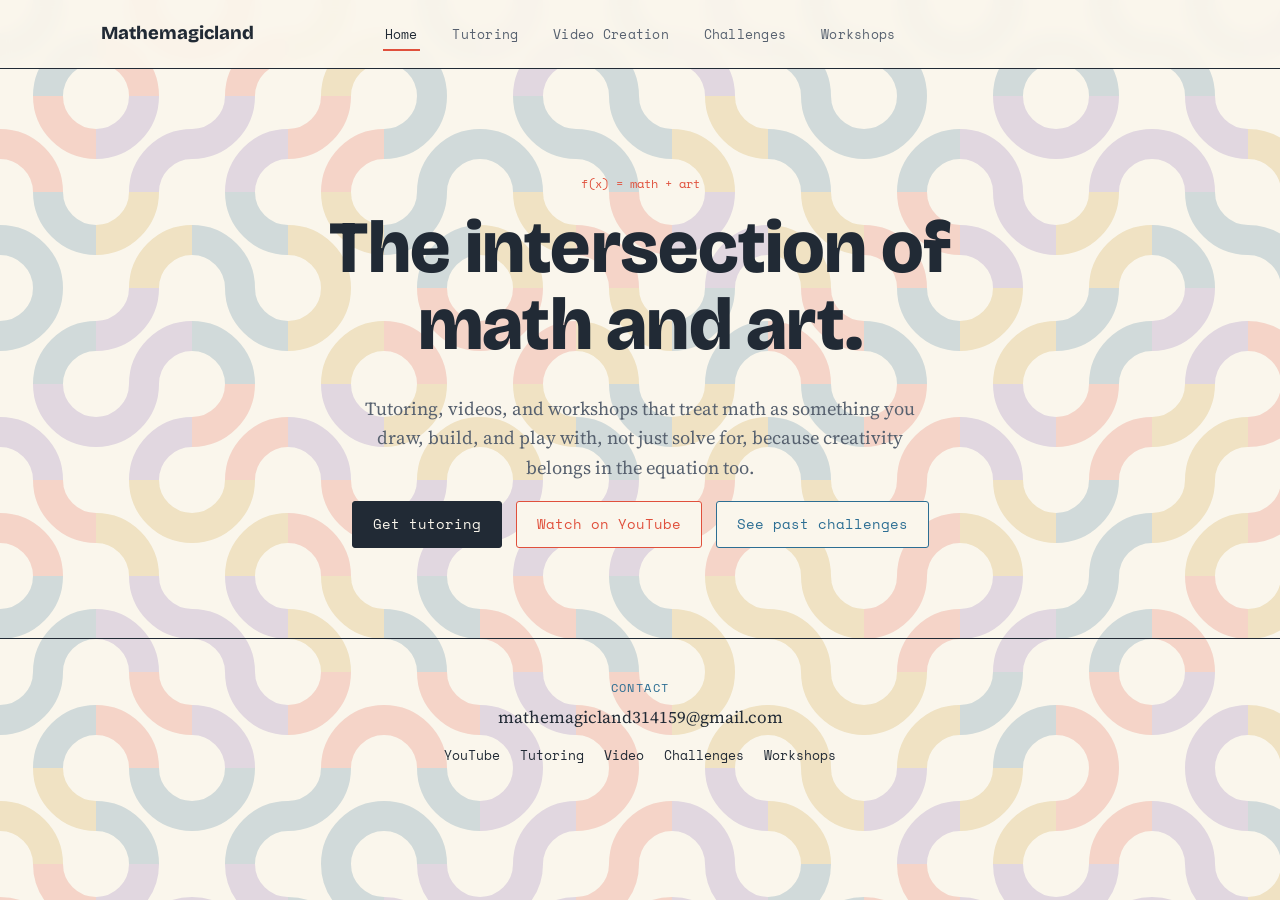
==== commit ab47ee48: "Update index.html" ====
--- a/index.html
+++ b/index.html
@@ -4,15 +4,12 @@
 <meta charset="UTF-8">
 <meta name="viewport" content="width=device-width, initial-scale=1.0">
 <title>Mathemagicland — Math &amp; Art, Plotted Together</title>
-<meta name="description" content="Mathemagicland: math tutoring, math/art videos, community challenges, and group workshops.">
+<meta name="description" content="Mathemagicland: math tutoring for grades 5–college, math/art videos, community challenges, and group workshops.">
 <link rel="stylesheet" href="styles.css">
-  <link rel="stylesheet" href="styles.css">
-<script src="https://www.desmos.com/api/v1.12/calculator.js?apiKey=0bb6fc60135f46f4b4e70c693965a469"></script>
 </head>
-  
 <body>
 
-<canvas id="tess-bg" data-pattern="truchet"></canvas>
+<canvas id="tess-bg" data-pattern="truchet" data-refresh="5000"></canvas>
 
 <nav class="site-nav">
   <div class="wrap">
@@ -31,21 +28,19 @@
 <header class="hero">
   <div class="wrap hero-grid">
     <div>
-      <!-- <span class="eyebrow">f(x) = math + art</span> -->
-      <h1>The intersection of math and art</h1>
-      <p class="lede">Tutoring, videos, and workshops that explore mathematics through creating art</p>
+      <span class="eyebrow">f(x) = math + art</span>
+      <h1>The intersection of math and art.</h1>
+      <p class="lede">Tutoring, videos, and workshops that treat math as something you draw,
+        build, and play with, not just solve for, because creativity belongs in the equation too.</p>
       <div class="hero-actions">
         <a href="tutoring.html" class="btn btn-solid">Get tutoring</a>
         <a href="video.html" class="btn btn-red">Watch on YouTube</a>
-        <a href="challenges.html" class="btn btn-blue">See past Desmos challenges</a>
+        <a href="challenges.html" class="btn btn-blue">See past challenges</a>
       </div>
-    <div id="calculator">
-</div>
     </div>
   </div>
 </header>
 
-  
 <footer>
   <div class="wrap footer-row">
     <div>
@@ -62,8 +57,6 @@
   </div>
 </footer>
 
-
 <script src="script.js"></script>
-
 </body>
 </html>
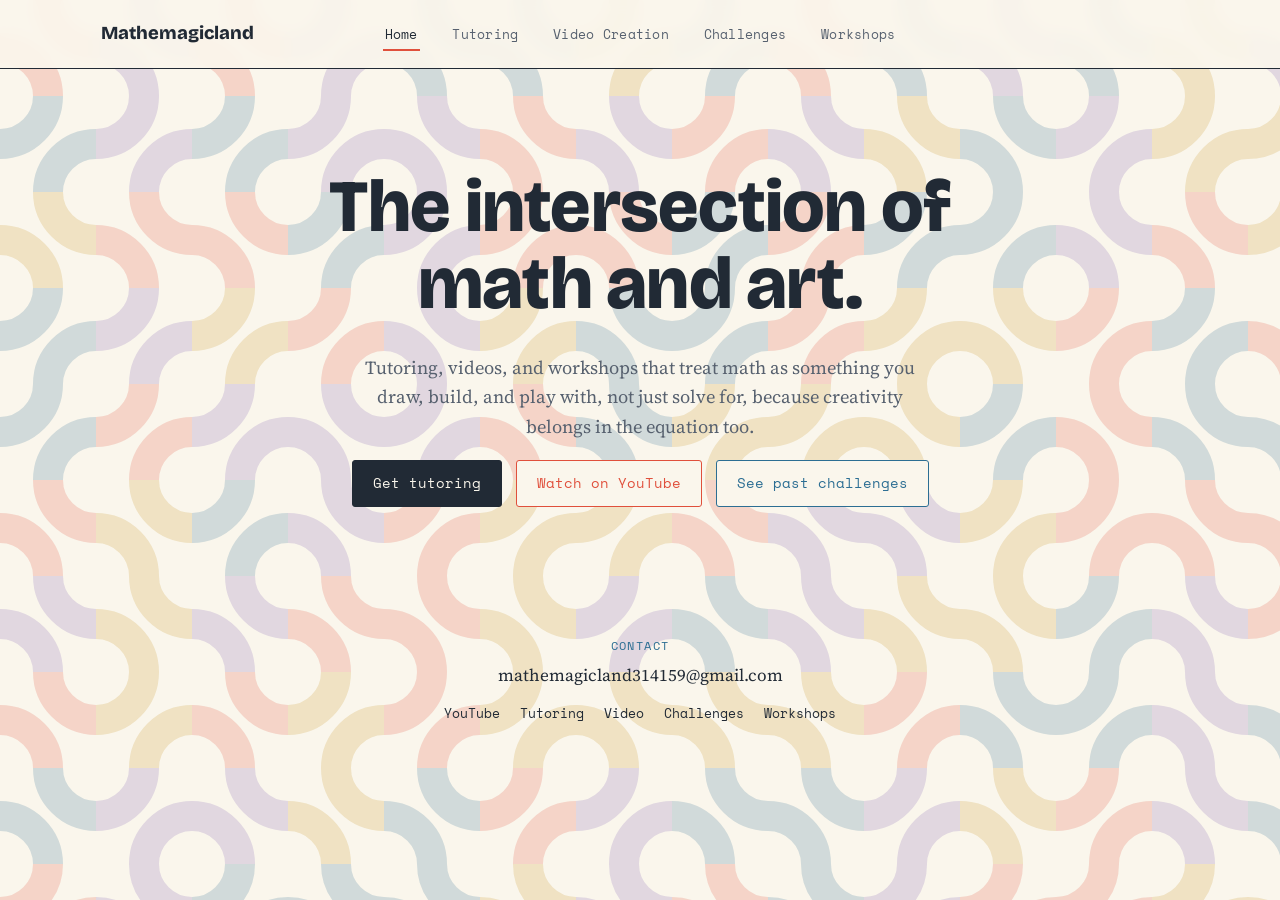
==== commit 5e191948: "Update index.html" ====
--- a/index.html
+++ b/index.html
@@ -28,7 +28,6 @@
 <header class="hero">
   <div class="wrap hero-grid">
     <div>
-      <span class="eyebrow">f(x) = math + art</span>
       <h1>The intersection of math and art.</h1>
       <p class="lede">Tutoring, videos, and workshops that treat math as something you draw,
         build, and play with, not just solve for, because creativity belongs in the equation too.</p>
--- a/styles.css
+++ b/styles.css
@@ -470,7 +470,6 @@
 /* ---------- Footer ---------- */
 
 footer{
-  border-top: 1.5px solid var(--ink);
   padding: 40px 0;
   margin-top: 20px;
 }
@@ -482,10 +481,3 @@
 footer a{ text-decoration: none; }
 footer a:hover{ color: var(--curve-red); }
 footer .foot-links{ display: flex; gap: 20px; flex-wrap: wrap; justify-content: center; font-family: var(--mono); font-size: 0.82rem; }
-
-/* -- calculator -- */
-#calculator {
-  width: 800px;
-  height: 600px;
-  border: 3px solid red;
-}
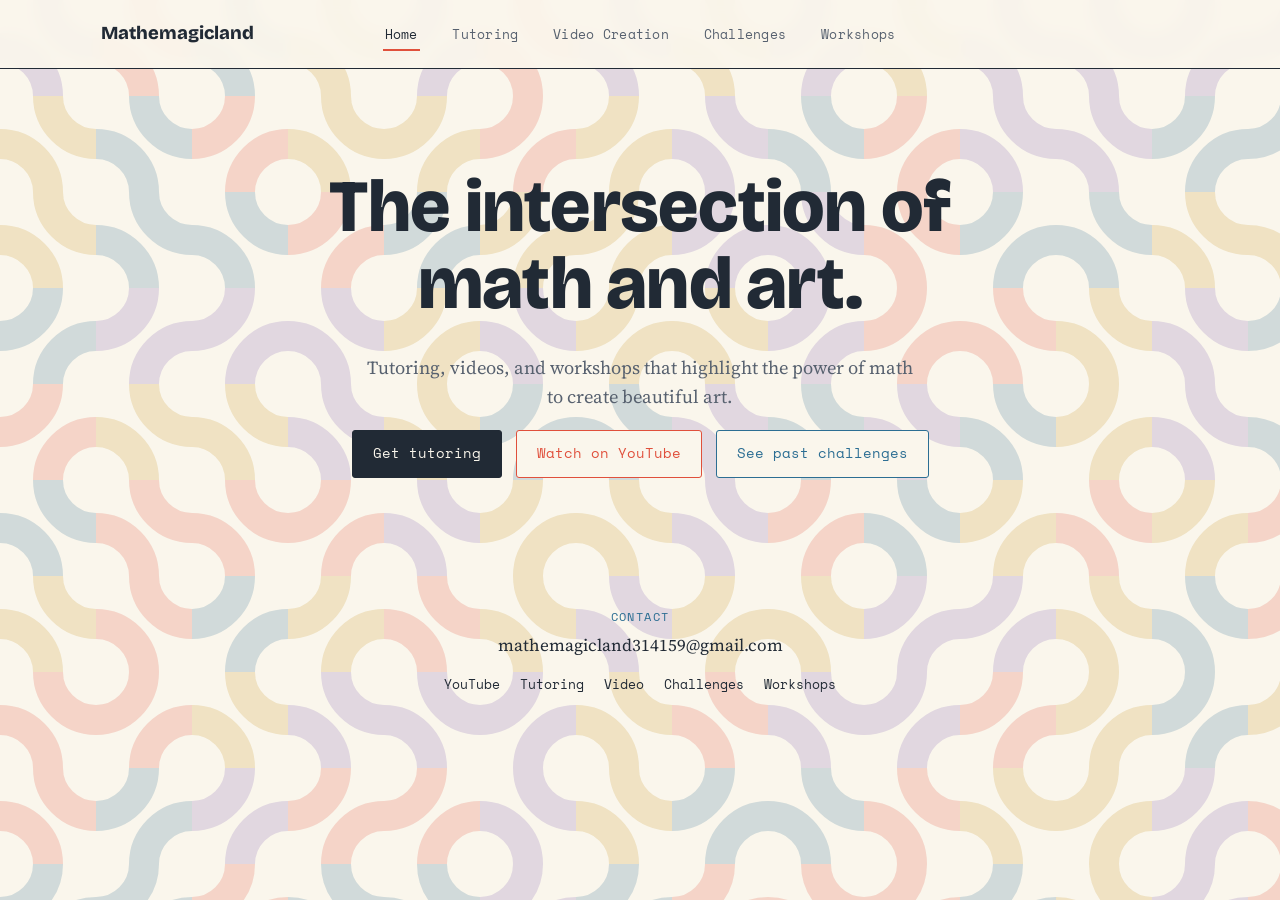
==== commit 6bd66599: "Update index.html" ====
--- a/index.html
+++ b/index.html
@@ -29,8 +29,7 @@
   <div class="wrap hero-grid">
     <div>
       <h1>The intersection of math and art.</h1>
-      <p class="lede">Tutoring, videos, and workshops that treat math as something you draw,
-        build, and play with, not just solve for, because creativity belongs in the equation too.</p>
+      <p class="lede">Tutoring, videos, and workshops that highlight the power of math to create beautiful art.</p>
       <div class="hero-actions">
         <a href="tutoring.html" class="btn btn-solid">Get tutoring</a>
         <a href="video.html" class="btn btn-red">Watch on YouTube</a>
--- a/styles.css
+++ b/styles.css
@@ -325,7 +325,6 @@
 
 .page-head{
   padding: clamp(46px, 7vw, 84px) 0 clamp(30px, 4vw, 46px);
-  border-bottom: 1.5px solid var(--ink);
 }
 .page-head .wrap{ max-width: 760px; }
 .page-head .eyebrow{ color: var(--curve-blue); }
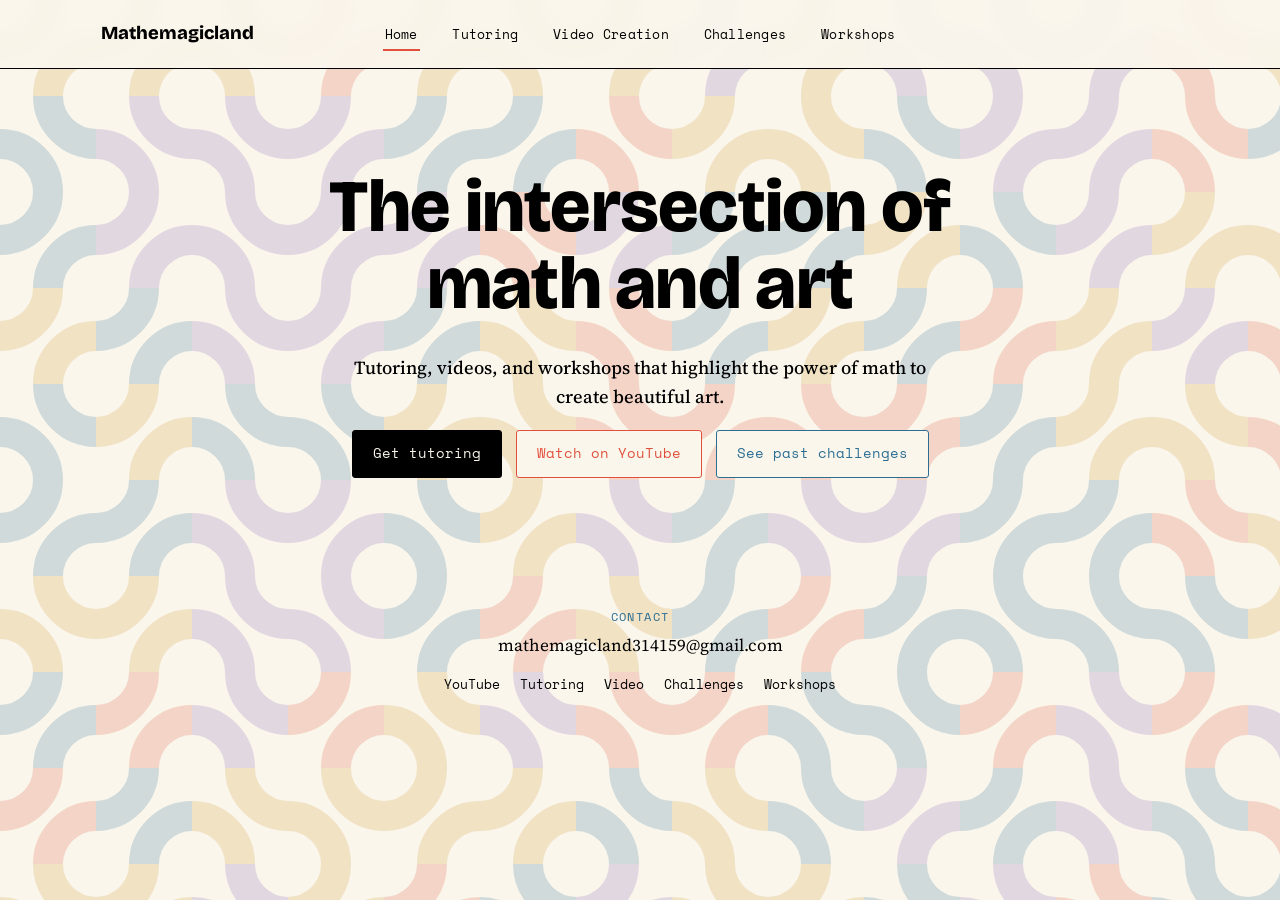
==== commit e968f944: "Update index.html" ====
--- a/index.html
+++ b/index.html
@@ -28,7 +28,7 @@
 <header class="hero">
   <div class="wrap hero-grid">
     <div>
-      <h1>The intersection of math and art.</h1>
+      <h1>The intersection of math and art</h1>
       <p class="lede">Tutoring, videos, and workshops that highlight the power of math to create beautiful art.</p>
       <div class="hero-actions">
         <a href="tutoring.html" class="btn btn-solid">Get tutoring</a>
--- a/styles.css
+++ b/styles.css
@@ -1,9 +1,3 @@
-/* ============================================
-   Mathemagicland — design tokens
-   Concept: a triangulated math/art tessellation,
-   drawn live in JS, sitting behind everything.
-   ============================================ */
-
 @import url('https://fonts.googleapis.com/css2?family=Bricolage+Grotesque:opsz,wght@12..96,400..800&family=Source+Serif+4:ital,opsz,wght@0,8..60,400..600;1,8..60,400..600&family=Space+Mono:wght@400;700&display=swap');
 
 :root{
@@ -11,8 +5,8 @@
   --paper-dim:  #F2ECDD;
   --grid:       #D8D2BE;
   --grid-soft:  #E7E1CE;
-  --ink:        #212A35;
-  --ink-soft:   #57616F;
+  --ink:        #000000;
+  --ink-soft:   #000000;
   --ink-faint:  #8A93A0;
 
   --curve-red:   #E0503C;
@@ -56,7 +50,6 @@
 
 body > *:not(#tess-bg){
   position: relative;
-  z-index: 1;
 }
 
 img{ max-width:100%; display:block; margin-left:auto; margin-right:auto; }
@@ -224,6 +217,8 @@
 .hero p.lede{
   font-size: 1.15rem;
   margin-top: 6px;
+  color: var(--ink);
+  font-weight: 500;
 }
 
 .hero-actions{
@@ -337,6 +332,13 @@
 }
 .section:last-of-type{ border-bottom: none; }
 
+
+.section-tight{
+  padding: 8px 0 28px;
+}
+
+.section.flush-top{ padding-top: 8px; }
+
 .two-col{
   display: grid;
   grid-template-columns: 1fr 1fr;
@@ -352,17 +354,15 @@
 }
 .tick-list li{
   padding: 14px 0 14px 26px;
-  border-top: 1px dashed var(--grid);
   position: relative;
   color: var(--ink-soft);
   text-align: left;
 }
-.tick-list li:last-child{ border-bottom: 1px dashed var(--grid); }
 .tick-list li::before{
-  content: "+";
+  content: "•";
   position: absolute; left: 4px; top: 13px;
   font-family: var(--mono);
-  color: var(--curve-red);
+  color: var(--ink);
 }
 
 /* ---------- Form ---------- */
@@ -423,6 +423,20 @@
   text-align: center;
 }
 
+.video-wrap{
+  position: relative;
+  width: 100%;
+  padding-top: 56.25%;
+  margin: 12px auto 0;
+  max-width: 92%;
+}
+.video-wrap iframe{
+  position: absolute;
+  top: 0; left: 0;
+  width: 100%; height: 100%;
+  border: 0;
+}
+
 .entry-card{
   border: 1.5px solid var(--ink);
   padding: 22px;
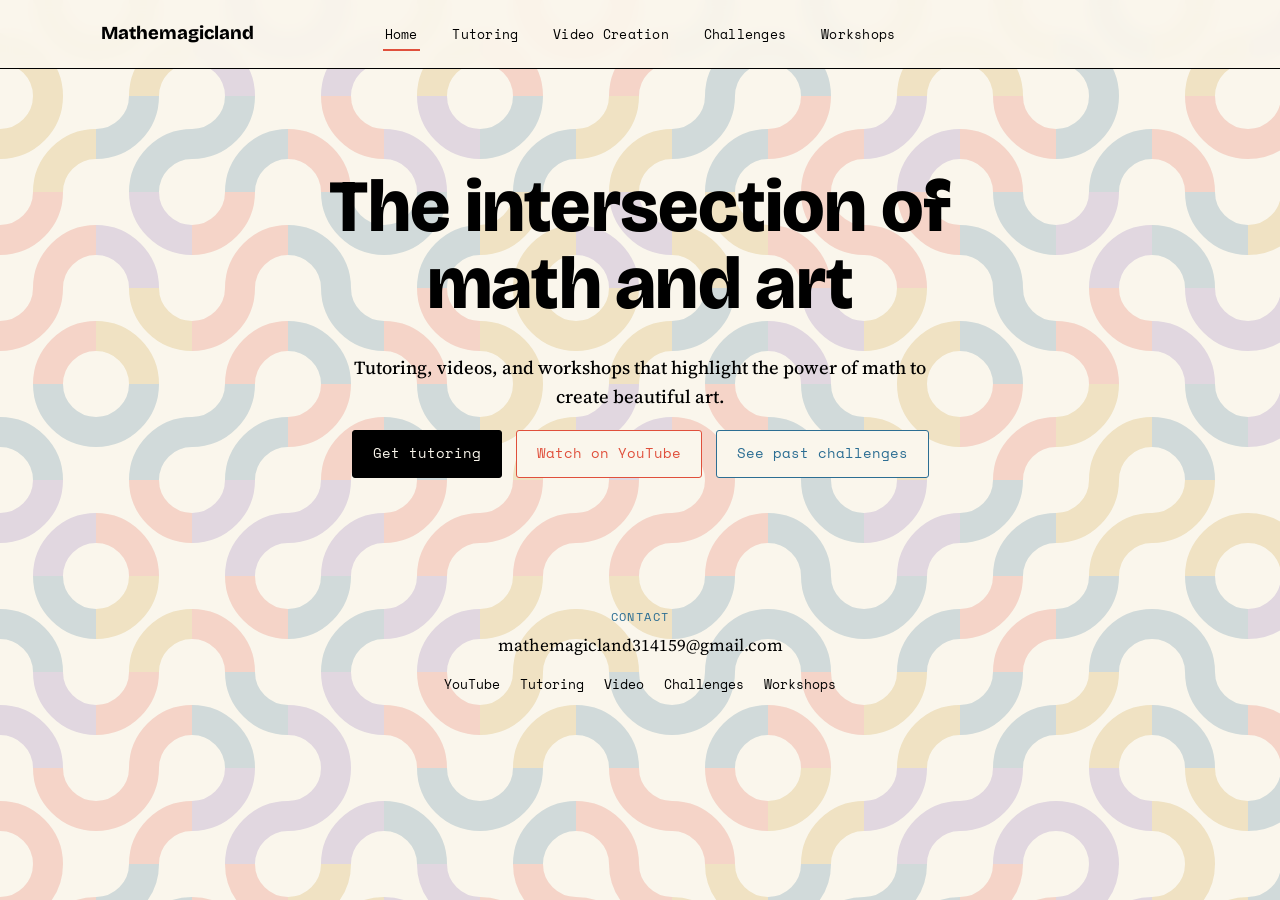
==== commit 5f2a7c19: "Update index.html" ====
--- a/index.html
+++ b/index.html
@@ -9,7 +9,7 @@
 </head>
 <body>
 
-<canvas id="tess-bg" data-pattern="truchet" data-refresh="5000"></canvas>
+<canvas id="tess-bg" data-pattern="truchet" ></canvas>
 
 <nav class="site-nav">
   <div class="wrap">
